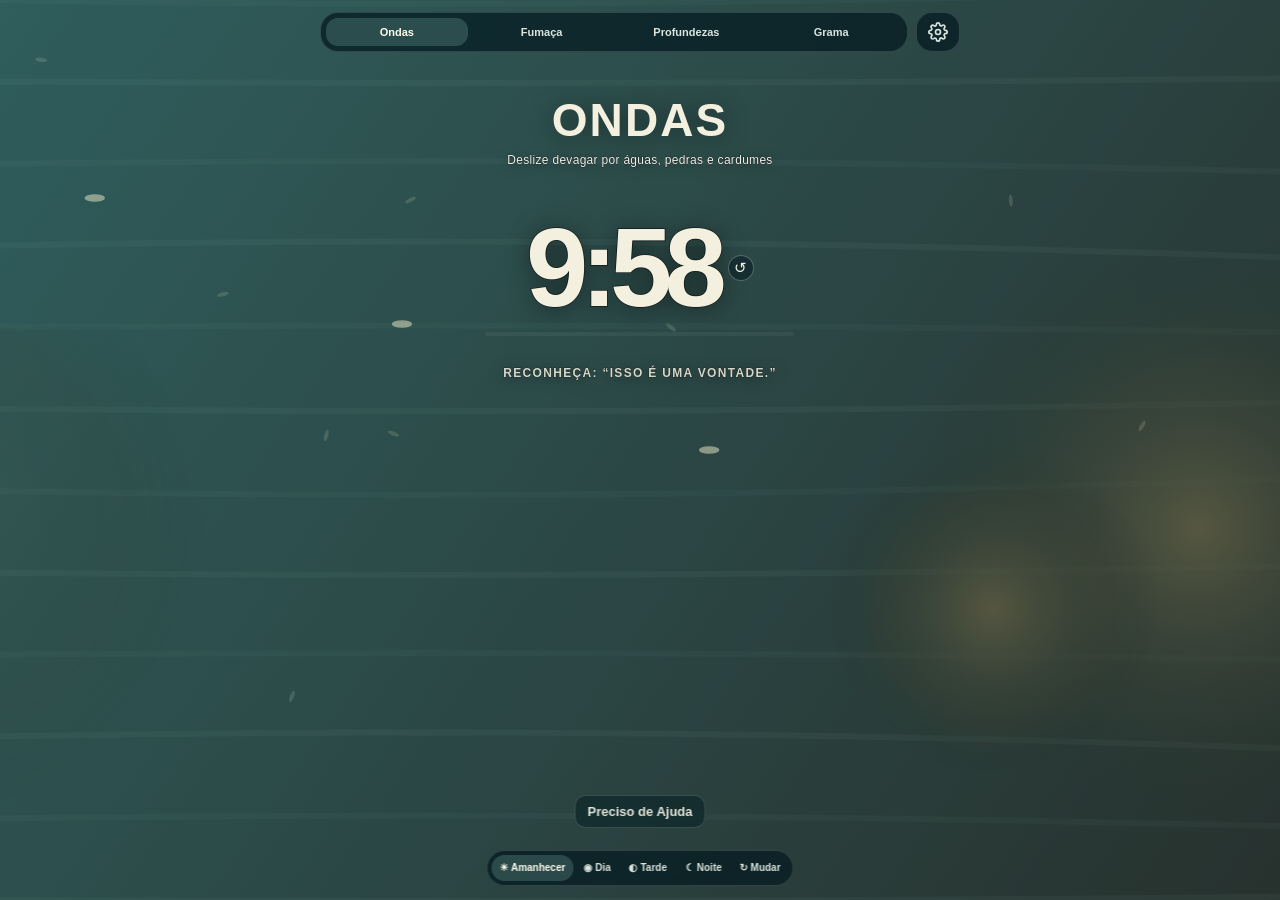
==== index.html @ b9755a16 "Refine shared session settings and documentation" ====
<!doctype html>
<html lang="pt-BR">
<head>
  <meta charset="utf-8" />
  <meta name="viewport" content="width=device-width, initial-scale=1, viewport-fit=cover, user-scalable=no" />
  <meta name="theme-color" content="#061923" />
  <link rel="icon" href="assets/wave-icon.svg" type="image/svg+xml" />
  <link rel="apple-touch-icon" href="assets/wave-icon.svg" />
  <link rel="manifest" href="site.webmanifest" />
  <title>Pausa Guiada</title>
  <style>
    :root {
      color-scheme: dark;
      --ink: #061923;
      --glass: rgba(9, 35, 45, .66);
      --line: rgba(226, 244, 235, .18);
      --ivory: #f4f0df;
      --mist: #bcd8d0;
      --seafoam: #91c9bb;
      --bottom-toolbar-offset: max(12px, env(safe-area-inset-bottom));
      --bottom-toolbar-height: 46px;
      --bottom-toolbar-padding: 5px;
      --bottom-toolbar-control-height: 34px;
    }

    * { box-sizing: border-box; }

    html, body { width: 100%; height: 100%; margin: 0; overflow: hidden; }

    body {
      background: #03151d;
      color: var(--ivory);
      font-family: Inter, ui-sans-serif, -apple-system, BlinkMacSystemFont, "Segoe UI", sans-serif;
      -webkit-font-smoothing: antialiased;
    }

    button { font: inherit; }

    .app {
      position: relative;
      width: 100%;
      height: 100dvh;
      min-height: 540px;
      isolation: isolate;
      background: #041820;
    }

    .view, .view canvas, .wash {
      position: absolute;
      inset: 0;
      width: 100%;
      height: 100%;
    }

    .view {
      opacity: 0;
      visibility: hidden;
      transition: opacity 650ms ease, visibility 650ms;
    }

    .view.is-active { opacity: 1; visibility: visible; }
    canvas { display: block; touch-action: none; }
    .gpu-fallback {
      position: absolute;
      z-index: 2;
      inset: 0;
      pointer-events: none;
      background: #06242a;
    }
    .gpu-fallback.sea {
      background: radial-gradient(ellipse at 58% 34%, rgba(58, 136, 133, .62), transparent 35%), repeating-linear-gradient(154deg, rgba(225, 209, 150, .16) 0 2px, rgba(7, 61, 70, .32) 4px 19px, rgba(4, 29, 40, .5) 22px 39px), linear-gradient(160deg, #073943, #061821 72%);
    }
    .gpu-fallback.drift {
      background: radial-gradient(ellipse at 65% 28%, rgba(88, 151, 136, .45), transparent 24%), radial-gradient(ellipse at 27% 68%, rgba(9, 74, 83, .78), transparent 40%), linear-gradient(155deg, #0c4850, #061a25 76%);
    }
    .gpu-fallback.waves {
      background: radial-gradient(ellipse at 50% 48%, rgba(24, 113, 116, .7), transparent 36%), repeating-radial-gradient(ellipse at 50% 47%, rgba(226, 211, 151, .15) 0 1px, transparent 4px 32px), linear-gradient(165deg, #063844, #061923 72%);
    }
    .gpu-fallback.ink {
      background: radial-gradient(ellipse at 48% 38%, rgba(43, 129, 112, .55), transparent 22%), radial-gradient(ellipse at 67% 58%, rgba(171, 119, 57, .36), transparent 30%), linear-gradient(165deg, #092b35, #04171e 76%);
    }
    /* A still-frame cross-dissolve keeps a new arrangement from feeling like
       it is moving underneath the person. */
    .randomize-blend {
      position: absolute;
      inset: 0;
      display: block;
      width: 100%;
      height: 100%;
      opacity: 0;
      pointer-events: none;
      transition: opacity 4s cubic-bezier(.22,.61,.36,1);
    }
    .randomize-blend.is-visible { opacity: 1; transition: none; }

    .wash {
      z-index: 1;
      pointer-events: none;
      background:
        linear-gradient(180deg, rgba(2, 12, 19, .42) 0%, transparent 25%, transparent 58%, rgba(1, 12, 18, .72) 100%),
        radial-gradient(circle at 50% 47%, transparent 18%, rgba(2, 12, 19, .18) 75%);
    }

    .top-header {
      position: fixed;
      z-index: 5;
      top: max(12px, env(safe-area-inset-top));
      left: 12px;
      right: 12px;
      display: flex;
      align-items: center;
      gap: 8px;
      max-width: 640px;
      margin: 0 auto;
      pointer-events: none;
    }
    .top-header > * {
      pointer-events: auto;
    }

    .topbar {
      flex: 1 1 0;
      min-width: 0;
      display: flex;
      gap: 4px;
      padding: 5px;
      border: 1px solid var(--line);
      border-radius: 18px;
      background: rgba(3, 21, 29, .48);
      box-shadow: 0 10px 40px rgba(0, 0, 0, .2);
      backdrop-filter: blur(18px) saturate(125%);
      -webkit-backdrop-filter: blur(18px) saturate(125%);
    }

    .settings-btn {
      align-self: stretch;
      width: 48px;
      min-width: 48px;
      display: flex;
      align-items: center;
      justify-content: center;
      border: 1px solid var(--line);
      border-radius: 16px;
      background: rgba(3, 21, 29, .48);
      box-shadow: 0 10px 40px rgba(0, 0, 0, .2);
      backdrop-filter: blur(18px) saturate(125%);
      -webkit-backdrop-filter: blur(18px) saturate(125%);
      color: rgba(240, 246, 237, .85);
      cursor: pointer;
      padding: 0;
      transition: background 200ms, color 200ms, transform 120ms;
    }
    .settings-btn:hover {
      background: rgba(128, 181, 171, .24);
      color: #fff;
    }
    .settings-btn:active {
      transform: scale(.95);
    }

    /* Settings Modal */
    .settings-modal {
      position: fixed;
      inset: 0;
      z-index: 100;
      display: flex;
      align-items: center;
      justify-content: center;
      opacity: 0;
      pointer-events: none;
      transition: opacity 220ms ease;
    }
    .settings-modal.is-open {
      opacity: 1;
      pointer-events: auto;
    }
    .settings-backdrop {
      position: absolute;
      inset: 0;
      background: rgba(1, 10, 16, .72);
      backdrop-filter: blur(16px);
      -webkit-backdrop-filter: blur(16px);
    }
    .settings-dialog {
      position: relative;
      z-index: 1;
      width: min(92vw, 420px);
      max-height: min(88vh, 620px);
      overflow-y: auto;
      background: rgba(4, 24, 33, .94);
      border: 1px solid rgba(226, 244, 235, .22);
      border-radius: 24px;
      padding: 22px 20px;
      box-shadow: 0 20px 60px rgba(0, 0, 0, .55);
      display: flex;
      flex-direction: column;
      gap: 16px;
      transform: translateY(12px) scale(.98);
      transition: transform 220ms cubic-bezier(.16, 1, .3, 1);
      -webkit-overflow-scrolling: touch;
    }
    .settings-modal.is-open .settings-dialog {
      transform: translateY(0) scale(1);
    }
    .settings-header {
      display: flex;
      align-items: center;
      justify-content: space-between;
      padding-bottom: 4px;
      border-bottom: 1px solid rgba(226, 244, 235, .12);
    }
    .settings-title {
      margin: 0;
      font-size: 17px;
      font-weight: 750;
      color: #fffbed;
      letter-spacing: .02em;
    }
    .settings-close {
      width: 32px;
      height: 32px;
      display: flex;
      align-items: center;
      justify-content: center;
      border: 1px solid rgba(226, 244, 235, .18);
      border-radius: 50%;
      background: rgba(255, 255, 255, .06);
      color: rgba(240, 246, 237, .8);
      font-size: 14px;
      cursor: pointer;
      transition: background 150ms, color 150ms;
    }
    .settings-close:hover {
      background: rgba(255, 255, 255, .14);
      color: #fff;
    }
    .settings-body {
      display: flex;
      flex-direction: column;
      gap: 16px;
    }
    .settings-section {
      display: flex;
      flex-direction: column;
      gap: 7px;
    }
    .settings-section-header {
      display: flex;
      align-items: center;
      justify-content: space-between;
    }
    .settings-section-title {
      font-size: 11px;
      font-weight: 750;
      text-transform: uppercase;
      letter-spacing: .08em;
      color: rgba(224, 240, 232, .75);
    }
    .settings-badge {
      font-size: 9px;
      font-weight: 700;
      text-transform: uppercase;
      letter-spacing: .06em;
      padding: 2px 7px;
      border-radius: 999px;
      background: rgba(143, 188, 174, .18);
      color: #9cd4c5;
    }
    .settings-desc {
      margin: 0;
      font-size: 11px;
      line-height: 1.42;
      color: rgba(244, 240, 223, .68);
    }
    .settings-segment {
      display: flex;
      gap: 4px;
      padding: 3px;
      border-radius: 14px;
      background: rgba(2, 14, 20, .6);
      border: 1px solid rgba(226, 244, 235, .14);
    }
    .settings-pill {
      flex: 1;
      min-width: 0;
      min-height: 36px;
      display: flex;
      align-items: center;
      justify-content: center;
      border: 0;
      border-radius: 11px;
      background: transparent;
      color: rgba(240, 246, 237, .7);
      font-size: 11px;
      font-weight: 700;
      letter-spacing: .03em;
      text-decoration: none;
      cursor: pointer;
      transition: background 160ms, color 160ms;
    }
    .settings-pill:hover {
      color: #fff;
      background: rgba(255, 255, 255, .05);
    }
    .settings-pill.is-active,
    .settings-pill[aria-current="page"],
    .settings-pill[aria-pressed="true"],
    .settings-pill[aria-selected="true"] {
      background: rgba(128, 181, 171, .28);
      color: #fffbed;
      box-shadow: inset 0 0 0 1px rgba(213, 237, 226, .18);
    }
    .settings-toggles {
      display: flex;
      flex-direction: column;
      gap: 8px;
    }
    .settings-toggle-row {
      display: flex;
      align-items: center;
      justify-content: space-between;
      padding: 9px 12px;
      border-radius: 14px;
      background: rgba(2, 14, 20, .5);
      border: 1px solid rgba(226, 244, 235, .12);
    }
    .settings-toggle-info {
      display: flex;
      flex-direction: column;
      gap: 2px;
    }
    .settings-toggle-name {
      font-size: 12px;
      font-weight: 700;
      color: #f4f0df;
    }
    .settings-toggle-sub {
      font-size: 10px;
      color: rgba(244, 240, 223, .55);
    }
    .settings-icon-btn {
      width: 38px;
      height: 38px;
      display: flex;
      align-items: center;
      justify-content: center;
      border-radius: 12px;
      border: 1px solid rgba(226, 244, 235, .18);
      background: rgba(128, 181, 171, .24);
      color: #fffbed;
      cursor: pointer;
      transition: background 160ms, color 160ms, transform 100ms;
    }
    .settings-icon-btn.is-muted {
      background: rgba(255, 255, 255, .06);
      border-color: rgba(255, 255, 255, .12);
      color: rgba(240, 246, 237, .4);
    }
    .settings-icon-btn:active {
      transform: scale(.95);
    }

    .mode-button {
      flex: 1 1 0;
      min-height: 38px;
      border: 0;
      border-radius: 13px;
      padding: 6px 8px;
      color: rgba(240, 246, 237, .7);
      background: transparent;
      font-size: clamp(8px, 2.35vw, 12px);
      font-weight: 650;
      line-height: 1.15;
      cursor: pointer;
      transition: background 250ms, color 250ms, transform 120ms;
    }

    .mode-button:active { transform: scale(.985); }
    .mode-button[aria-selected="true"] {
      color: #f8f5e8;
      background: rgba(128, 181, 171, .24);
      box-shadow: inset 0 0 0 1px rgba(213, 237, 226, .14);
    }
    .drift-waves { z-index: 2; pointer-events: auto; touch-action: none; }

    .content {
      position: fixed;
      z-index: 3;
      inset: max(96px, calc(env(safe-area-inset-top) + 72px)) 24px max(28px, env(safe-area-inset-bottom));
      display: flex;
      flex-direction: column;
      align-items: center;
      pointer-events: none;
      text-align: center;
    }

    .eyebrow {
      margin: 8px 0 4px;
      font-size: 11px;
      font-weight: 750;
      letter-spacing: .18em;
      text-transform: uppercase;
      color: rgba(229, 240, 232, .72);
    }

    h1 {
      margin: 0;
      font-family: "Avenir Next", "Helvetica Neue", Arial, sans-serif;
      font-size: clamp(29px, 8vw, 46px);
      font-weight: 750;
      line-height: 1.08;
      letter-spacing: .045em;
      text-transform: uppercase;
      text-shadow: 0 2px 24px rgba(0, 0, 0, .45);
    }

    .interaction-hint {
      height: 34px;
      margin: 6px 0 0;
      color: rgba(255, 255, 248, .94);
      font-size: 12px;
      line-height: 1.35;
      letter-spacing: .025em;
      -webkit-text-stroke: .6px rgba(0, 0, 0, .78);
      paint-order: stroke fill;
      text-shadow: 0 2px 12px rgba(0, 0, 0, .55);
      display: flex;
      align-items: flex-start;
      justify-content: center;
      text-align: center;
    }

    .spacer { flex: 1; min-height: 0; }
    /* Locked vertical height keeps the clock stack identical across modes and profiles. */
    .top-spacer { flex: none; height: 32px; margin: 0; }

    .timer-row {
      display: flex;
      align-items: center;
      justify-content: center;
      gap: 9px;
    }
    .timer {
      margin: 0;
      font-family: "Avenir Next", "Helvetica Neue", Arial, sans-serif;
      font-size: clamp(64px, 19vw, 112px);
      font-weight: 600;
      line-height: .9;
      letter-spacing: -.07em;
      font-variant-numeric: tabular-nums;
      -webkit-text-stroke: 1.5px rgba(0, 0, 0, .62);
      paint-order: stroke fill;
      text-shadow: 0 3px 24px rgba(0, 0, 0, .44);
    }
    .timer-reset {
      width: 26px;
      height: 26px;
      padding: 0;
      border: 1px solid rgba(230, 241, 229, .28);
      border-radius: 50%;
      color: rgba(244, 241, 226, .8);
      background: rgba(5, 28, 34, .28);
      font-size: 15px;
      line-height: 1;
      cursor: pointer;
      pointer-events: auto;
    }
    .timer-reset:active { transform: scale(.92); }
    .session-progress {
      width: clamp(210px, 48vw, 310px);
      height: 4px;
      margin: 14px 0 0;
      overflow: hidden;
      background: transparent;
      border-radius: 999px;
    }
    .session-progress-fill {
      width: 100%;
      height: 100%;
      border-radius: inherit;
      background: rgba(255, 255, 255, .05);
      box-shadow: 0 1px 5px rgba(0, 0, 0, .32);
      transition: width 300ms linear;
    }

    .guidance {
      height: 34px;
      max-width: 330px;
      margin: 20px 0 0;
      font-size: 12px;
      font-weight: 750;
      letter-spacing: .11em;
      line-height: 1.4;
      text-transform: uppercase;
      color: rgba(244, 241, 226, .86);
      transition: opacity 350ms;
      -webkit-text-stroke: .55px rgba(0, 0, 0, .7);
      paint-order: stroke fill;
      text-shadow: 0 2px 14px rgba(0, 0, 0, .6);
      display: flex;
      align-items: center;
      justify-content: center;
      text-align: center;
    }

    /* Positioned independently so showing an Anchor phase never moves the timer. */
    .phase-label {
      position: absolute;
      bottom: 124px;
      left: 50%;
      margin: 0;
      transform: translateX(-50%);
      color: rgba(226, 239, 224, .68);
      font-size: 10px;
      font-weight: 760;
      letter-spacing: .17em;
      text-transform: uppercase;
      text-shadow: 0 2px 12px rgba(0, 0, 0, .6);
    }
    .phase-label[hidden] { display: none; }

    .bottom-control {
      pointer-events: auto;
      display: flex;
      align-items: center;
      justify-content: center;
      gap: 10px;
      min-width: 0;
      margin-top: auto;
      padding-top: 24px;
    }
    .randomize, .support, .restart {
      min-width: 0;
      white-space: nowrap;
      font-size: clamp(11px, 3.1vw, 14px);
      line-height: 1;
      display: inline-flex;
      align-items: center;
      justify-content: center;
      gap: 6px;
    }
    .randomize {
      display: none;
      border: 1px solid rgba(220, 237, 227, .26);
      border-radius: 11px;
      padding: 9px 10px;
      color: var(--ivory);
      background: rgba(23, 64, 70, .55);
      backdrop-filter: blur(12px);
      cursor: pointer;
    }
    .support {
      border: 1px solid rgba(220, 237, 227, .18);
      border-radius: 11px;
      padding: 9px 10px;
      color: rgba(245, 244, 231, .9);
      background: rgba(9, 34, 38, .52);
      cursor: pointer;
    }
    .support-sheet[hidden] { display: none; }
    .support-sheet {
      position: fixed;
      z-index: 20;
      inset: 0;
      display: grid;
      place-items: end center;
      padding: 18px;
      background: rgba(0, 10, 14, .58);
      backdrop-filter: blur(7px);
      -webkit-backdrop-filter: blur(7px);
    }
    .support-card {
      width: min(100%, 440px);
      padding: 23px 21px 19px;
      border: 1px solid rgba(227, 242, 232, .2);
      border-radius: 23px;
      background: #0a252a;
      box-shadow: 0 18px 55px rgba(0,0,0,.48);
      color: #f2f0e4;
    }
    .support-card h2 { margin: 0 0 9px; font-family: Georgia, serif; font-size: 27px; font-weight: 500; }
    .support-card p, .support-card li { color: rgba(229, 239, 230, .82); font-size: 14px; line-height: 1.45; }
    .support-card ol { margin: 13px 0; padding-left: 22px; }
    .support-message { margin: 12px 0; padding: 11px 12px; border-radius: 12px; background: rgba(129, 181, 165, .13); color: #e9f3e9; font-size: 13px; line-height: 1.4; }
    .support-close { width: 100%; margin-top: 4px; padding: 12px; border: 0; border-radius: 12px; color: #092125; background: #bbdbca; font-weight: 750; cursor: pointer; }

    .restart {
      display: none;
      border: 1px solid rgba(220, 237, 227, .26);
      border-radius: 11px;
      padding: 9px 10px;
      color: var(--ivory);
      background: rgba(23, 64, 70, .55);
      backdrop-filter: blur(12px);
      cursor: pointer;
    }

    .app.is-complete .restart { display: inline-flex; }
    .app.is-complete .randomize { display: none; }
    .app.is-complete .interaction-hint { display: none; }

    .pond-hud {
      position: fixed;
      z-index: 5;
      left: 50%;
      bottom: var(--bottom-toolbar-offset);
      display: none;
      width: min(calc(100% - 24px), 430px);
      height: var(--bottom-toolbar-height);
      grid-template-columns: 1fr;
      gap: 4px;
      padding: var(--bottom-toolbar-padding);
      transform: translateX(-50%);
      border: 1px solid rgba(233, 245, 237, .14);
      border-radius: 16px;
      background: rgba(4, 24, 27, .68);
      box-shadow: 0 10px 35px rgba(0,0,0,.28);
      backdrop-filter: blur(16px) saturate(120%);
      -webkit-backdrop-filter: blur(16px) saturate(120%);
    }
    .pond-hud.is-visible { display: grid; }
    .pond-main-controls { display: grid; grid-template-columns: repeat(5, 1fr); gap: 4px; }
    /* Lift only the lower action controls in Depths; transforms do not change
       the shared flex layout, so the title and timer stay fixed. */
    .app.pond-active .bottom-control, .app.fluid-active .bottom-control, .app.grass-active .bottom-control, .app.sea-active .bottom-control, .app.drift-active .bottom-control, .app.wave-active .bottom-control { transform: translateY(-62px); }
    .pond-control, .mode-control {
      min-height: var(--bottom-toolbar-control-height);
      height: var(--bottom-toolbar-control-height);
      padding: 3px 3px;
      border: 0;
      border-radius: 11px;
      color: rgba(234,242,231,.68);
      background: transparent;
      font-size: 11px;
      font-weight: 700;
      white-space: nowrap;
      cursor: pointer;
    }
    .pond-control[aria-pressed="true"], .mode-control[aria-pressed="true"] { color: #fffbed; background: rgba(143,188,174,.24); }
    /* Time-of-day overlays tint the artwork only; UI text remains untouched. */
    .app.sea-active.time-dawn .wash, .app.drift-active.time-dawn .wash, .app.wave-active.time-dawn .wash { background: linear-gradient(180deg, rgba(255,190,105,.20), rgba(241,130,75,.06) 46%, rgba(8,20,30,.55)), radial-gradient(circle at 74% 22%, rgba(255,226,154,.17), transparent 44%); }
    .app.sea-active.time-day .wash, .app.drift-active.time-day .wash, .app.wave-active.time-day .wash { background: linear-gradient(180deg, rgba(112,207,219,.08), transparent 42%, rgba(1,12,18,.58)), radial-gradient(circle at 50% 45%, transparent 18%, rgba(2,12,19,.12) 75%); }
    .app.sea-active.time-dusk .wash, .app.drift-active.time-dusk .wash, .app.wave-active.time-dusk .wash { background: linear-gradient(180deg, rgba(174,81,65,.25), rgba(109,56,74,.12) 48%, rgba(9,10,25,.66)), radial-gradient(circle at 70% 26%, rgba(244,152,81,.15), transparent 40%); }
    .app.sea-active.time-night .wash, .app.drift-active.time-night .wash, .app.wave-active.time-night .wash { background: linear-gradient(180deg, rgba(11,27,74,.36), rgba(7,19,48,.16) 48%, rgba(1,7,21,.78)), radial-gradient(circle at 76% 20%, rgba(146,179,255,.13), transparent 42%); }
    .mode-hud { position: fixed; z-index: 5; left: 50%; bottom: var(--bottom-toolbar-offset); display: none; width: min(calc(100% - 24px), 160px); height: var(--bottom-toolbar-height); grid-template-columns: 1fr; gap: 4px; padding: var(--bottom-toolbar-padding); transform: translateX(-50%); border: 1px solid rgba(233,245,237,.14); border-radius: 16px; background: rgba(4, 24, 27, .68); box-shadow: 0 10px 35px rgba(0,0,0,.28); backdrop-filter: blur(16px) saturate(120%); -webkit-backdrop-filter: blur(16px) saturate(120%); }
    .mode-hud.is-visible { display: grid; }
    #fluidHud { width: min(calc(100% - 24px), 245px); grid-template-columns: repeat(2, 1fr); }
    #grassHud { width: min(calc(100% - 24px), 245px); grid-template-columns: repeat(2, 1fr); }
    .color-control { display: grid; place-items: center; padding: 3px; }
    .ink-color-dot { width: 21px; height: 21px; border: 1px solid rgba(255,255,255,.54); border-radius: 50%; background: conic-gradient(#7ac8b1,#d39b39,#7594d1,#b47aa8,#7ac8b1); box-shadow: 0 0 0 2px rgba(2,20,25,.42); }
    .palette-sheet { position: fixed; z-index: 30; inset: 0; display: grid; place-items: end center; padding: 12px; background: rgba(1,10,14,.68); backdrop-filter: blur(8px); }
    .palette-sheet[hidden] { display: none; }
    .palette-card { width: min(100%, 560px); max-height: min(78vh, 680px); overflow: auto; padding: 18px; border: 1px solid rgba(231,244,234,.2); border-radius: 22px; background: #102125; color: #f3f0e6; box-shadow: 0 18px 55px rgba(0,0,0,.5); }
    .palette-head { display:flex; align-items:center; justify-content:space-between; gap:12px; margin-bottom:14px; }
    .palette-head h2 { margin:0; font: 600 21px/1.15 system-ui,sans-serif; }
    .palette-close { border:0; padding:6px; color:#dbe7de; background:transparent; font-size:28px; line-height:1; cursor:pointer; }
    .palette-grid { display:grid; grid-template-columns:repeat(2,minmax(0,1fr)); gap:10px; }
    .palette-choice { padding:12px; border:1px solid rgba(231,244,234,.1); border-radius:16px; color:#f4f1e7; background:#0b171a; text-align:left; cursor:pointer; }
    .palette-choice[aria-pressed="true"] { border-color:#66d5ae; background:#102925; box-shadow:inset 0 0 0 1px #278b70; }
    .palette-swatches { display:flex; overflow:hidden; height:16px; margin-bottom:10px; border-radius:999px; }
    .palette-swatches span { flex:1; }
    .palette-choice strong { display:block; font-size:13px; line-height:1.2; }
    .palette-grid.is-color-grid { grid-template-columns: repeat(8, minmax(0, 1fr)); gap: 12px; padding: 4px 2px; }
    .color-choice { width: 26px; height: 26px; justify-self: center; padding: 0; border: 2px solid rgba(255,255,255,.18); border-radius: 50%; cursor: pointer; box-shadow: 0 0 0 2px rgba(2,16,19,.75); }
    .color-choice[aria-pressed="true"] { border-color: #fffbed; box-shadow: 0 0 0 2px #5bc8a4, 0 0 0 4px rgba(2,16,19,.75); }
    /* Depths controls sit above the persistent content layer rather than
       changing its bounds, keeping the title and timer in the same place. */

    .unsupported {
      position: absolute;
      inset: 0;
      display: grid;
      place-items: center;
      padding: 32px;
      color: #dbe8df;
      background: radial-gradient(circle, #164751, #061923 65%);
      text-align: center;
    }

    @media (min-width: 700px) {
      .app { max-width: 520px; margin: 0 auto; box-shadow: 0 0 80px #000; }
      body { background: #10282d; }
      .topbar { max-width: 496px; }
    }

    @media (prefers-reduced-motion: reduce) {
      .view { transition-duration: 0ms; }
    }
    /* An embedded scene supplies High Depths/Grass visuals to the portable renderer shells. */
    body.embed .top-header, body.embed .topbar, body.embed .renderer-switch, body.embed .language-toggle,
    body.embed .settings-modal,
    body.embed .content, body.embed .sea-hud,
    body.embed .fluid-hud,
    body.embed .support-sheet { display: none !important; }

  </style>
</head>
<body>
  <main class="app ocean-mode drift-active" id="app">
    <section class="view is-active" id="driftView" aria-hidden="false"><canvas id="driftCanvas"></canvas><canvas class="drift-waves" id="driftWaveCanvas"></canvas><img class="randomize-blend" id="driftBlend" alt="" aria-hidden="true" /></section>
    <section class="view" id="fluidView" aria-hidden="true"><canvas id="fluidCanvas"></canvas></section>
    <section class="view" id="waterView" aria-hidden="true"><canvas id="waterCanvas"></canvas></section>
    <section class="view" id="grassView" aria-hidden="true"><canvas id="grassCanvas"></canvas></section>
    <div class="wash" aria-hidden="true"></div>

    <header class="top-header">
      <nav class="topbar" data-i18n-aria-label="nav_label" aria-label="Choose a relief experience">
        <button class="mode-button" id="driftButton" data-i18n="nav_drift" data-i18n-aria-label="nav_drift_aria" aria-label="Ondas" aria-selected="true">Ondas</button>
        <button class="mode-button" id="fluidButton" data-i18n="nav_ink" data-i18n-aria-label="nav_ink_aria" aria-label="Option 2: Ink and Touch" aria-selected="false">Ink</button>
        <button class="mode-button" id="waterButton" data-i18n="nav_depths" data-i18n-aria-label="nav_depths_aria" aria-label="Option 3: Clear Depths" aria-selected="false">Depths</button>
        <button class="mode-button" id="grassButton" data-i18n="nav_grass" data-i18n-aria-label="nav_grass_aria" aria-label="Option 4: Touch Grass" aria-selected="false">Grass</button>
      </nav>
      <button class="settings-btn" id="settingsBtn" type="button" aria-label="Configurações" data-i18n-aria-label="settings_title" data-i18n-title="settings_title" title="Configurações">
        <svg viewBox="0 0 24 24" width="20" height="20" fill="none" stroke="currentColor" stroke-width="2" stroke-linecap="round" stroke-linejoin="round" aria-hidden="true"><circle cx="12" cy="12" r="3"></circle><path d="M19.4 15a1.65 1.65 0 0 0 .33 1.82l.06.06a2 2 0 0 1 0 2.83 2 2 0 0 1-2.83 0l-.06-.06a1.65 1.65 0 0 0-1.82-.33 1.65 1.65 0 0 0-1 1.51V21a2 2 0 0 1-2 2 2 2 0 0 1-2-2v-.09A1.65 1.65 0 0 0 9 19.4a1.65 1.65 0 0 0-1.82.33l-.06.06a2 2 0 0 1-2.83 0 2 2 0 0 1 0-2.83l.06-.06a1.65 1.65 0 0 0 .33-1.82 1.65 1.65 0 0 0-1.51-1H3a2 2 0 0 1-2-2 2 2 0 0 1 2-2h.09A1.65 1.65 0 0 0 4.6 9a1.65 1.65 0 0 0-.33-1.82l-.06-.06a2 2 0 0 1 0-2.83 2 2 0 0 1 2.83 0l.06.06a1.65 1.65 0 0 0 1.82.33H9a1.65 1.65 0 0 0 1-1.51V3a2 2 0 0 1 2-2 2 2 0 0 1 2 2v.09a1.65 1.65 0 0 0 1 1.51 1.65 1.65 0 0 0 1.82-.33l.06-.06a2 2 0 0 1 2.83 0 2 2 0 0 1 0 2.83l-.06.06a1.65 1.65 0 0 0-.33 1.82V9a1.65 1.65 0 0 0 1.51 1H21a2 2 0 0 1 2 2 2 2 0 0 1-2 2h-.09a1.65 1.65 0 0 0-1.51 1z"></path></svg>
      </button>
    </header>

    <aside class="settings-modal" id="settingsModal" aria-hidden="true" hidden>
      <div class="settings-backdrop" id="settingsBackdrop"></div>
      <div class="settings-dialog" role="dialog" aria-modal="true" aria-labelledby="settingsTitle">
        <div class="settings-header">
          <h2 class="settings-title" id="settingsTitle" data-i18n="settings_title">Settings</h2>
          <button class="settings-close" id="settingsClose" type="button" aria-label="Close" data-i18n-aria-label="settings_close">✕</button>
        </div>
        <div class="settings-body">
          <div class="settings-section">
            <label class="settings-section-title" data-i18n="settings_quality_title">Display Quality</label>
            <p class="settings-desc" data-i18n="settings_quality_desc">If your device isn't displaying correctly or is using too much battery, change the quality setting.</p>
            <div class="settings-segment quality-switch" id="settingsQualitySwitch">
              <a class="settings-pill is-active" href="index.html" data-profile="high" aria-current="page">High</a>
              <a class="settings-pill" href="mid.html" data-profile="mid">Mid</a>
              <a class="settings-pill" href="low.html" data-profile="low">Low</a>
            </div>
          </div>
          <div class="settings-section">
            <label class="settings-section-title" data-i18n="settings_timer_title">Session Duration</label>
            <div class="settings-segment timer-switch" id="settingsTimerSwitch">
              <button type="button" class="settings-pill" data-minutes="5">5 min</button>
              <button type="button" class="settings-pill is-active" data-minutes="10" aria-pressed="true">10 min</button>
              <button type="button" class="settings-pill" data-minutes="15">15 min</button>
              <button type="button" class="settings-pill" data-minutes="20">20 min</button>
            </div>
          </div>
          <div class="settings-section">
            <label class="settings-section-title" data-i18n="settings_lang_title">Language</label>
            <div class="settings-segment lang-switch" id="settingsLangSwitch">
              <button type="button" class="settings-pill" data-lang="pt">Português</button>
              <button type="button" class="settings-pill is-active" data-lang="en" aria-pressed="true">English</button>
            </div>
          </div>
          <div class="settings-section">
            <div class="settings-section-header">
              <label class="settings-section-title" data-i18n="settings_audio_title">Sound & Audio</label>
            </div>
            <div class="settings-toggles">
              <div class="settings-toggle-row">
                <div class="settings-toggle-info">
                  <span class="settings-toggle-name" data-i18n="settings_audio_bg">Ambient Audio</span>
                  <span class="settings-toggle-sub" data-i18n="settings_audio_bg_desc">Background atmosphere</span>
                </div>
                <button type="button" class="settings-icon-btn is-active" id="audioToggleBtn" aria-label="Toggle ambient audio" data-i18n-aria-label="settings_audio_bg_toggle" aria-pressed="true">
                  <svg class="icon-on" viewBox="0 0 24 24" width="18" height="18" fill="none" stroke="currentColor" stroke-width="2" stroke-linecap="round" stroke-linejoin="round" aria-hidden="true"><polygon points="11 5 6 9 2 9 2 15 6 15 11 19 11 5"></polygon><path d="M19.07 4.93a10 10 0 0 1 0 14.14M15.54 8.46a5 5 0 0 1 0 7.07"></path></svg>
                  <svg class="icon-off" viewBox="0 0 24 24" width="18" height="18" fill="none" stroke="currentColor" stroke-width="2" stroke-linecap="round" stroke-linejoin="round" aria-hidden="true" style="display:none"><polygon points="11 5 6 9 2 9 2 15 6 15 11 19 11 5"></polygon><line x1="23" y1="9" x2="17" y2="15"></line><line x1="17" y1="9" x2="23" y2="15"></line></svg>
                </button>
              </div>
              <div class="settings-toggle-row">
                <div class="settings-toggle-info">
                  <span class="settings-toggle-name" data-i18n="settings_audio_sfx">Sound Effects</span>
                  <span class="settings-toggle-sub" data-i18n="settings_audio_sfx_desc">Tap and swipe feedback</span>
                </div>
                <button type="button" class="settings-icon-btn is-active" id="sfxToggleBtn" aria-label="Toggle sound effects" data-i18n-aria-label="settings_audio_sfx_toggle" aria-pressed="true">
                  <svg class="icon-on" viewBox="0 0 24 24" width="18" height="18" fill="none" stroke="currentColor" stroke-width="2" stroke-linecap="round" stroke-linejoin="round" aria-hidden="true"><path d="M12 2v4m0 12v4M4.93 4.93l2.83 2.83m8.48 8.48l2.83 2.83M2 12h4m12 0h4M4.93 19.07l2.83-2.83m8.48-8.48l2.83-2.83"></path></svg>
                  <svg class="icon-off" viewBox="0 0 24 24" width="18" height="18" fill="none" stroke="currentColor" stroke-width="2" stroke-linecap="round" stroke-linejoin="round" aria-hidden="true" style="display:none"><circle cx="12" cy="12" r="9"></circle><line x1="4.93" y1="4.93" x2="19.07" y2="19.07"></line></svg>
                </button>
              </div>
            </div>
          </div>
        </div>
      </div>
    </aside>

    <div class="pond-hud" id="pondHud" data-i18n-aria-label="pond_controls" aria-label="Pond controls">
      <div class="pond-main-controls">
        <button class="pond-control" data-theme="koi" data-i18n="pond_midday" aria-pressed="true">◉ Koi</button>
        <button class="pond-control" data-theme="tide" data-i18n="pond_dusk" aria-pressed="false">✦ Tide</button>
        <button class="pond-control" data-theme="abyss" data-i18n="pond_moon" aria-pressed="false">◐ Abyss</button>
        <button class="pond-control" id="pondRain" data-i18n="pond_rain" aria-pressed="true">♢ Rain</button>
        <button class="pond-control" id="pondReset" data-i18n="shift_scene">↻ Shift</button>
      </div>
    </div>
    <div class="pond-hud is-visible" id="seaHud" aria-label="Sea and Drift controls">
      <div class="pond-main-controls">
        <button class="pond-control" data-time-tone="dawn" data-i18n="sea_dawn" aria-pressed="false">☀ Dawn</button>
        <button class="pond-control" data-time-tone="day" data-i18n="sea_day" aria-pressed="true">◉ Day</button>
        <button class="pond-control" data-time-tone="dusk" data-i18n="sea_dusk" aria-pressed="false">◐ Dusk</button>
        <button class="pond-control" data-time-tone="night" data-i18n="sea_night" aria-pressed="false">☾ Night</button>
        <button class="pond-control" id="seaShift" data-i18n="shift_scene">↻ Shift</button>
      </div>
    </div>
    <div class="mode-hud" id="fluidHud" aria-label="Theme controls">
      <button class="mode-control" id="fluidPalette">◉ Themes</button>
      <button class="mode-control color-control" id="fluidColor" type="button" aria-label="Touch ink color"><span class="ink-color-dot" id="fluidColorDot" aria-hidden="true"></span></button>
    </div>
    <div class="mode-hud" id="grassHud" aria-label="Theme controls">
      <button class="mode-control" id="grassPalette">◉ Themes</button>
      <button class="mode-control" id="grassShift" data-i18n="shift_scene">↻ Shift</button>
    </div>
    <section class="palette-sheet" id="paletteSheet" role="dialog" aria-modal="true" aria-labelledby="paletteTitle" hidden>
      <div class="palette-card"><div class="palette-head"><h2 id="paletteTitle">Color Themes</h2><button class="palette-close" id="paletteClose" type="button" aria-label="Close">×</button></div><div class="palette-grid" id="paletteGrid"></div></div>
    </section>

    <div class="content">
      <h1 id="modeTitle">Drift</h1>
      <p class="interaction-hint" id="hint">Tap water for a small wave · hold, then release for a larger wave</p>
      <div class="spacer top-spacer"></div>
      <p class="phase-label" id="phaseLabel">Phase 1</p>
      <div class="timer-row"><p class="timer" id="timer" aria-live="off">10:00</p><button class="timer-reset" id="timerReset" type="button" data-i18n-aria-label="reset_timer" data-i18n-title="reset_timer" aria-label="Reset shared 10-minute timer" title="Reset timer">↺</button></div>
      <div class="session-progress" aria-hidden="true"><div class="session-progress-fill" id="sessionProgress"></div></div>
      <p class="guidance" id="guidance">Let the next wave arrive and pass</p>
      <div class="spacer"></div>
      <div class="bottom-control"><button class="randomize" id="randomize" data-i18n="shift_scene">↻ Shift</button><button class="support" id="supportButton" data-i18n="support">I Need Support</button><button class="restart" id="restart" data-i18n="restart">Begin Another 10 Minutes</button></div>
    </div>
    <section class="support-sheet" id="supportSheet" role="dialog" aria-modal="true" aria-labelledby="supportTitle" hidden>
      <div class="support-card">
        <h2 id="supportTitle" data-i18n="support_title">You don’t have to do this alone.</h2>
        <p data-i18n="support_intro">Take the next small safe step—not every step at once.</p>
        <ol>
          <li data-i18n="support_step_1">Put space between you and the substance, behavior, or place if you can.</li>
          <li data-i18n="support_step_2">Contact a sponsor, recovery peer, trusted person, or clinician.</li>
          <li data-i18n="support_step_3">Move toward a safer setting: outside, a meeting, or somewhere people are.</li>
        </ol>
        <p class="support-message" data-i18n="support_message">Suggested message: “I’m having a strong urge. Can you stay with me for ten minutes?”</p>
        <p data-i18n="support_urgent">If you cannot stay safe, think you may overdose, or are at immediate risk of harm, contact local emergency services or an urgent crisis resource now.</p>
        <button class="support-close" id="supportClose" data-i18n="support_close">Return to the practice</button>
      </div>
    </section>
  </main>

  <script>
  'use strict';

  // All user-visible copy lives here. Add the same key to en and pt, then
  // use t('key') in JavaScript or data-i18n attributes in the markup.
  const translations={
    en:{
      app_title:'Pausa Guiada',access_eyebrow:'Guided Relief',access_title:'A quiet pause',access_intro:'Enter the shared access word to begin.',access_placeholder:'Access word',access_continue:'Continue',access_error:'That access word does not match. Please try again.',nav_label:'Choose a relief experience',nav_flow:'Drift',nav_flow_aria:'Option 1: Quiet Flow',nav_drift:'Drift',nav_drift_aria:'Ocean waves and drifting discoveries',nav_ink:'Ink',nav_ink_aria:'Option 2: Ink and Touch',nav_depths:'Depths',nav_depths_aria:'Option 3: Clear Depths',nav_grass:'Grass',nav_grass_aria:'Option 4: Touch Grass',nav_anchor:'Waves',nav_anchor_aria:'Option 1b: Ten-Minute Ocean Journey',language_switch:'Switch to Portuguese',pond_controls:'Pond controls',palette_controls:'Color controls',palette_dawn:'☀ Dawn',palette_dusk:'◐ Dusk',pond_midday:'☀ Midday',pond_dusk:'◐ Dusk',pond_moon:'☾ Moon',pond_rain:'♢ Rain',shift_scene:'↻ Shift',sea_dawn:'☀ Dawn',sea_day:'◉ Day',sea_dusk:'◐ Dusk',sea_night:'☾ Night',eyebrow:'Guided Relief',reset_timer:'Reset shared 10-minute timer',support:'I Need Support',restart:'Begin Another 10 Minutes',support_title:'You don’t have to do this alone.',support_intro:'Take the next small safe step—not every step at once.',support_step_1:'Put space between you and the substance, behavior, or place if you can.',support_step_2:'Contact a sponsor, recovery peer, trusted person, or clinician.',support_step_3:'Move toward a safer setting: outside, a meeting, or somewhere people are.',support_message:'Suggested message: “I’m having a strong urge. Can you stay with me for ten minutes?”',support_urgent:'If you cannot stay safe, think you may overdose, or are at immediate risk of harm, contact local emergency services or an urgent crisis resource now.',support_close:'Return to the practice',phase:'Phase',complete:'You made space between the feeling and the next step',webgl_quiet:'WebGL is needed for Quiet Flow.',webgl_drift:'WebGL is needed for Drift.',webgl_ocean:'WebGL is needed for the Ocean Journey.',webgl_fluid:'WebGL 2 is needed for the interactive fluid solver.',title_quiet:'Drift',guidance_quiet:'Let each wave arrive and pass',hint_quiet:'Watch the water break gently around the rocks',title_drift:'Drift',guidance_drift:'Let the next wave arrive and pass',hint_drift:'Tap water for a small wave · hold, then release for a larger wave',title_ocean:'Waves',guidance_ocean:'Let this wave arrive',hint_ocean:'Tap for a small ripple · hold, then release for a larger wave',title_fluid:'Ink',guidance_fluid:'Give the feeling somewhere gentle to go',hint_fluid:'Touch and slowly drag to stir the ink',title_water:'Depths',guidance_water:'Name it: “This is an urge.”',hint_water:'Swipe gently to clear a window into the pond',title_grass:'Grass',guidance_grass:'Feel the field give way and rise again',hint_grass:'Brush your finger through the grass',prompt_1:'Name it: “This is an urge.”',prompt_2:'Where do you feel it in your body?',prompt_3:'How is this urge showing up in your body: tightness, warmth, restlessness, or numbness?',prompt_4:'You do not have to make it disappear.',prompt_5:'Notice one small change in the sensation.',prompt_6:'Feel both feet where they are.',prompt_7:'Take one slow, unforced breath.',prompt_8:'Choose the next safe action—not the perfect one.',
      settings_title:'Settings',settings_close:'Close',settings_quality_title:'Display Quality',settings_quality_desc:"If your device isn't displaying correctly or is using too much battery, change the quality setting.",settings_timer_title:'Session Duration',settings_coming_soon:'Soon',settings_lang_title:'Language',settings_audio_title:'Sound & Audio',settings_audio_bg:'Ambient Audio',settings_audio_bg_desc:'Background atmosphere',settings_audio_sfx:'Sound Effects',settings_audio_sfx_desc:'Tap and swipe feedback',settings_audio_bg_toggle:'Toggle ambient audio',settings_audio_sfx_toggle:'Toggle sound effects',settings_btn:'Settings'
    },
    pt:{
      app_title:'Pausa Guiada',access_eyebrow:'Pausa Guiada',access_title:'Uma pausa tranquila',access_intro:'Digite a palavra de acesso compartilhada para começar.',access_placeholder:'Palavra de acesso',access_continue:'Continuar',access_error:'Essa palavra de acesso não confere. Tente de novo.',nav_label:'Escolha uma pausa guiada',nav_flow:'Ondas',nav_flow_aria:'Opção 1: Ondas Calmas',nav_drift:'Ondas',nav_drift_aria:'Opção 5: Sobrevoo do Mar',nav_ink:'Tinta',nav_ink_aria:'Opção 2: Tinta e Toque',nav_depths:'Profundezas',nav_depths_aria:'Opção 3: Águas Profundas',nav_grass:'Grama',nav_grass_aria:'Opção 4: Sentir a Grama',nav_anchor:'Ondas',nav_anchor_aria:'Opção 1b: Jornada pelo Mar',language_switch:'Mudar para inglês',
      pond_controls:'Controles do lago',palette_controls:'Controles de cor',palette_dawn:'☀ Amanhecer',palette_dusk:'◐ Entardecer',pond_midday:'☀ Dia',pond_dusk:'◐ Tarde',pond_moon:'☾ Noite',pond_rain:'♢ Chuva',shift_scene:'↻ Mudar',sea_dawn:'☀ Amanhecer',sea_day:'◉ Dia',sea_dusk:'◐ Tarde',sea_night:'☾ Noite',eyebrow:'Pausa Guiada',reset_timer:'Reiniciar o Cronômetro de 10 Minutos',support:'Preciso de Ajuda',restart:'Recomeçar 10 Minutos',
      support_title:'Você não precisa passar por isso só.',support_intro:'Escolha só o próximo passo seguro — não precisa resolver tudo agora.',support_step_1:'Se puder, afaste-se da substância, do comportamento ou do lugar.',support_step_2:'Converse com um padrinho, alguém da recuperação, uma pessoa de confiança ou um profissional de saúde.',support_step_3:'Vá para um lugar mais seguro: ao ar livre, uma reunião ou perto de outras pessoas.',support_message:'Mensagem sugerida: “Estou com uma vontade muito forte. Pode ficar comigo por dez minutos?”',support_urgent:'Se você acha que não vai conseguir se manter em segurança, teme uma overdose ou corre risco imediato, ligue agora para a emergência ou para um serviço de crise da sua região.',support_close:'Voltar para a pausa',
      phase:'Fase',complete:'Você criou um espaço entre a vontade e o próximo passo.',webgl_quiet:'WebGL é necessário para as Ondas calmas.',webgl_drift:'WebGL é necessário para as Ondas.',webgl_ocean:'WebGL é necessário para a Jornada pelo mar.',webgl_fluid:'WebGL 2 é necessário para a tinta interativa.',
      title_quiet:'Ondas',guidance_quiet:'Deixe a onda vir e passar.',hint_quiet:'Observe a água quebrando devagar nas pedras.',title_drift:'Ondas',guidance_drift:'Deixe a próxima descoberta chegar no seu ritmo.',hint_drift:'Passe devagar sobre a água, as ilhas e os cardumes.',title_ocean:'Ondas',guidance_ocean:'Deixe essa onda vir.',hint_ocean:'Toque para uma ondinha · segure e solte para uma onda maior.',title_fluid:'Tinta',guidance_fluid:'Dê a essa sensação um lugar para se mover.',hint_fluid:'Toque e arraste devagar para mexer a tinta.',title_water:'Profundezas',guidance_water:'Reconheça: “Isso é uma vontade.”',hint_water:'Deslize o dedo devagar para abrir uma janela no lago.',title_grass:'Grama',guidance_grass:'Sinta a grama ceder e voltar devagar.',hint_grass:'Passe o dedo pela grama.',
      prompt_1:'Reconheça: “Isso é uma vontade.”',prompt_2:'Em que lugar do corpo você sente essa vontade?',prompt_3:'Como essa vontade aparece no seu corpo: tensão, calor, inquietação ou dormência?',prompt_4:'Você não precisa fazer essa vontade ir embora.',prompt_5:'Perceba qualquer pequena mudança nessa sensação.',prompt_6:'Sinta os dois pés apoiados onde estão.',prompt_7:'Faça uma respiração lenta, sem forçar.',prompt_8:'Escolha o próximo passo seguro — não o passo perfeito.',
      settings_title:'Configurações',settings_close:'Fechar',settings_quality_title:'Qualidade Gráfica',settings_quality_desc:'Se o seu dispositivo não estiver exibindo corretamente ou consumir muita bateria, altere a qualidade gráfica.',settings_timer_title:'Duração da Sessão',settings_coming_soon:'Em breve',settings_lang_title:'Idioma',settings_audio_title:'Sons e Áudio',settings_audio_bg:'Áudio Ambiente',settings_audio_bg_desc:'Som ambiente e atmosfera',settings_audio_sfx:'Efeitos ao Tocar',settings_audio_sfx_desc:'Feedback sonoro ao tocar e deslizar',settings_audio_bg_toggle:'Alternar áudio ambiente',settings_audio_sfx_toggle:'Alternar efeitos sonoros',settings_btn:'Configurações'
    }
  };
  let language='en';
  const t=key=>translations[language][key]||translations.en[key]||key;

  // Choose a conservative default only for a fresh visit to the main entry
  // point. An explicit quality in the URL always wins, so Settings remains a
  // reliable manual override and embedded High scenes are never redirected.
  (()=>{
    const query=new URLSearchParams(location.search);
    if(query.has('embed')||query.has('quality'))return;
    const page=location.pathname.split('/').pop();
    if(page&&page!=='index.html')return;
    let webgl=true;
    try{const canvas=document.createElement('canvas');webgl=!!(canvas.getContext('webgl')||canvas.getContext('experimental-webgl'));}catch{webgl=false;}
    const memory=Number(navigator.deviceMemory)||0;
    const cores=Number(navigator.hardwareConcurrency)||0;
    const android=/Android/i.test(navigator.userAgent);
    const reduced=window.matchMedia?.('(prefers-reduced-motion: reduce)').matches;
    let quality='high';
    if(!webgl||(memory&&memory<=2)||(cores&&cores<=4))quality='low';
    else if(reduced||(memory&&memory<=4)||(cores&&cores<=6)||(android&&!memory))quality='mid';
    if(quality==='high')return;
    const next=new URL(location.href);
    next.pathname=next.pathname.replace(/[^/]*$/,`${quality}.html`);
    next.searchParams.set('quality',quality);
    location.replace(next.href);
  })();

  class CalmAudio {
    constructor() {
      this.ctx = null;
      this.master = null;
      this.filter = null;
      this.noiseBuffer = null;
      this.lastDragTime = 0;
      this.grassNotes = [330, 392, 440, 493.88, 587.33, 659.25];
      this.grassIdx = 0;
      this.activeVoices = 0;
      this.maxVoices = 4;
      this.muted = false;
      const sfxParam = new URLSearchParams(location.search).get('sfxMuted');
      if (sfxParam !== null) {
        this.muted = sfxParam === 'true';
      } else {
        try {
          this.muted = localStorage.getItem('pausa-sfx-muted') === 'true';
        } catch {}
      }
    }

    init() {
      if (this.ctx) {
        if (this.ctx.state === 'suspended') this.ctx.resume();
        return;
      }
      const AudioCtx = window.AudioContext || window.webkitAudioContext;
      if (!AudioCtx) return;
      this.ctx = new AudioCtx();
      this.master = this.ctx.createGain();
      this.master.gain.value = 0.0168; // Reduced 65% from 0.048 (calm, subtle, non-intrusive)

      this.filter = this.ctx.createBiquadFilter();
      this.filter.type = 'lowpass';
      this.filter.frequency.value = 2200;
      this.filter.Q.value = 0.7;

      this.master.connect(this.filter);
      this.filter.connect(this.ctx.destination);

      const sampleRate = this.ctx.sampleRate;
      const bufferSize = Math.floor(sampleRate * 0.45);
      this.noiseBuffer = this.ctx.createBuffer(1, bufferSize, sampleRate);
      const data = this.noiseBuffer.getChannelData(0);
      let b0 = 0, b1 = 0, b2 = 0;
      for (let i = 0; i < bufferSize; i++) {
        const white = Math.random() * 2 - 1;
        b0 = 0.99765 * b0 + white * 0.0990460;
        b1 = 0.96300 * b1 + white * 0.2965164;
        b2 = 0.57000 * b2 + white * 1.0526913;
        data[i] = (b0 + b1 + b2) * 0.36;
      }
    }

    playDrift(isDrag = false, isBig = false) {
      if (!this.ctx || this.muted || this.activeVoices >= this.maxVoices) return;
      const now = this.ctx.currentTime;
      const osc = this.ctx.createOscillator();
      const gain = this.ctx.createGain();

      const baseFreq = isBig ? (145 + Math.random() * 25) : (isDrag ? (310 + Math.random() * 50) : (410 + Math.random() * 60));
      const dur = isBig ? 0.26 : (isDrag ? 0.08 : 0.11);
      const vol = isBig ? 0.65 : (isDrag ? 0.3 : 0.5);

      osc.type = 'sine';
      osc.frequency.setValueAtTime(baseFreq, now);
      osc.frequency.exponentialRampToValueAtTime(baseFreq * (isBig ? 0.55 : 0.68), now + dur);

      gain.gain.setValueAtTime(0.0001, now);
      gain.gain.linearRampToValueAtTime(vol, now + (isBig ? 0.03 : 0.007));
      gain.gain.exponentialRampToValueAtTime(0.0001, now + dur);

      osc.connect(gain);
      gain.connect(this.master);

      this.activeVoices++;
      osc.start(now);
      osc.stop(now + dur + 0.01);
      osc.onended = () => { this.activeVoices = Math.max(0, this.activeVoices - 1); };
    }

    playInk(isDrag = false) {
      if (!this.ctx || this.muted || !this.noiseBuffer || this.activeVoices >= this.maxVoices) return;
      const now = this.ctx.currentTime;
      const source = this.ctx.createBufferSource();
      source.buffer = this.noiseBuffer;

      const filter = this.ctx.createBiquadFilter();
      filter.type = 'lowpass';
      const baseFreq = isDrag ? (420 + Math.random() * 60) : (520 + Math.random() * 80);
      filter.frequency.setValueAtTime(baseFreq, now);
      filter.frequency.exponentialRampToValueAtTime(baseFreq * 0.55, now + (isDrag ? 0.14 : 0.22));
      filter.Q.value = 0.9;

      const gain = this.ctx.createGain();
      const dur = isDrag ? 0.14 : 0.22;
      const vol = isDrag ? 0.48 : 0.72;

      gain.gain.setValueAtTime(0.0001, now);
      gain.gain.linearRampToValueAtTime(vol, now + 0.018);
      gain.gain.exponentialRampToValueAtTime(0.0001, now + dur);

      source.connect(filter);
      filter.connect(gain);
      gain.connect(this.master);

      this.activeVoices++;
      source.start(now);
      source.stop(now + dur + 0.01);
      source.onended = () => { this.activeVoices = Math.max(0, this.activeVoices - 1); };
    }

    playDepths(isDrag = false) {
      if (!this.ctx || this.muted || this.activeVoices >= this.maxVoices) return;
      const now = this.ctx.currentTime;
      const osc = this.ctx.createOscillator();
      const gain = this.ctx.createGain();
      const filter = this.ctx.createBiquadFilter();

      filter.type = 'lowpass';
      filter.frequency.setValueAtTime(isDrag ? 340 : 420, now);
      filter.Q.value = 2.2;

      const baseFreq = isDrag ? (185 + Math.random() * 25) : (250 + Math.random() * 35);
      const dur = isDrag ? 0.10 : 0.15;
      const vol = isDrag ? 0.35 : 0.55;

      osc.type = 'triangle';
      osc.frequency.setValueAtTime(baseFreq, now);
      osc.frequency.exponentialRampToValueAtTime(baseFreq * 0.70, now + dur);

      gain.gain.setValueAtTime(0.0001, now);
      gain.gain.linearRampToValueAtTime(vol, now + 0.01);
      gain.gain.exponentialRampToValueAtTime(0.0001, now + dur);

      osc.connect(filter);
      filter.connect(gain);
      gain.connect(this.master);

      this.activeVoices++;
      osc.start(now);
      osc.stop(now + dur + 0.01);
      osc.onended = () => { this.activeVoices = Math.max(0, this.activeVoices - 1); };
    }

    playGrass(isDrag = false) {
      if (!this.ctx || this.muted || this.activeVoices >= this.maxVoices) return;
      const now = this.ctx.currentTime;
      const osc = this.ctx.createOscillator();
      const gain = this.ctx.createGain();

      const note = this.grassNotes[this.grassIdx % this.grassNotes.length];
      this.grassIdx = (this.grassIdx + 1 + (Math.random() < 0.4 ? 1 : 0)) % this.grassNotes.length;

      const dur = isDrag ? 0.09 : 0.14;
      const vol = isDrag ? 0.3 : 0.5;

      osc.type = 'sine';
      osc.frequency.setValueAtTime(note, now);
      osc.frequency.exponentialRampToValueAtTime(note * 0.97, now + dur);

      gain.gain.setValueAtTime(0.0001, now);
      gain.gain.linearRampToValueAtTime(vol, now + 0.005);
      gain.gain.exponentialRampToValueAtTime(0.0001, now + dur);

      osc.connect(gain);
      gain.connect(this.master);

      this.activeVoices++;
      osc.start(now);
      osc.stop(now + dur + 0.01);
      osc.onended = () => { this.activeVoices = Math.max(0, this.activeVoices - 1); };
    }

    tap(mode) {
      this.init();
      if (mode === 'drift' || mode === 'sea' || mode === 'waves') this.playDrift(false);
      else if (mode === 'fluid' || mode === 'ink') this.playInk(false);
      else if (mode === 'water' || mode === 'depths') this.playDepths(false);
      else if (mode === 'grass') this.playGrass(false);
    }

    drag(mode) {
      const now = performance.now();
      if (now - this.lastDragTime < 115) return;
      this.lastDragTime = now;
      this.init();
      if (mode === 'drift' || mode === 'sea' || mode === 'waves') this.playDrift(true);
      else if (mode === 'fluid' || mode === 'ink') this.playInk(true);
      else if (mode === 'water' || mode === 'depths') this.playDepths(true);
      else if (mode === 'grass') this.playGrass(true);
    }

    bigWave() {
      this.init();
      this.playDrift(false, true);
    }
  }

  window.soundSynth = new CalmAudio();

  const CANONICAL_MODES = {
    drift: 'drift',
    sea: 'drift',
    waves: 'drift',
    ink: 'ink',
    fluid: 'ink',
    smoke: 'ink',
    depths: 'depths',
    water: 'depths',
    grass: 'grass'
  };

  const AMBIENT_PLAYLISTS = {
    drift: [
      'assets/Drift - Aerial Waterscape (Optimized MP3).mp3',
      'assets/Drift - Overhead Ocean & Islands (Optimized MP3).mp3'
    ],
    ink: [
      'assets/Ink - Fluid Swirls & Water (Optimized MP3).mp3',
      'assets/Ink - Slow Water Motion (Optimized MP3).mp3',
      'assets/Smoke - Ethereal Mist & Wind (Optimized MP3).mp3',
      'assets/Smoke - Gentle Misty Atmosphere (Optimized MP3).mp3'
    ],
    depths: [
      'assets/Depths - Murky Underwater Drone (Optimized MP3).mp3',
      'assets/Depths - Quiet Sub-aquatic Currents (Optimized MP3).mp3'
    ],
    grass: [
      'assets/Grass - Gentle Meadow Breeze (Optimized MP3).mp3',
      'assets/Grass - Swaying Meadow Wind (Optimized MP3).mp3'
    ]
  };

  class AmbientSoundtrack {
    constructor(options = {}) {
      this.targetVolume = options.volume ?? 0.08;
      this.fadeDuration = options.fadeDuration ?? 1900;
      this.playlists = options.playlists || AMBIENT_PLAYLISTS;
      this.currentMode = null;
      this.currentCanonicalMode = null;
      this.currentTrackIndex = 0;
      this.activeDeck = 0;
      this.isMuted = false;
      try {
        this.isMuted = localStorage.getItem('pausa-ambient-muted') === 'true';
      } catch {}
      this.initialized = false;
      this.fadeAnim = null;

      this.decks = [new Audio(), new Audio()];
      this.decks.forEach((deck, idx) => {
        deck.preload = 'auto';
        deck.volume = 0;
        deck.addEventListener('ended', () => this.onTrackEnded(idx));
        deck.addEventListener('error', () => {});
      });
    }

    initGesture() {
      if (this.initialized) return;
      this.initialized = true;
      if (!this.isMuted && this.currentCanonicalMode) {
        const active = this.decks[this.activeDeck];
        if (active && active.src) {
          if (active.paused) {
            active.volume = this.targetVolume;
            const p = active.play();
            if (p) p.catch(() => {});
          }
        } else {
          this.playMode(this.currentCanonicalMode, true);
        }
      }
    }

    playMode(mode, forceRestart = false) {
      const normMode = (mode || '').toLowerCase();
      const canonical = CANONICAL_MODES[normMode] || normMode;
      const list = this.playlists[canonical] || this.playlists[normMode];
      if (!list || list.length === 0) return;

      if (!forceRestart && this.currentCanonicalMode === canonical) {
        return;
      }

      const previousCanonical = this.currentCanonicalMode;
      this.currentMode = normMode;
      this.currentCanonicalMode = canonical;
      this.currentTrackIndex = Math.floor(Math.random() * list.length);
      const nextSrc = list[this.currentTrackIndex];

      const outgoingIdx = this.activeDeck;
      const incomingIdx = 1 - outgoingIdx;
      const outgoing = this.decks[outgoingIdx];
      const incoming = this.decks[incomingIdx];

      this.activeDeck = incomingIdx;
      incoming.src = encodeURI(nextSrc);
      incoming.currentTime = 0;
      incoming.volume = 0;

      if (!this.isMuted) {
        const p = incoming.play();
        if (p) p.catch(() => {});
      }

      this.crossfade(outgoing, incoming, previousCanonical ? this.fadeDuration : 900);
    }

    onTrackEnded(deckIdx) {
      if (deckIdx !== this.activeDeck) return;
      const canonical = this.currentCanonicalMode || 'drift';
      const list = this.playlists[canonical];
      if (!list || list.length === 0) return;
      this.currentTrackIndex = (this.currentTrackIndex + 1) % list.length;
      const nextSrc = list[this.currentTrackIndex];

      const outgoingIdx = this.activeDeck;
      const incomingIdx = 1 - outgoingIdx;
      const outgoing = this.decks[outgoingIdx];
      const incoming = this.decks[incomingIdx];

      this.activeDeck = incomingIdx;
      incoming.src = encodeURI(nextSrc);
      incoming.currentTime = 0;
      incoming.volume = 0;

      if (!this.isMuted) {
        const p = incoming.play();
        if (p) p.catch(() => {});
      }

      this.crossfade(outgoing, incoming, 1400);
    }

    crossfade(outgoing, incoming, duration) {
      if (this.fadeAnim) {
        cancelAnimationFrame(this.fadeAnim);
        this.fadeAnim = null;
      }

      const start = performance.now();
      const fromVol = outgoing ? (isNaN(outgoing.volume) ? 0 : outgoing.volume) : 0;
      const target = this.isMuted ? 0 : this.targetVolume;

      const step = (now) => {
        const elapsed = now - start;
        const progress = Math.min(1, elapsed / Math.max(100, duration));

        if (outgoing) {
          outgoing.volume = Math.max(0, Math.min(1, fromVol * (1 - progress)));
        }
        if (incoming) {
          incoming.volume = Math.max(0, Math.min(this.targetVolume, target * progress));
        }

        if (progress < 1) {
          this.fadeAnim = requestAnimationFrame(step);
        } else {
          if (outgoing) {
            try { outgoing.pause(); } catch {}
            outgoing.volume = 0;
          }
          if (incoming) {
            incoming.volume = target;
          }
          this.fadeAnim = null;
        }
      };

      this.fadeAnim = requestAnimationFrame(step);
    }

    setMuted(muted) {
      this.isMuted = !!muted;
      try {
        localStorage.setItem('pausa-ambient-muted', this.isMuted ? 'true' : 'false');
      } catch {}

      const active = this.decks[this.activeDeck];
      const inactive = this.decks[1 - this.activeDeck];
      if (this.fadeAnim) {
        cancelAnimationFrame(this.fadeAnim);
        this.fadeAnim = null;
      }
      if (inactive) {
        try { inactive.pause(); } catch {}
        inactive.volume = 0;
      }
      if (!active) return;

      const start = performance.now();
      const fromVol = isNaN(active.volume) ? 0 : active.volume;
      const toVol = this.isMuted ? 0 : this.targetVolume;
      const duration = this.isMuted ? 500 : 800;

      if (!this.isMuted && active.paused && active.src) {
        const p = active.play();
        if (p) p.catch(() => {});
      }

      const step = (now) => {
        const elapsed = now - start;
        const progress = Math.min(1, elapsed / duration);
        active.volume = Math.max(0, Math.min(1, fromVol + (toVol - fromVol) * progress));

        if (progress < 1) {
          this.fadeAnim = requestAnimationFrame(step);
        } else {
          active.volume = toVol;
          if (this.isMuted) {
            try { active.pause(); } catch {}
          }
          this.fadeAnim = null;
        }
      };

      this.fadeAnim = requestAnimationFrame(step);
    }

    toggleMute() {
      this.setMuted(!this.isMuted);
      return this.isMuted;
    }
  }

  const isEmbedded = new URLSearchParams(location.search).get('embed') === '1' || window.top !== window;
  if (!isEmbedded) {
    window.ambientSoundtrack = new AmbientSoundtrack({
      volume: 0.08,
      fadeDuration: 1900,
      playlists: AMBIENT_PLAYLISTS
    });
  }

  /* Shared, intentionally tiny WebGL helpers. Each visual remains a separate class below. */
  const GL = {
    shader(gl, type, source) {
      const compile=code=>{const shader=gl.createShader(type);gl.shaderSource(shader,code);gl.compileShader(shader);return shader;};
      let shader=compile(source);
      // Some Android drivers expose WebGL but cannot compile highp fragment
      // shaders. Retry at mediump instead of letting all WebGL views fail.
      if(!gl.getShaderParameter(shader,gl.COMPILE_STATUS)&&type===gl.FRAGMENT_SHADER&&source.includes('precision highp float;')){
        gl.deleteShader(shader);shader=compile(source.replace('precision highp float;','precision mediump float;'));
      }
      if(!gl.getShaderParameter(shader,gl.COMPILE_STATUS))throw new Error(gl.getShaderInfoLog(shader));
      return shader;
    },
    program(gl, vertex, fragment) {
      const program = gl.createProgram();
      gl.attachShader(program, GL.shader(gl, gl.VERTEX_SHADER, vertex));
      gl.attachShader(program, GL.shader(gl, gl.FRAGMENT_SHADER, fragment));
      gl.linkProgram(program);
      if (!gl.getProgramParameter(program, gl.LINK_STATUS)) throw new Error(gl.getProgramInfoLog(program));
      return program;
    },
    fit(canvas, maxDpr = 2) {
      const dpr = Math.min(window.devicePixelRatio || 1, maxDpr) * Visual.quality;
      const w = Math.max(2, Math.round(canvas.clientWidth * dpr));
      const h = Math.max(2, Math.round(canvas.clientHeight * dpr));
      if (canvas.width === w && canvas.height === h) return false;
      canvas.width = w; canvas.height = h;
      return true;
    },
    fallback(canvas, kind){
      if(canvas.parentElement.querySelector('.gpu-fallback'))return;
      const fallback=document.createElement('div');fallback.className=`gpu-fallback ${kind}`;fallback.setAttribute('aria-hidden','true');canvas.parentElement.appendChild(fallback);
    },
    watchContext(canvas,kind){canvas.addEventListener('webglcontextlost',event=>{event.preventDefault();GL.fallback(canvas,kind);},{once:true});},
    verifyFrame(owner,kind){
      if(owner.frameChecks===undefined)owner.frameChecks=0;if(owner.frameChecks++>4)return false;
      const gl=owner.gl,pixel=new Uint8Array(4);gl.readPixels(Math.max(0,(owner.canvas.width/2)|0),Math.max(0,(owner.canvas.height/2)|0),1,1,gl.RGBA,gl.UNSIGNED_BYTE,pixel);
      const broken=gl.getError()!==gl.NO_ERROR||(pixel[0]>246&&pixel[1]>246&&pixel[2]>246);
      owner.badFrames=broken?(owner.badFrames||0)+1:0;
      if(owner.badFrames>=2){GL.fallback(owner.canvas,kind);owner.running=false;return true;}return false;
    }
  };
  const _fpsParm=parseInt(new URLSearchParams(location.search).get('fps'),10);
  const Visual={
    interval:1000/(_fpsParm>0&&_fpsParm<=120?_fpsParm:30),quality:1,recovery:0,
    shouldRender(owner,now){
      if(document.hidden)return false;
      const elapsed=now-(owner.renderAt||0);if(elapsed<this.interval)return false;
      owner.renderAt=now;
      if(elapsed>58){this.quality=Math.max(.65,this.quality-.08);this.recovery=0;}
      else if(this.quality<1&&++this.recovery>180){this.quality=Math.min(1,this.quality+.05);this.recovery=0;}
      return true;
    }
  };

  /* ================================================================
     OPTION 5 — AERIAL DRIFT
     A self-contained WebGL travel view. The camera moves slowly over an
     abstract sea; discoveries are introduced on a 26-second rhythm with
     long, soft arrivals rather than sudden rewards or prompts.
     ================================================================ */
  class Option5_AerialDriftView {
    constructor(canvas){
      this.canvas=canvas;this.gl=canvas.getContext('webgl',{alpha:false,antialias:false});this.running=false;this.raf=0;this.startedAt=performance.now();
      if(!this.gl)return this.fail();GL.watchContext(canvas,'drift');const gl=this.gl;
      const vertex=`attribute vec2 aPosition;void main(){gl_Position=vec4(aPosition,0.,1.);}`;
      const fragment=`
        precision highp float;
        uniform vec2 uResolution;uniform float uTime,uSeed;
        vec3 mod289(vec3 x){return x-floor(x*(1./289.))*289.;}vec2 mod289(vec2 x){return x-floor(x*(1./289.))*289.;}vec3 permute(vec3 x){return mod289(((x*34.)+1.)*x);}
        float snoise(vec2 v){const vec4 C=vec4(.2113248654,.3660254038,-.5773502692,.0243902439);vec2 i=floor(v+dot(v,C.yy)),x0=v-i+dot(i,C.xx);vec2 i1=x0.x>x0.y?vec2(1.,0.):vec2(0.,1.);vec4 x12=x0.xyxy+C.xxzz;x12.xy-=i1;i=mod289(i);vec3 p=permute(permute(i.y+vec3(0.,i1.y,1.))+i.x+vec3(0.,i1.x,1.));vec3 m=max(.5-vec3(dot(x0,x0),dot(x12.xy,x12.xy),dot(x12.zw,x12.zw)),0.);m=m*m;m=m*m;vec3 x=2.*fract(p*C.www)-1.,h=abs(x)-.5,ox=floor(x+.5),a0=x-ox;m*=1.792842914-.853734721*(a0*a0+h*h);vec3 g;g.x=a0.x*x0.x+h.x*x0.y;g.yz=a0.yz*x12.xz+h.yz*x12.yw;return 130.*dot(m,g);}
        float fbm(vec2 p){float f=0.,a=.52;mat2 m=mat2(.82,.57,-.57,.82);for(int i=0;i<6;i++){f+=a*snoise(p);p=m*p*2.03+2.17;a*=.49;}return f;}
        float ellipseSdf(vec2 p,vec2 c,vec2 r){return (length((p-c)/r)-1.)*min(r.x,r.y);}
        float rocks(vec2 p){float d=ellipseSdf(p,vec2(-.18,.14),vec2(.13,.18));d=min(d,ellipseSdf(p,vec2(.17,-.17),vec2(.11,.15)));d=min(d,ellipseSdf(p,vec2(.08,.39),vec2(.08,.105)));d=min(d,ellipseSdf(p,vec2(-.28,-.38),vec2(.07,.11)));return d+snoise(p*13.)*.012+fbm(p*5.7)*.008;}
        float oceanField(vec2 p,float t){vec2 warp=vec2(fbm(p*2.15+vec2(0.,-t*.028)),fbm(p*2.15+vec2(4.2,1.7)+t*.022));float d=rocks(p),wake=exp(-max(d,0.)*8.5),split=sin(atan(p.y-.02,p.x+.02)*2.5)*wake*.22;vec2 q=p+warp*.095;float bands=sin((q.y*8.1+q.x*1.25-t*.25+split)*3.14159),small=snoise(vec2(q.x*20.+warp.y*2.,q.y*5.5-t*.11));return bands*.34+small*.18+fbm(q*4.1-vec2(0.,t*.045))*.32;}
        float fishMark(vec2 p,vec2 c,float a){vec2 q=p-c;q=mat2(cos(a),-sin(a),sin(a),cos(a))*q;return exp(-dot(q/vec2(.018,.005),q/vec2(.018,.005))*4.);}
        void main(){
          vec2 uv=gl_FragCoord.xy/uResolution.xy;float t=uTime;vec2 camera=vec2(sin(t*.011)*.15+sin(t*.003)*.11,cos(t*.008)*.13+t*.0048)+vec2(sin(uSeed*1.7)*.38,cos(uSeed*1.23)*.38);vec2 p=(gl_FragCoord.xy-.5*uResolution.xy)/uResolution.y+camera;
          float f=oceanField(p,t),d=rocks(p),rockMask=smoothstep(.012,-.009,d);float stage=floor(t/26.),within=mod(t,26.),arrival=smoothstep(0.,5.5,within)*(1.-smoothstep(22.,26.,within)),kind=mod(stage,3.);vec2 feature=vec2(sin(stage*2.17)*.26,cos(stage*1.43)*.38)+camera;
          float featuredRock=0.;if(kind<.5){float fd=ellipseSdf(p,feature,vec2(.105,.15))+snoise(p*14.)*.009;featuredRock=smoothstep(.015,-.011,fd)*arrival;rockMask=max(rockMask,featuredRock);}
          float edgeFoam=exp(-abs(d)*34.)*(.58+.42*snoise(p*29.-vec2(0.,t*.14))),breaker=smoothstep(.43,.72,f+.22*snoise(p*vec2(26.,7.))),featureFoam=featuredRock*exp(-abs(length(p-feature)-.11)*42.);float foam=clamp(breaker*.72+edgeFoam*.9+featureFoam*.72,0.,1.);
          vec2 e=vec2(1.7/uResolution.y,0.);vec2 grad=vec2(oceanField(p+e.xy,t)-oceanField(p-e.xy,t),oceanField(p+e.yx,t)-oceanField(p-e.yx,t));vec3 navy=vec3(.008,.065,.095),deepTeal=vec3(.018,.20,.23),sea=vec3(.08,.39,.39);vec3 base=mix(navy,deepTeal,smoothstep(-.5,.15,f));base=mix(base,sea,smoothstep(.15,.62,f));vec3 ivory=vec3(.91,.89,.76),goldFoam=vec3(.72,.55,.29);base=mix(base,mix(goldFoam,ivory,smoothstep(.35,.85,foam)),foam);float rockGrain=fbm(p*18.)*.5+.5;vec3 rockColor=mix(vec3(.055,.075,.072),vec3(.19,.18,.14),rockGrain);rockColor+=smoothstep(.04,-.035,d)*vec3(.05,.045,.025);base=mix(base,rockColor,rockMask);
          if(kind>1.5){float shallow=exp(-dot((p-feature)/vec2(.30,.17),(p-feature)/vec2(.30,.17))*2.4)*arrival;base=mix(base,vec3(.17,.47,.43),shallow*.28);foam+=pow(max(0.,sin((p.x-p.y)*37.-t*.3)),25.)*shallow*.28;}
          if(kind>0.5&&kind<1.5){float school=0.;for(int i=0;i<14;i++){float fi=float(i);vec2 c=feature+vec2(sin(fi*2.31+stage)*.15,cos(fi*1.67+stage)*.075)+vec2(t*.002,0.);school+=fishMark(p,c,.2+sin(fi)*.22);}base=mix(base,vec3(.025,.045,.045),clamp(school,0.,1.)*arrival*.78);}
          vec3 light=normalize(vec3(-.7,.55,1.2)),normal=normalize(vec3(-grad*8.,1.));float diffuse=.55+.58*max(dot(normal,light),0.),spec=pow(max(dot(reflect(-light,normal),vec3(0.,0.,1.)),0.),18.),grain=snoise(gl_FragCoord.xy*.34)*.025,wetRock=rockMask*pow(max(dot(normalize(vec3(-grad*2.,1.)),light),0.),8.);vec3 color=base*mix(diffuse,.82,step(.5,rockMask))+spec*vec3(.82,.78,.57)*.3+wetRock*vec3(.18,.19,.14)+grain;float vignette=1.-smoothstep(.2,.88,length((uv-.5)*vec2(.75,1.)));color*=.78+.22*vignette;gl_FragColor=vec4(pow(color,vec3(.92)),1.);
        }`;
      this.program=GL.program(gl,vertex,fragment);this.position=gl.getAttribLocation(this.program,'aPosition');this.resolution=gl.getUniformLocation(this.program,'uResolution');this.time=gl.getUniformLocation(this.program,'uTime');this.seed=gl.getUniformLocation(this.program,'uSeed');this.variant=Math.random()*100.;this.quad=gl.createBuffer();gl.bindBuffer(gl.ARRAY_BUFFER,this.quad);gl.bufferData(gl.ARRAY_BUFFER,new Float32Array([-1,-1,3,-1,-1,3]),gl.STATIC_DRAW);
    }
    fail(){this.canvas.insertAdjacentHTML('afterend',`<div class="unsupported">${t('webgl_drift')}</div>`);}
    randomize(){if(this.randomizing)return;const blend=document.getElementById('driftBlend'),next=Math.random()*100.;let snapshot;try{snapshot=this.canvas.toDataURL('image/png');}catch(_){this.variant=next;return;}this.randomizing=true;blend.onload=()=>{this.variant=next;blend.classList.add('is-visible');requestAnimationFrame(()=>requestAnimationFrame(()=>blend.classList.remove('is-visible')));this.randomizeEnd=setTimeout(()=>{blend.removeAttribute('src');this.randomizing=false;},4100);};blend.onerror=()=>{this.variant=next;this.randomizing=false;};blend.src=snapshot;}
    start(){if(!this.gl||this.running)return;this.running=true;this.startedAt=performance.now();this.frame();}
    stop(){this.running=false;cancelAnimationFrame(this.raf);}
    frame=(now=performance.now())=>{if(!this.running)return;if(!Visual.shouldRender(this,now)){this.raf=requestAnimationFrame(this.frame);return;}GL.fit(this.canvas);const gl=this.gl;gl.viewport(0,0,this.canvas.width,this.canvas.height);gl.disable(gl.SCISSOR_TEST);gl.disable(gl.BLEND);gl.clearColor(0,0,0,1);gl.clear(gl.COLOR_BUFFER_BIT);gl.useProgram(this.program);gl.bindBuffer(gl.ARRAY_BUFFER,this.quad);gl.enableVertexAttribArray(this.position);gl.vertexAttribPointer(this.position,2,gl.FLOAT,false,0,0);gl.uniform2f(this.resolution,this.canvas.width,this.canvas.height);gl.uniform1f(this.time,(now-this.startedAt)*.001);gl.uniform1f(this.seed,this.variant);gl.drawArrays(gl.TRIANGLES,0,3);if(GL.verifyFrame(this,'drift'))return;this.raf=requestAnimationFrame(this.frame);}
  }



  /* ================================================================
     OPTION 2 — INK & TOUCH
     A standalone GPU Stable Fluids / Navier–Stokes solver. Velocity,
     pressure and dye live in separate ping-pong framebuffers. Touch
     injects both momentum and color; an autonomous force turns the bowl.
     ================================================================ */
  class Option2_FluidSolverView {
    constructor(canvas) {
      this.canvas=canvas;
      this.gl=canvas.getContext('webgl2',{alpha:false,antialias:false});
      this.running=false; this.raf=0; this.last=performance.now(); this.pointer=null; this.seeded=false;
      this.autoClock=0; this.autoIndex=0;this.paletteGroup='night';this.paletteIndex=0;this.touchColor=null;
      this.palettes=[
        {group:'night',bg0:[.012,.055,.075],bg1:[.015,.11,.13],highlight:[.13,.11,.065],colors:[[.08,.62,.48],[.15,.48,.39],[.72,.39,.13],[.34,.72,.62]]},
        {group:'night',bg0:[.028,.035,.095],bg1:[.08,.08,.19],highlight:[.16,.11,.24],colors:[[.3,.38,.78],[.47,.31,.72],[.75,.48,.37],[.38,.69,.7]]},
        {group:'night',bg0:[.012,.07,.07],bg1:[.03,.15,.12],highlight:[.17,.12,.05],colors:[[.07,.5,.42],[.25,.75,.58],[.68,.53,.2],[.22,.46,.6]]},
        {group:'night',bg0:[.055,.025,.07],bg1:[.16,.06,.13],highlight:[.22,.11,.15],colors:[[.52,.22,.55],[.76,.38,.52],[.4,.57,.72],[.76,.63,.3]]},
        {group:'night',bg0:[.01,.045,.06],bg1:[.02,.12,.16],highlight:[.05,.17,.18],colors:[[.08,.42,.57],[.2,.7,.68],[.52,.73,.38],[.78,.49,.22]]},
        {group:'day',bg0:[.55,.78,.77],bg1:[.22,.53,.56],highlight:[.8,.59,.25],colors:[[.08,.49,.42],[.3,.72,.59],[.8,.45,.2],[.82,.75,.39]]},
        {group:'day',bg0:[.72,.79,.69],bg1:[.31,.55,.45],highlight:[.82,.72,.35],colors:[[.12,.42,.31],[.35,.66,.42],[.75,.39,.23],[.86,.77,.45]]},
        {group:'day',bg0:[.73,.73,.84],bg1:[.35,.48,.67],highlight:[.7,.5,.34],colors:[[.18,.39,.66],[.34,.63,.75],[.68,.36,.55],[.85,.67,.31]]},
        {group:'day',bg0:[.84,.76,.62],bg1:[.34,.58,.55],highlight:[.88,.48,.21],colors:[[.05,.43,.39],[.28,.69,.58],[.73,.32,.18],[.88,.64,.26]]},
        {group:'day',bg0:[.66,.82,.83],bg1:[.25,.47,.63],highlight:[.8,.55,.24],colors:[[.09,.42,.57],[.27,.68,.7],[.65,.41,.18],[.78,.72,.38]]}
      ];this.palette=this.palettes[0];
      if(!this.gl) return this.fail();
      GL.watchContext(canvas,'ink');
      const gl=this.gl;
      if(!gl.getExtension('EXT_color_buffer_float')) return this.fail();
      this.baseVertex=`#version 300 es
        precision highp float;
        in vec2 aPosition; out vec2 vUv;
        void main(){vUv=aPosition*.5+.5;gl_Position=vec4(aPosition,0.,1.);}`;
      this.programs={
        advect:this.make(`#version 300 es
          precision highp float; in vec2 vUv; out vec4 outColor;
          uniform sampler2D uVelocity,uSource; uniform vec2 uTexel; uniform float uDt,uDecay;
          void main(){vec2 p=vUv-uDt*texture(uVelocity,vUv).xy*uTexel;outColor=texture(uSource,p)*uDecay;}`),
        splat:this.make(`#version 300 es
          precision highp float; in vec2 vUv; out vec4 outColor;
          uniform sampler2D uTarget; uniform vec2 uPoint; uniform vec3 uValue; uniform float uRadius,uAspect;
          void main(){vec2 p=vUv-uPoint;p.x*=uAspect;float s=exp(-dot(p,p)/uRadius);outColor=texture(uTarget,vUv)+vec4(uValue*s,s);}`),
        divergence:this.make(`#version 300 es
          precision highp float; in vec2 vUv; out vec4 outColor; uniform sampler2D uVelocity; uniform vec2 uTexel;
          void main(){float L=texture(uVelocity,vUv-vec2(uTexel.x,0)).x;float R=texture(uVelocity,vUv+vec2(uTexel.x,0)).x;float B=texture(uVelocity,vUv-vec2(0,uTexel.y)).y;float T=texture(uVelocity,vUv+vec2(0,uTexel.y)).y;outColor=vec4(.5*(R-L+T-B),0,0,1);}`),
        pressure:this.make(`#version 300 es
          precision highp float; in vec2 vUv; out vec4 outColor; uniform sampler2D uPressure,uDivergence; uniform vec2 uTexel;
          void main(){float L=texture(uPressure,vUv-vec2(uTexel.x,0)).x;float R=texture(uPressure,vUv+vec2(uTexel.x,0)).x;float B=texture(uPressure,vUv-vec2(0,uTexel.y)).x;float T=texture(uPressure,vUv+vec2(0,uTexel.y)).x;float d=texture(uDivergence,vUv).x;outColor=vec4((L+R+B+T-d)*.25,0,0,1);}`),
        gradient:this.make(`#version 300 es
          precision highp float; in vec2 vUv; out vec4 outColor; uniform sampler2D uPressure,uVelocity; uniform vec2 uTexel;
          void main(){float L=texture(uPressure,vUv-vec2(uTexel.x,0)).x;float R=texture(uPressure,vUv+vec2(uTexel.x,0)).x;float B=texture(uPressure,vUv-vec2(0,uTexel.y)).x;float T=texture(uPressure,vUv+vec2(0,uTexel.y)).x;vec2 v=texture(uVelocity,vUv).xy-.5*vec2(R-L,T-B);outColor=vec4(v,0,1);}`),
        swirl:this.make(`#version 300 es
          precision highp float; in vec2 vUv; out vec4 outColor; uniform sampler2D uVelocity; uniform float uDt,uAspect;
          void main(){vec2 p=vUv-.5;p.x*=uAspect;float r=length(p)+.001;vec2 tangent=vec2(-p.y,p.x)/r;tangent.x/=uAspect;float ring=exp(-r*r*5.)*(.35+smoothstep(.46,.08,r));vec2 v=texture(uVelocity,vUv).xy+tangent*ring*uDt*.095;outColor=vec4(v,0,1);}`),
        display:this.make(`#version 300 es
          precision highp float; in vec2 vUv; out vec4 outColor; uniform sampler2D uDye; uniform vec2 uTexel; uniform vec3 uBg0,uBg1,uHighlight;
          void main(){vec3 c=texture(uDye,vUv).rgb;float a=max(c.r,max(c.g,c.b));float dx=texture(uDye,vUv+vec2(uTexel.x,0)).r-texture(uDye,vUv-vec2(uTexel.x,0)).r;float dy=texture(uDye,vUv+vec2(0,uTexel.y)).r-texture(uDye,vUv-vec2(0,uTexel.y)).r;vec3 bg=mix(uBg0,uBg1,vUv.y);c=1.-exp(-c*1.35);c+=uHighlight*max(dx-dy,0.)*2.;float vignette=1.-smoothstep(.25,.78,length((vUv-.5)*vec2(.72,1.)));outColor=vec4(mix(bg,c,clamp(a*1.25,0.,.93))*(.78+.22*vignette),1);}`)
      };
      this.quad=gl.createBuffer(); gl.bindBuffer(gl.ARRAY_BUFFER,this.quad); gl.bufferData(gl.ARRAY_BUFFER,new Float32Array([-1,-1,3,-1,-1,3]),gl.STATIC_DRAW);
      this.bindPointerEvents();
    }
    fail(){ this.canvas.insertAdjacentHTML('afterend',`<div class="unsupported">${t('webgl_fluid')}</div>`); }
    make(fragment){
      const gl=this.gl,p=GL.program(gl,this.baseVertex,fragment),uniforms={};
      const count=gl.getProgramParameter(p,gl.ACTIVE_UNIFORMS);
      for(let i=0;i<count;i++){const n=gl.getActiveUniform(p,i).name;uniforms[n]=gl.getUniformLocation(p,n);}
      return {p,uniforms,position:gl.getAttribLocation(p,'aPosition')};
    }
    texture(w,h){
      const gl=this.gl,t=gl.createTexture(); gl.bindTexture(gl.TEXTURE_2D,t);
      gl.texParameteri(gl.TEXTURE_2D,gl.TEXTURE_MIN_FILTER,gl.LINEAR);gl.texParameteri(gl.TEXTURE_2D,gl.TEXTURE_MAG_FILTER,gl.LINEAR);
      gl.texParameteri(gl.TEXTURE_2D,gl.TEXTURE_WRAP_S,gl.CLAMP_TO_EDGE);gl.texParameteri(gl.TEXTURE_2D,gl.TEXTURE_WRAP_T,gl.CLAMP_TO_EDGE);
      gl.texImage2D(gl.TEXTURE_2D,0,gl.RGBA16F,w,h,0,gl.RGBA,gl.HALF_FLOAT,null);
      const f=gl.createFramebuffer();gl.bindFramebuffer(gl.FRAMEBUFFER,f);gl.framebufferTexture2D(gl.FRAMEBUFFER,gl.COLOR_ATTACHMENT0,gl.TEXTURE_2D,t,0);
      return {t,f,w,h};
    }
    pair(w,h){let a=this.texture(w,h),b=this.texture(w,h);return {get read(){return a},get write(){return b},swap(){const x=a;a=b;b=x;}};}
    allocate(){
      GL.fit(this.canvas,1.5);
      const long=Math.max(this.canvas.width,this.canvas.height), scale=Math.min(1,360/long);
      const w=Math.max(96,Math.round(this.canvas.width*scale)),h=Math.max(96,Math.round(this.canvas.height*scale));
      if(this.w===w&&this.h===h)return;
      this.w=w;this.h=h;this.texel=[1/w,1/h];this.velocity=this.pair(w,h);this.dye=this.pair(w,h);this.pressure=this.pair(w,h);this.divergence=this.texture(w,h);this.seeded=false;
    }
    use(program,target,textures={},uniforms={}){
      const gl=this.gl;gl.bindFramebuffer(gl.FRAMEBUFFER,target?target.f:null);gl.viewport(0,0,target?target.w:this.canvas.width,target?target.h:this.canvas.height);
      gl.useProgram(program.p);gl.bindBuffer(gl.ARRAY_BUFFER,this.quad);gl.enableVertexAttribArray(program.position);gl.vertexAttribPointer(program.position,2,gl.FLOAT,false,0,0);
      let unit=0;for(const [name,tex] of Object.entries(textures)){gl.activeTexture(gl.TEXTURE0+unit);gl.bindTexture(gl.TEXTURE_2D,tex.t);gl.uniform1i(program.uniforms[name],unit++);}
      for(const [name,val] of Object.entries(uniforms)){const loc=program.uniforms[name];if(loc==null)continue;if(Array.isArray(val)&&val.length===3)gl.uniform3f(loc,val[0],val[1],val[2]);else if(Array.isArray(val))gl.uniform2f(loc,val[0],val[1]);else gl.uniform1f(loc,val);}
      gl.drawArrays(gl.TRIANGLES,0,3);
    }
    splat(x,y,dx,dy,color,radius=.0028){
      const aspect=this.w/this.h;
      this.use(this.programs.splat,this.velocity.write,{uTarget:this.velocity.read},{uPoint:[x,y],uValue:[dx,dy],uRadius:radius,uAspect:aspect});this.velocity.swap();
      const p=this.programs.splat,gl=this.gl;gl.bindFramebuffer(gl.FRAMEBUFFER,this.dye.write.f);gl.viewport(0,0,this.w,this.h);gl.useProgram(p.p);gl.bindBuffer(gl.ARRAY_BUFFER,this.quad);gl.enableVertexAttribArray(p.position);gl.vertexAttribPointer(p.position,2,gl.FLOAT,false,0,0);
      gl.activeTexture(gl.TEXTURE0);gl.bindTexture(gl.TEXTURE_2D,this.dye.read.t);gl.uniform1i(p.uniforms.uTarget,0);gl.uniform2f(p.uniforms.uPoint,x,y);gl.uniform3f(p.uniforms.uValue,color[0],color[1],color[2]);gl.uniform1f(p.uniforms.uRadius,radius*1.8);gl.uniform1f(p.uniforms.uAspect,aspect);gl.drawArrays(gl.TRIANGLES,0,3);this.dye.swap();
    }
    seed(){
      const colors=this.palette.colors;
      for(let i=0;i<8;i++){const a=i*2.399,r=.045+(i%4)*.025,x=.5+Math.cos(a)*r,y=.49+Math.sin(a)*r;const c=colors[i%colors.length];this.splat(x,y,-Math.sin(a)*1.25,Math.cos(a)*1.25,c,.00065+(i%3)*.00018);}
      this.seeded=true;
    }
    bindPointerEvents(){
      const point=e=>{const r=this.canvas.getBoundingClientRect();return [(e.clientX-r.left)/r.width,1-(e.clientY-r.top)/r.height];};
      this.canvas.addEventListener('pointerdown',e=>{this.canvas.setPointerCapture(e.pointerId);const p=point(e);this.pointer={id:e.pointerId,x:p[0],y:p[1]};window.soundSynth?.tap('fluid');});
      this.canvas.addEventListener('pointermove',e=>{if(!this.pointer||e.pointerId!==this.pointer.id)return;const p=point(e),dx=(p[0]-this.pointer.x)*30,dy=(p[1]-this.pointer.y)*30;const speed=Math.hypot(dx,dy);if(speed>.02){window.soundSynth?.drag('fluid');const c=this.touchColor||this.palette.colors[Math.floor(performance.now()*.000055*this.palette.colors.length)%this.palette.colors.length];this.splat(p[0],p[1],dx,dy,c,.0009);this.pointer.x=p[0];this.pointer.y=p[1];}});
      const up=e=>{if(this.pointer&&e.pointerId===this.pointer.id)this.pointer=null;};this.canvas.addEventListener('pointerup',up);this.canvas.addEventListener('pointercancel',up);
    }
    start(){if(!this.gl||this.running)return;this.running=true;this.last=performance.now();this.frame();}
    setPaletteGroup(group){this.paletteGroup=group;const options=this.palettes.filter(p=>p.group===group);this.palette=options[Math.floor(Math.random()*options.length)];this.seeded=false;}
    shiftPalette(){const options=this.palettes.filter(p=>p.group===this.paletteGroup);this.palette=options[(options.indexOf(this.palette)+1+options.length)%options.length];this.seeded=false;}
    setTouchColor(color){this.touchColor=color;}
    stop(){this.running=false;cancelAnimationFrame(this.raf);}
    frame=(now=performance.now())=>{
      if(!this.running)return;if(!Visual.shouldRender(this,now)){this.raf=requestAnimationFrame(this.frame);return;}this.allocate();if(!this.seeded)this.seed();
      const dt=Math.min(.05,(now-this.last)/1000);this.last=now;const P=this.programs,aspect=this.w/this.h;
      this.autoClock+=dt;
      if(this.autoClock>.72){
        this.autoClock=0; const a=this.autoIndex++*2.17+now*.00008, r=.055+(this.autoIndex%4)*.018;
        const c=this.palette.colors[this.autoIndex%this.palette.colors.length];
        this.splat(.5+Math.cos(a)*r,.49+Math.sin(a)*r,-Math.sin(a)*.55,Math.cos(a)*.55,c,.00042);
      }
      this.use(P.advect,this.velocity.write,{uVelocity:this.velocity.read,uSource:this.velocity.read},{uTexel:this.texel,uDt:dt*55,uDecay:.994});this.velocity.swap();
      this.use(P.swirl,this.velocity.write,{uVelocity:this.velocity.read},{uDt:dt,uAspect:aspect});this.velocity.swap();
      this.use(P.divergence,this.divergence,{uVelocity:this.velocity.read},{uTexel:this.texel});
      for(let i=0;i<10;i++){this.use(P.pressure,this.pressure.write,{uPressure:this.pressure.read,uDivergence:this.divergence},{uTexel:this.texel});this.pressure.swap();}
      this.use(P.gradient,this.velocity.write,{uPressure:this.pressure.read,uVelocity:this.velocity.read},{uTexel:this.texel});this.velocity.swap();
      this.use(P.advect,this.dye.write,{uVelocity:this.velocity.read,uSource:this.dye.read},{uTexel:this.texel,uDt:dt*55,uDecay:.9982});this.dye.swap();
      this.use(P.display,null,{uDye:this.dye.read},{uTexel:this.texel,uBg0:this.palette.bg0,uBg1:this.palette.bg1,uHighlight:this.palette.highlight});
      if(GL.verifyFrame(this,'ink'))return;
      this.raf=requestAnimationFrame(this.frame);
    }
  }

  /* ================================================================
     OPTION 3 — CLEAR DEPTHS
     A standalone Canvas 2D pond engine: wave-equation height field,
     refractive caustics, skeletal koi, botanicals and tactile feeding.
     ================================================================ */
  class Option3_ClearDepthsView {
    constructor(canvas){
      this.canvas=canvas;this.ctx=canvas.getContext('2d');this.running=false;this.raf=0;this.last=performance.now();this.time=0;
      this.pointers=new Map();this.focus={x:.5,y:.5,speed:0,active:false};this.rain=true;this.rainClock=1.2;this.theme='koi';this.food=[];
      this.revealMask=document.createElement('canvas');this.revealCtx=this.revealMask.getContext('2d');this.revealStamps=[];this.exposureClock=0;
      this.veil=document.createElement('canvas');this.veilCtx=this.veil.getContext('2d');
      this.themes={
        koi:{top:'#7eaa9a',bottom:'#365f59',sand:'#9b9870',caustic:'rgba(255,230,151,.25)',sheen:'rgba(236,255,241,.16)'},
        tide:{top:'#5b9aa0',bottom:'#174c60',sand:'#496969',caustic:'rgba(137,235,230,.28)',sheen:'rgba(190,245,239,.16)'},
        abyss:{top:'#102d42',bottom:'#020913',sand:'#172c38',caustic:'rgba(84,150,182,.16)',sheen:'rgba(111,174,210,.10)'}
      };
      this.buildScene();this.bind();
    }
    buildScene(){
      const spec=this.theme==='koi'?{stones:58,moss:15,pads:7,fish:12,decor:0,coral:0,grass:0,urchins:0,creatures:0}:this.theme==='tide'?{stones:28,moss:7,pads:0,fish:9,decor:11,coral:8,grass:26,urchins:7,creatures:7}:{stones:38,moss:4,pads:0,fish:6,decor:13,coral:0,grass:17,urchins:0,creatures:8};
      this.stones=Array.from({length:spec.stones+Math.floor(Math.random()*9)},()=>({x:Math.random(),y:Math.random(),rx:.012+Math.random()*.045,ry:.007+Math.random()*.022,rot:Math.random()*Math.PI,tone:Math.random()}));
      this.moss=Array.from({length:spec.moss},()=>({x:Math.random(),y:Math.random(),r:.035+Math.random()*.09,tone:Math.random()}));
      this.decor=Array.from({length:spec.decor},(_,i)=>({x:.06+Math.random()*.88,y:.16+Math.random()*.7,r:.012+Math.random()*.025,kind:i%3,rot:Math.random()*6.28}));
      this.pads=Array.from({length:spec.pads},(_,i)=>({homeX:.1+Math.random()*.8,homeY:.18+Math.random()*.7,x:0,y:0,r:.032+Math.random()*.027,rot:Math.random()*6.28,flower:i%3===1,tone:Math.random()}));
      this.pads.forEach(p=>{p.x=p.homeX;p.y=p.homeY;});
      this.pollen=Array.from({length:22+Math.floor(Math.random()*15)},()=>({x:Math.random(),y:Math.random(),phase:Math.random()*6.28,size:.5+Math.random()*1.3}));
      this.fish=Array.from({length:spec.fish},(_,i)=>this.makeFish(this.theme==='abyss'?2:i));
      this.coral=Array.from({length:spec.coral},()=>({x:.08+Math.random()*.84,y:.2+Math.random()*.64,r:.018+Math.random()*.032,tone:Math.random(),branch:4+Math.floor(Math.random()*3)}));
      this.seagrass=Array.from({length:spec.grass},()=>({x:.04+Math.random()*.92,y:.2+Math.random()*.69,h:.025+Math.random()*.075,lean:-.7+Math.random()*1.4,tone:Math.random(),phase:Math.random()*6.28,blades:3+Math.floor(Math.random()*4)}));
      this.urchins=Array.from({length:spec.urchins},()=>({x:.08+Math.random()*.84,y:.2+Math.random()*.65,r:.009+Math.random()*.014,tone:Math.random()}));
      this.creatures=Array.from({length:spec.creatures},(_,i)=>this.makeCreature(i));
    }
    makeFish(i){
      const segments=10,x=.12+Math.random()*.76,y=.17+Math.random()*.7,angle=Math.random()*6.28,spine=new Float32Array(segments*2);
      for(let s=0;s<segments;s++){spine[s*2]=x-Math.cos(angle)*s*.011;spine[s*2+1]=y-Math.sin(angle)*s*.011;}
      return {x,y,angle,target:angle,speed:.021+Math.random()*.012,baseSpeed:.019+Math.random()*.01,size:.7+Math.random()*.52,depth:.35+Math.random()*.5,species:i%3,phase:Math.random()*6.28,decision:1+Math.random()*4,exposedFor:0,hideTarget:null,hideFor:0,segments,spine,leftX:new Float32Array(segments),leftY:new Float32Array(segments),rightX:new Float32Array(segments),rightY:new Float32Array(segments)};
    }
    makeCreature(i){
      const tide=this.theme==='tide',kind=tide?(i%4===0?'lobster':'shrimp'):(i%3===0?'glow':'squid');
      return {kind,x:.1+Math.random()*.8,y:.18+Math.random()*.68,angle:Math.random()*6.28,speed:.0035+Math.random()*.003,phase:Math.random()*6.28,size:.65+Math.random()*.55,turn:2+Math.random()*5};
    }
    resize(){
      if(!GL.fit(this.canvas,1.5))return;this.simW=112;this.simH=Math.min(224,Math.max(112,Math.round(this.simW*this.canvas.height/this.canvas.width)));
      this.current=new Float32Array(this.simW*this.simH);this.previous=new Float32Array(this.current.length);
      // Adaptive resolution can resize a canvas while the app is running.
      // Reveal marks use normalized coordinates, so retain them rather than
      // making every cleared area disappear at once.
      this.revealMask.width=this.veil.width=this.canvas.width;this.revealMask.height=this.veil.height=this.canvas.height;
    }
    bind(){
      const point=e=>{const r=this.canvas.getBoundingClientRect();return {x:(e.clientX-r.left)/r.width,y:(e.clientY-r.top)/r.height,px:e.clientX,py:e.clientY};};
      this.canvas.addEventListener('pointerdown',e=>{this.canvas.setPointerCapture(e.pointerId);const p=point(e);p.moved=0;this.pointers.set(e.pointerId,p);this.focus={x:p.x,y:p.y,speed:0,active:true};this.inject(p.x,p.y,20,6);this.reveal(p,p);window.soundSynth?.tap('water');});
      this.canvas.addEventListener('pointermove',e=>{const old=this.pointers.get(e.pointerId);if(!old)return;const p=point(e),dx=p.x-old.x,dy=p.y-old.y,dist=Math.hypot(dx,dy);p.moved=old.moved+dist;this.pointers.set(e.pointerId,p);this.focus={x:p.x,y:p.y,speed:dist/.016,active:true};if(dist>.008)window.soundSynth?.drag('water');const steps=Math.max(1,Math.ceil(dist*this.simW/2));for(let i=1;i<=steps;i++)this.inject(old.x+dx*i/steps,old.y+dy*i/steps,Math.min(13,4+dist*120),4);this.reveal(old,p);});
      const up=e=>{this.pointers.delete(e.pointerId);this.focus.active=this.pointers.size>0;};this.canvas.addEventListener('pointerup',up);this.canvas.addEventListener('pointercancel',up);
    }
    inject(nx,ny,amplitude=14,radius=5){
      if(!this.current)return;const cx=Math.floor(nx*this.simW),cy=Math.floor(ny*this.simH),r=Math.ceil(radius);
      for(let y=-r;y<=r;y++)for(let x=-r;x<=r;x++){const gx=cx+x,gy=cy+y;if(gx<1||gy<1||gx>=this.simW-1||gy>=this.simH-1)continue;const d2=(x*x+y*y)/(radius*radius);if(d2<1)this.current[gy*this.simW+gx]+=amplitude*Math.exp(-d2*3.2);}
    }
    reveal(a,b){
      if(!this.revealMask.width)return;const c=this.revealCtx,w=this.revealMask.width,h=this.revealMask.height,r=Math.max(47,w*.095),ax=a.x*w,ay=a.y*h,bx=b.x*w,by=b.y*h,dist=Math.hypot(bx-ax,by-ay),steps=Math.max(1,Math.ceil(dist/(r*.4)));
      for(let i=0;i<=steps;i++){const t=i/steps;this.revealStamps.push({x:a.x+(b.x-a.x)*t,y:a.y+(b.y-a.y)*t,r:r/w,age:0});}
      // Do not evict older marks: every uncovered area remains visible for
      // its full, intentional fade duration, even after broad exploration.
    }
    fadeReveal(dt){
      const c=this.revealCtx,w=this.revealMask.width,h=this.revealMask.height;
      this.revealStamps=this.revealStamps.filter(s=>(s.age+=dt)<20);
      c.clearRect(0,0,w,h);c.save();c.globalCompositeOperation='source-over';
      for(const s of this.revealStamps){
        // 0–5s: clear water settles to a translucent, still-readable window.
        // 5–20s: that partial window closes back into the default murk.
        const opacity=this.revealOpacity(s);
        const x=s.x*w,y=s.y*h,r=s.r*w,g=c.createRadialGradient(x,y,0,x,y,r);
        g.addColorStop(0,'rgba(255,255,255,.98)');g.addColorStop(.42,'rgba(255,255,255,.88)');g.addColorStop(.72,'rgba(255,255,255,.32)');g.addColorStop(1,'rgba(255,255,255,0)');
        c.globalAlpha=opacity;c.fillStyle=g;c.fillRect(x-r,y-r,r*2,r*2);
      }
      c.restore();
    }
    revealOpacity(s){return s.age<5?1-(s.age/5)*.58:.42*(1-(s.age-5)/15);}
    revealAt(nx,ny){
      const aspect=this.canvas.height/Math.max(1,this.canvas.width);let reveal=0;
      for(const s of this.revealStamps){const dx=nx-s.x,dy=(ny-s.y)*aspect,d=Math.hypot(dx,dy)/Math.max(.001,s.r);if(d<1)reveal=Math.max(reveal,this.revealOpacity(s)*(1-d));}
      return reveal;
    }
    findCoveredArea(f){
      let best=null,bestScore=-Infinity;
      for(let row=0;row<6;row++)for(let col=0;col<6;col++){
        const x=.09+col*.164,y=.16+row*.132,cover=1-this.revealAt(x,y);if(cover<.76)continue;
        const nearby=(1-this.revealAt(x-.035,y))+(1-this.revealAt(x+.035,y))+(1-this.revealAt(x,y-.035))+(1-this.revealAt(x,y+.035));
        if(nearby<3.02)continue;const score=nearby+Math.hypot(x-f.x,y-f.y)*.34;if(score>bestScore){bestScore=score;best={x,y};}
      }
      return best;
    }
    updateExposure(dt){
      for(const f of this.fish){
        if(f.hideTarget)continue;
        if(this.revealAt(f.x,f.y)>.28)f.exposedFor+=dt;else f.exposedFor=Math.max(0,f.exposedFor-dt*.75);
        if(f.exposedFor>2.4){f.hideTarget=this.findCoveredArea(f);f.hideFor=f.hideTarget?4.2:0;f.exposedFor=0;}
      }
    }
    drawVeil(c,w,h,dt){
      this.fadeReveal(dt);const o=this.veilCtx;o.clearRect(0,0,w,h);const g=o.createRadialGradient(w*.42,h*.32,0,w*.5,h*.52,h*.8);g.addColorStop(0,'rgba(24,55,52,.90)');g.addColorStop(.58,'rgba(8,30,34,.93)');g.addColorStop(1,'rgba(2,15,22,.96)');o.fillStyle=g;o.fillRect(0,0,w,h);
      for(let i=0;i<22;i++){const x=(i*139.2+Math.sin(this.time*.075+i)*48+w)%w,y=(i*83.1+Math.cos(this.time*.06+i)*36+h)%h,r=42+(i%6)*24,blob=o.createRadialGradient(x,y,0,x,y,r);blob.addColorStop(0,i%2?'rgba(73,91,67,.13)':'rgba(25,72,74,.15)');blob.addColorStop(1,'rgba(4,20,25,0)');o.fillStyle=blob;o.fillRect(x-r,y-r,r*2,r*2);}
      o.globalCompositeOperation='destination-out';o.drawImage(this.revealMask,0,0);o.globalCompositeOperation='source-over';c.drawImage(this.veil,0,0);
    }
    sample(nx,ny){
      const x=Math.max(1,Math.min(this.simW-2,Math.floor(nx*this.simW))),y=Math.max(1,Math.min(this.simH-2,Math.floor(ny*this.simH))),i=y*this.simW+x;
      return {h:this.current[i],dx:this.current[i+1]-this.current[i-1],dy:this.current[i+this.simW]-this.current[i-this.simW]};
    }
    stepWater(){
      const w=this.simW,h=this.simH,cur=this.current,next=this.previous,damping=this.rain?.986:.991;
      for(let y=1;y<h-1;y++){const row=y*w;for(let x=1;x<w-1;x++){const i=row+x;next[i]=((cur[i-1]+cur[i+1]+cur[i-w]+cur[i+w])*.5-next[i])*damping;}}
      this.previous=cur;this.current=next;
    }
    angleDelta(a,b){return Math.atan2(Math.sin(b-a),Math.cos(b-a));}
    updateFish(f,dt){
      f.decision-=dt;if(f.decision<0){f.decision=2.8+Math.random()*5;f.target+=(-.75+Math.random()*1.5);}
      let targetSpeed=f.baseSpeed,nearest=null,best=.3;
      for(const pellet of this.food){const d=Math.hypot(pellet.x-f.x,pellet.y-f.y);if(d<best){best=d;nearest=pellet;}}
      if(nearest){f.target=Math.atan2(nearest.y-f.y,nearest.x-f.x);if(best<.018)nearest.life=0;}
      if(this.focus.active){const dx=f.x-this.focus.x,dy=f.y-this.focus.y,d=Math.hypot(dx,dy);if(d<.22&&this.focus.speed>.22){f.target=Math.atan2(dy,dx);targetSpeed=f.baseSpeed*2.1;}else if(d<.32&&this.focus.speed<.12)f.target=Math.atan2(-dy,-dx);}
      if(f.hideTarget){
        const dx=f.hideTarget.x-f.x,dy=f.hideTarget.y-f.y,d=Math.hypot(dx,dy);f.hideFor-=dt;
        if(d<.035||f.hideFor<=0){f.hideTarget=null;f.hideFor=0;}else{f.target=Math.atan2(dy,dx);targetSpeed=f.baseSpeed*2.25;}
      }
      const margin=.11;if(f.x<margin)f.target=Math.cos(f.target)*.35;if(f.x>1-margin)f.target=Math.PI-Math.cos(f.target)*.35;if(f.y<margin)f.target=Math.PI*.5;if(f.y>1-margin)f.target=-Math.PI*.5;
      const turn=this.angleDelta(f.angle,f.target);f.angle+=Math.max(-.65*dt,Math.min(.65*dt,turn));f.speed+=(targetSpeed-f.speed)*dt*1.4;
      f.x+=Math.cos(f.angle)*f.speed*dt;f.y+=Math.sin(f.angle)*f.speed*dt;f.depth=.55+Math.sin(this.time*.17+f.phase)*.2;
      const spacing=.0095*f.size,sp=f.spine;sp[0]=f.x;sp[1]=f.y;
      for(let s=1;s<f.segments;s++){const px=sp[(s-1)*2],py=sp[(s-1)*2+1],cx=sp[s*2],cy=sp[s*2+1],a=Math.atan2(py-cy,px-cx)+Math.sin(this.time*2.1+f.phase+s*.62)*.016*s;sp[s*2]=px-Math.cos(a)*spacing;sp[s*2+1]=py-Math.sin(a)*spacing;}
    }
    updateCreature(a,dt){
      a.turn-=dt;if(a.turn<0){a.turn=3+Math.random()*6;a.angle+=(-.55+Math.random()*1.1);}
      a.x+=Math.cos(a.angle)*a.speed*dt;a.y+=Math.sin(a.angle)*a.speed*dt;
      if(a.x<.08||a.x>.92){a.angle=Math.PI-a.angle;a.x=Math.max(.08,Math.min(.92,a.x));}
      if(a.y<.15||a.y>.88){a.angle=-a.angle;a.y=Math.max(.15,Math.min(.88,a.y));}
    }
    drawCoral(c,a,w,h){
      const x=a.x*w,y=a.y*h,r=a.r*w,hue=a.tone>.5?'rgba(232,119,111,.72)':'rgba(226,166,97,.72)';c.save();c.translate(x,y);c.fillStyle='rgba(105,65,62,.38)';c.beginPath();c.ellipse(0,r*.56,r*.65,r*.24,0,0,6.29);c.fill();c.strokeStyle=hue;c.lineWidth=Math.max(1.35,r*.11);c.lineCap='round';
      for(let i=0;i<a.branch;i++){const offset=(i-(a.branch-1)/2)*r*.22,curl=Math.sin(a.tone*9+i)*r*.34,tip=-r*(.72+(i%2)*.16);c.beginPath();c.moveTo(offset,r*.58);c.quadraticCurveTo(offset+curl*.1,-r*.02,offset+curl,tip);c.stroke();c.beginPath();c.moveTo(offset+curl*.28,tip+r*.24);c.lineTo(offset+curl+r*.23,tip+r*.05);c.stroke();}c.restore();
    }
    drawSeagrass(c,a,w,h){
      const x=a.x*w,y=a.y*h,hgt=a.h*h,sway=Math.sin(this.time*.38+a.phase)*hgt*.1;c.save();c.translate(x,y);c.lineCap='round';
      for(let i=0;i<a.blades;i++){const spread=(i-(a.blades-1)/2)*2.1,tipX=spread+a.lean*hgt*.42+sway,tipY=-hgt*(.72+(i%2)*.12);c.strokeStyle=this.theme==='abyss'?`rgba(41,116,120,${.24+a.tone*.18})`:`rgba(${37+Math.floor(a.tone*25)},${102+Math.floor(a.tone*48)},${75+Math.floor(a.tone*34)},${.38+a.tone*.18})`;c.lineWidth=1.1+a.tone*.75;c.beginPath();c.moveTo(spread*.28,0);c.quadraticCurveTo(spread+a.lean*hgt*.1,-hgt*.42,tipX,tipY);c.stroke();}c.restore();
    }
    drawUrchin(c,a,w,h){
      const x=a.x*w,y=a.y*h,r=a.r*w;c.save();c.translate(x,y);c.strokeStyle=a.tone>.5?'rgba(71,45,96,.7)':'rgba(52,35,79,.72)';c.lineWidth=Math.max(.7,r*.07);
      for(let i=0;i<18;i++){const angle=i/18*6.283+Math.sin(i*4.7)*.06,tip=r*(1.1+(i%3)*.12);c.beginPath();c.moveTo(Math.cos(angle)*r*.25,Math.sin(angle)*r*.25);c.lineTo(Math.cos(angle)*tip,Math.sin(angle)*tip);c.stroke();}
      const g=c.createRadialGradient(-r*.25,-r*.3,1,0,0,r*.65);g.addColorStop(0,'rgba(185,132,197,.78)');g.addColorStop(1,'rgba(64,42,86,.82)');c.fillStyle=g;c.beginPath();c.arc(0,0,r*.58,0,6.29);c.fill();c.restore();
    }
    drawCreature(c,a,w,h){
      const x=a.x*w,y=a.y*h,r=6.5*a.size;c.save();c.translate(x,y);c.rotate(a.angle);
      if(a.kind==='shrimp'){
        c.strokeStyle='rgba(244,169,115,.78)';c.lineWidth=1.6*a.size;c.lineCap='round';c.beginPath();c.arc(0,0,r*.7,-2.35,.9);c.stroke();c.beginPath();c.moveTo(r*.45,-r*.36);c.lineTo(r*1.25,-r*.7);c.moveTo(r*.45,r*.18);c.lineTo(r*1.3,r*.6);c.stroke();
      }else if(a.kind==='lobster'){
        c.fillStyle='rgba(177,75,56,.72)';c.beginPath();c.ellipse(0,0,r*.62,r*.4,0,0,6.29);c.fill();c.strokeStyle='rgba(227,117,78,.76)';c.lineWidth=1.2*a.size;c.beginPath();c.moveTo(-r*.35,-r*.15);c.lineTo(-r*1.2,-r*.65);c.moveTo(-r*.35,r*.15);c.lineTo(-r*1.2,r*.65);c.stroke();
      }else if(a.kind==='squid'){
        c.fillStyle='rgba(166,141,225,.62)';c.beginPath();c.ellipse(0,0,r*.55,r*.8,0,0,6.29);c.fill();c.strokeStyle='rgba(186,165,244,.54)';c.lineWidth=.8*a.size;for(let i=-2;i<=2;i++){c.beginPath();c.moveTo(r*.35,i*r*.18);c.quadraticCurveTo(r*.92,i*r*.3,r*1.22,i*r*.12);c.stroke();}
      }else{
        const glow=c.createRadialGradient(0,0,0,0,0,r*2.6);glow.addColorStop(0,'rgba(102,239,231,.8)');glow.addColorStop(.25,'rgba(91,174,255,.34)');glow.addColorStop(1,'rgba(66,134,255,0)');c.fillStyle=glow;c.fillRect(-r*2.6,-r*2.6,r*5.2,r*5.2);c.fillStyle='rgba(182,253,235,.88)';c.beginPath();c.arc(0,0,r*.22,0,6.29);c.fill();
      }
      c.restore();
    }
    drawBed(c,w,h,T){
      const g=c.createRadialGradient(w*.46,h*.38,0,w*.5,h*.5,h*.78);g.addColorStop(0,T.top);g.addColorStop(1,T.bottom);c.fillStyle=g;c.fillRect(0,0,w,h);
      for(const m of this.moss){const x=m.x*w,y=m.y*h,r=m.r*w,mg=c.createRadialGradient(x,y,0,x,y,r);mg.addColorStop(0,`rgba(37,73,47,${.18+m.tone*.13})`);mg.addColorStop(1,'rgba(19,50,38,0)');c.fillStyle=mg;c.fillRect(x-r,y-r,r*2,r*2);}
      for(const s of this.stones){const x=s.x*w,y=s.y*h,rx=s.rx*w,ry=s.ry*w;c.save();c.translate(x,y);c.rotate(s.rot);c.shadowColor='rgba(0,20,19,.25)';c.shadowBlur=8;c.shadowOffsetY=4;const sg=c.createRadialGradient(-rx*.3,-ry*.4,1,0,0,rx);sg.addColorStop(0,`rgba(${125+s.tone*45},${120+s.tone*36},${91+s.tone*27},.75)`);sg.addColorStop(1,'rgba(38,59,54,.8)');c.fillStyle=sg;c.beginPath();c.ellipse(0,0,rx,ry,0,0,6.29);c.fill();c.restore();}
      for(const d of this.decor){const x=d.x*w,y=d.y*h,r=d.r*w;c.save();c.translate(x,y);c.rotate(d.rot);if(this.theme==='tide'){if(d.kind===0){c.fillStyle='rgba(227,118,83,.78)';c.beginPath();for(let i=0;i<10;i++){const a=i*.628,rr=i%2?r*.42:r;c.lineTo(Math.cos(a)*rr,Math.sin(a)*rr);}c.closePath();c.fill();}else if(d.kind===1){c.strokeStyle='rgba(204,109,104,.72)';c.lineWidth=Math.max(1,r*.16);for(let i=0;i<5;i++){c.beginPath();c.moveTo((i-2)*r*.2,r*.7);c.quadraticCurveTo((i-2)*r*.28,-r*.45,(i-2)*r*.13,-r);c.stroke();}}else{c.fillStyle='rgba(61,31,86,.72)';for(let i=0;i<11;i++){const a=i*.571;c.beginPath();c.moveTo(0,0);c.lineTo(Math.cos(a)*r,Math.sin(a)*r);c.lineWidth=1;c.strokeStyle='rgba(29,19,49,.72)';c.stroke();}c.beginPath();c.arc(0,0,r*.36,0,6.29);c.fill();}}else{const glow=c.createRadialGradient(0,0,0,0,0,r*2.5);glow.addColorStop(0,'rgba(106,201,212,.22)');glow.addColorStop(1,'rgba(10,32,50,0)');c.fillStyle=glow;c.fillRect(-r*2.5,-r*2.5,r*5,r*5);c.fillStyle='rgba(151,226,224,.64)';c.beginPath();c.arc(0,0,r*.23,0,6.29);c.fill();}c.restore();}
      for(const grass of this.seagrass)this.drawSeagrass(c,grass,w,h);
      for(const coral of this.coral)this.drawCoral(c,coral,w,h);
      for(const urchin of this.urchins)this.drawUrchin(c,urchin,w,h);
    }
    drawCaustics(c,w,h,T){
      c.save();c.strokeStyle=T.caustic;c.lineWidth=1.1;const sx=w/this.simW,sy=h/this.simH;
      for(let y=4;y<this.simH-4;y+=6){c.beginPath();for(let x=3;x<this.simW-3;x+=4){const i=y*this.simW+x,nx=(this.current[i+1]-this.current[i-1])*.16,ny=(this.current[i+this.simW]-this.current[i-this.simW])*.12,px=x*sx+nx,py=y*sy+ny+Math.sin(x*.31+this.time*.45)*2;(x===3)?c.moveTo(px,py):c.lineTo(px,py);}c.stroke();}c.restore();
    }
    drawFish(c,f,w,h){
      const wave=this.sample(f.x,f.y),x=f.x*w+wave.dx*.18,y=f.y*h+wave.dy*.12,scale=(.72+f.depth*.38)*f.size,len=34*scale,half=10.5*scale,bases=['#e7dfc4','#d7a638','#315468'];
      const body=()=>{c.beginPath();c.moveTo(len*.53,0);c.bezierCurveTo(len*.34,-half,len*.02,-half*1.05,-len*.31,-half*.72);c.lineTo(-len*.52,-half*.22);c.lineTo(-len*.68,-half*.78);c.lineTo(-len*.61,0);c.lineTo(-len*.68,half*.78);c.lineTo(-len*.52,half*.22);c.lineTo(-len*.31,half*.72);c.bezierCurveTo(len*.02,half*1.05,len*.34,half,len*.53,0);c.closePath();};
      c.save();c.translate(x+5+f.depth*5,y+7+f.depth*7);c.rotate(f.angle);c.globalAlpha=.18+f.depth*.14;c.fillStyle='#00191c';c.shadowColor='#00191c';c.shadowBlur=13;body();c.fill();c.restore();
      c.save();c.translate(x,y);c.rotate(f.angle);c.globalAlpha=.62+(.8-f.depth)*.2;c.fillStyle=bases[f.species];body();c.fill();c.clip();
      if(f.species===0){c.fillStyle='rgba(183,72,47,.9)';for(let i=0;i<3;i++){c.beginPath();c.ellipse(len*(.14-i*.22),0,half*.34,half*.88,0,0,6.29);c.fill();}}
      else if(f.species===1){c.fillStyle='rgba(255,234,137,.45)';c.fillRect(-len*.4,-half,len*.78,half*2);}
      else{c.strokeStyle='rgba(109,194,198,.6)';c.lineWidth=1.8*scale;c.beginPath();c.moveTo(-len*.34,0);c.lineTo(len*.36,0);c.stroke();}
      c.restore();c.save();c.translate(x,y);c.rotate(f.angle);c.globalAlpha=.7;for(const side of [-1,1]){c.fillStyle='rgba(214,225,191,.42)';c.beginPath();c.ellipse(-len*.02,side*half*.88,half*.52,half*.18,side*.24,0,6.29);c.fill();c.fillStyle='#142325';c.beginPath();c.arc(len*.31,side*half*.30,1.55*scale,0,6.29);c.fill();}c.restore();
    }
    drawRain(c,w,h){
      if(!this.rain)return;c.save();const clock=this.time*.56;
      // Visible but unhurried drops, followed by small dissolving rings.
      for(let i=0;i<46;i++){const x=(i*83.7+Math.sin(i*2.4)*47)%w,y=((i*137.1+clock*145)%h)-15,age=(clock+i*.173)%1;
        c.strokeStyle='rgba(214,244,235,.36)';c.lineWidth=.9;c.beginPath();c.moveTo(x,y);c.lineTo(x-2,y+10+(i%3)*2);c.stroke();
        const ringAge=(age+.38)%1,ry=y+14,r=2+ringAge*10;c.strokeStyle=`rgba(191,235,224,${.26*(1-ringAge)})`;c.lineWidth=.7;c.beginPath();c.ellipse(x-2,ry,r,r*.34,0,0,6.29);c.stroke();
      }
      c.restore();
    }
    drawPad(c,p,w,h){
      const wave=this.sample(p.x,p.y);p.x+=(p.homeX-p.x)*.012+wave.dx*.000002;p.y+=(p.homeY-p.y)*.012+wave.dy*.000002;p.rot+=wave.dx*.000006;const x=p.x*w,y=p.y*h,r=p.r*w;
      c.save();c.translate(x,y);c.rotate(p.rot);c.shadowColor='rgba(0,20,17,.35)';c.shadowBlur=10;c.shadowOffsetY=5;const g=c.createRadialGradient(-r*.25,-r*.3,1,0,0,r);g.addColorStop(0,'#668c58');g.addColorStop(1,'#173f35');c.fillStyle=g;c.beginPath();c.moveTo(0,0);c.arc(0,0,r,.25,6.03);c.closePath();c.fill();c.strokeStyle='rgba(176,204,142,.24)';c.lineWidth=1;c.stroke();for(let i=0;i<7;i++){const a=.45+i*.78;c.beginPath();c.moveTo(0,0);c.lineTo(Math.cos(a)*r*.84,Math.sin(a)*r*.84);c.stroke();}
      if(p.flower){c.shadowBlur=7;for(let ring=0;ring<2;ring++)for(let i=0;i<7;i++){const a=i/7*6.28+ring*.35;c.save();c.rotate(a);c.fillStyle=ring?'rgba(255,236,229,.82)':'rgba(220,155,171,.65)';c.beginPath();c.ellipse(r*(.18+ring*.12),0,r*.34,r*.13,0,0,6.29);c.fill();c.restore();}c.fillStyle='#d9b858';c.beginPath();c.arc(0,0,r*.11,0,6.29);c.fill();}c.restore();
    }
    frame=(now)=>{
      if(!this.running)return;if(!Visual.shouldRender(this,now)){this.raf=requestAnimationFrame(this.frame);return;}this.resize();const c=this.ctx,w=this.canvas.width,h=this.canvas.height,dt=Math.min(.05,(now-this.last)/1000);this.last=now;this.time+=dt;const T=this.themes[this.theme];
      this.rainClock-=dt;if(this.rain&&this.rainClock<0){this.rainClock=1.5+Math.random()*1.6;this.inject(.08+Math.random()*.84,.12+Math.random()*.76,7,3);}
      this.stepWater();this.drawBed(c,w,h,T);this.exposureClock-=dt;if(this.exposureClock<=0){this.exposureClock=.35;this.updateExposure(.35);}
      for(const f of this.fish){this.updateFish(f,dt);this.drawFish(c,f,w,h);}
      for(const creature of this.creatures){this.updateCreature(creature,dt);this.drawCreature(c,creature,w,h);}
      this.food=this.food.filter(p=>{p.age+=dt;if(p.age>p.life)return false;const x=p.x*w,y=p.y*h+p.age*2;c.globalAlpha=Math.max(0,1-p.age/p.life)*.55;c.fillStyle='#c9a66b';c.beginPath();c.arc(x,y,2.2,0,6.29);c.fill();c.globalAlpha=1;return true;});
      this.drawVeil(c,w,h,dt);
      this.drawRain(c,w,h);
      c.save();c.globalCompositeOperation='screen';const sheen=c.createLinearGradient(0,0,w,h);sheen.addColorStop(0,T.sheen);sheen.addColorStop(.45,'rgba(255,255,255,0)');sheen.addColorStop(1,T.sheen);c.fillStyle=sheen;c.fillRect(0,0,w,h);c.restore();
      for(const p of this.pads)this.drawPad(c,p,w,h);
      c.save();c.fillStyle='rgba(240,214,158,.4)';for(const p of this.pollen){p.x=(p.x+dt*.0015+1)%1;const wave=this.sample(p.x,p.y);c.beginPath();c.arc(p.x*w+wave.dx*.1,p.y*h+Math.sin(this.time*.25+p.phase)*2,p.size,0,6.29);c.fill();}c.restore();
      this.raf=requestAnimationFrame(this.frame);
    }
    setTheme(theme){if(this.themes[theme]&&theme!==this.theme){this.theme=theme;this.revealStamps=[];this.revealCtx.clearRect(0,0,this.revealMask.width,this.revealMask.height);this.buildScene();}}
    toggleRain(){this.rain=!this.rain;return this.rain;}
    refreshScene(){
      if(this.current)this.current.fill(0);if(this.previous)this.previous.fill(0);this.food.length=0;this.revealStamps=[];
      this.revealCtx.clearRect(0,0,this.revealMask.width,this.revealMask.height);this.buildScene();
    }
    start(){if(this.running)return;this.running=true;this.last=performance.now();this.frame(this.last);}
    stop(){this.running=false;cancelAnimationFrame(this.raf);}
  }

  /* ================================================================
     OPTION 4 — TOUCH GRASS
     Individual stalks use damped spring motion. A swipe transfers its
     direction and speed into nearby blades, which then settle gradually.
     ================================================================ */
  class Option4_TouchGrassView {
    constructor(canvas){
      this.canvas=canvas;this.ctx=canvas.getContext('2d');this.running=false;this.raf=0;this.last=performance.now();this.pointer=null;this.w=0;this.paletteGroup='night';
      this.palettes=[
        {group:'night',sky:['#173b42','#557866','#827957','#142c25'],glow:'rgba(238,201,126,.32)',hill:'rgba(17,48,39,.48)',hue:92}, {group:'night',sky:['#101b39','#26385d','#625a78','#142131'],glow:'rgba(186,170,235,.28)',hill:'rgba(20,31,59,.48)',hue:116}, {group:'night',sky:['#142c2a','#315047','#576849','#10221d'],glow:'rgba(219,191,112,.24)',hill:'rgba(12,42,31,.5)',hue:82}, {group:'night',sky:['#251d35','#4b395d','#7b5d70','#211b2d'],glow:'rgba(245,171,150,.22)',hill:'rgba(37,28,51,.5)',hue:138}, {group:'night',sky:['#082a38','#165565','#46706d','#09222a'],glow:'rgba(131,220,221,.22)',hill:'rgba(7,42,48,.52)',hue:106},
        {group:'day',sky:['#a7d6de','#83c2a8','#b7b56c','#315b42'],glow:'rgba(255,235,166,.48)',hill:'rgba(41,102,65,.42)',hue:103}, {group:'day',sky:['#f2cfad','#b6d8c2','#91ae6a','#34583b'],glow:'rgba(255,212,141,.48)',hill:'rgba(54,104,54,.4)',hue:88}, {group:'day',sky:['#b8d5ef','#9ac7ce','#a9bc71','#315a46'],glow:'rgba(251,238,190,.45)',hill:'rgba(43,96,66,.4)',hue:111}, {group:'day',sky:['#dce4b6','#a8cfb4','#759d63','#294f37'],glow:'rgba(255,241,166,.42)',hill:'rgba(45,97,50,.42)',hue:96}, {group:'day',sky:['#d2c5e8','#a3cbd1','#82ad74','#315849'],glow:'rgba(255,212,164,.42)',hill:'rgba(40,91,67,.43)',hue:122}
      ];this.palette=this.palettes[0];this.makeTerrain();
      this.bind();
    }
    makeTerrain(){
      // A few gentle sine waves create a low, rounded horizon rather than
      // random peaks. Each Shift still gives the landscape a new character.
      const crest=.58+Math.random()*.055, amplitude=.035+Math.random()*.035, phase=Math.random()*Math.PI*2;
      this.terrain=Array.from({length:10},(_,i)=>{
        const x=i/9, swell=Math.sin(x*Math.PI*2+phase)*amplitude+Math.sin(x*Math.PI*4+phase*.57)*amplitude*.34;
        return {x,y:Math.max(.51,Math.min(.7,crest+swell))};
      });
      this.terrain[0].y=.65;this.terrain[this.terrain.length-1].y=.65;
    }
    makeGrass(){
      const count=Math.max(100,Math.round(this.canvas.width/(2.35+Math.random()*2.35)));
      const blade=(x,sproutAt=0)=>{const isNewShoot=sproutAt>0,height=isNewShoot ? 0 : .11+Math.random()*.34;return {x,height,matureHeight:isNewShoot ? .075+Math.random()*.18 : Math.min(.48,height+.014+Math.random()*.032),sproutAt,growDuration:isNewShoot ? Math.min(.28,1-sproutAt) : 1,width:.7+Math.random()*2.1,bend:0,velocity:0,rest:(Math.random()-.5)*18,phase:Math.random()*6.28,depth:Math.random(),tone:Math.random(),leafSide:Math.random()<.5?-1:1};};
      const established=Array.from({length:count},(_,i)=>blade((i+.15+Math.random()*.7)/count));
      // New shoots are placed inside existing gaps. They begin at ground level
      // and rise continuously after their own moment in the session arrives.
      const shoots=Array.from({length:Math.round(count*.32)},()=>{const i=Math.floor(Math.random()*(established.length-1)),a=established[i],b=established[i+1];return blade((a.x+b.x)*.5+(Math.random()-.5)/count*.22,.03+Math.random()*.72);});
      this.grass=[...established,...shoots];
    }
    bladeHeight(blade,progress){if(progress<blade.sproutAt)return 0;const t=Math.max(0,Math.min(1,(progress-blade.sproutAt)/blade.growDuration)),ease=1-Math.pow(1-t,3);return blade.height+(blade.matureHeight-blade.height)*ease;}
    refreshLandscape(){this.makeTerrain();this.makeGrass();this.sortedAt=0;}
    shiftLandscape(){
      const currentIndex=this.palettes.indexOf(this.palette);
      const nextIndex=(currentIndex+1+Math.floor(Math.random()*(this.palettes.length-1)))%this.palettes.length;
      this.palette=this.palettes[nextIndex];this.paletteGroup=this.palette.group;this.refreshLandscape();
    }
    resize(){GL.fit(this.canvas,1.5);this.w=this.canvas.width;if(!this.grass||!this.grass.length)this.makeGrass();}
    bind(){
      const point=e=>{const r=this.canvas.getBoundingClientRect(),sx=this.canvas.width/r.width,sy=this.canvas.height/r.height;return {x:(e.clientX-r.left)*sx,y:(e.clientY-r.top)*sy};};
      this.canvas.addEventListener('pointerdown',e=>{this.canvas.setPointerCapture(e.pointerId);const p=point(e);this.pointer={id:e.pointerId,...p};window.soundSynth?.tap('grass');});
      this.canvas.addEventListener('pointermove',e=>{if(!this.pointer||e.pointerId!==this.pointer.id)return;const p=point(e),dx=p.x-this.pointer.x,dy=p.y-this.pointer.y,radius=this.canvas.width*.18;if(Math.hypot(dx,dy)>4)window.soundSynth?.drag('grass');
        for(const blade of this.grass){const bladeHeight=blade.displayHeight===undefined?blade.height:blade.displayHeight,bx=blade.x*this.canvas.width,top=this.canvas.height*(1-bladeHeight);const d=Math.hypot(bx-p.x,Math.max(0,top-p.y)*.35);if(d<radius)blade.velocity+=(dx*3.8+Math.sign(dx||1)*Math.abs(dy)*.65)*(1-d/radius);}
        this.pointer={id:e.pointerId,...p};});
      const up=e=>{if(this.pointer&&e.pointerId===this.pointer.id)this.pointer=null;};this.canvas.addEventListener('pointerup',up);this.canvas.addEventListener('pointercancel',up);
    }
    frame=(now)=>{
      if(!this.running)return;if(!Visual.shouldRender(this,now)){this.raf=requestAnimationFrame(this.frame);return;}this.resize();const c=this.ctx,w=this.canvas.width,h=this.canvas.height,dt=Math.min(.05,(now-this.last)/1000);this.last=now;
      const P=this.palette,sky=c.createLinearGradient(0,0,0,h);sky.addColorStop(0,P.sky[0]);sky.addColorStop(.42,P.sky[1]);sky.addColorStop(.73,P.sky[2]);sky.addColorStop(1,P.sky[3]);c.fillStyle=sky;c.fillRect(0,0,w,h);
      const glow=c.createRadialGradient(w*.72,h*.36,0,w*.72,h*.36,w*.6);glow.addColorStop(0,P.glow);glow.addColorStop(1,'rgba(238,201,126,0)');c.fillStyle=glow;c.fillRect(0,0,w,h);
      c.fillStyle=P.hill;c.beginPath();c.moveTo(0,h);c.lineTo(0,this.terrain[0].y*h);for(let i=0;i<this.terrain.length-1;i++){const a=this.terrain[i],b=this.terrain[i+1];c.quadraticCurveTo(a.x*w,a.y*h,(a.x+b.x)*.5*w,(a.y+b.y)*.5*h);}const last=this.terrain[this.terrain.length-1];c.lineTo(last.x*w,last.y*h);c.lineTo(w,h);c.closePath();c.fill();
      if(!this.sortedAt||now-this.sortedAt>500){this.grass.sort((a,b)=>a.depth-b.depth);this.sortedAt=now;}const progress=Math.max(0,Math.min(1,(sessionDuration-remaining)/sessionDuration));
      for(const b of this.grass){
        const displayHeight=this.bladeHeight(b,progress);b.displayHeight=displayHeight;if(displayHeight<=.008)continue;
        const wind=Math.sin(now*.0007+b.phase)*w*.011*(.4+b.depth);b.velocity+=(-b.bend*8-b.velocity*3.5)*dt;b.bend+=b.velocity*dt;b.bend=Math.max(-w*.2,Math.min(w*.2,b.bend));
        const x=b.x*w,base=h+5,len=h*displayHeight,tip=x+b.rest+b.bend+wind,top=h-len;
        c.beginPath();c.moveTo(x,base);c.bezierCurveTo(x+b.bend*.12,h-len*.36,tip-b.bend*.35,h-len*.73,tip,top);
        c.lineWidth=b.width*(.65+b.depth*.65);c.lineCap='round';c.strokeStyle=`hsla(${P.hue+b.tone*38},${28+b.tone*30}%,${23+b.depth*24}%,${.48+b.depth*.46})`;c.stroke();
        if(b.depth>.72){c.fillStyle=`hsla(${66+b.tone*30},45%,${38+b.tone*17}%,.72)`;c.beginPath();c.ellipse(tip+b.leafSide*3,top+len*.13,4+b.width*1.8,1.5+b.width*.5,b.leafSide*.45+b.bend*.003,0,Math.PI*2);c.fill();}
      }
      const shade=c.createLinearGradient(0,h*.7,0,h);shade.addColorStop(0,'rgba(6,25,21,0)');shade.addColorStop(1,'rgba(2,16,14,.75)');c.fillStyle=shade;c.fillRect(0,h*.65,w,h*.35);
      this.raf=requestAnimationFrame(this.frame);
    }
    setPaletteGroup(group){this.paletteGroup=group;const options=this.palettes.filter(p=>p.group===group);this.palette=options[Math.floor(Math.random()*options.length)];}
    shiftPalette(){const options=this.palettes.filter(p=>p.group===this.paletteGroup);this.palette=options[(options.indexOf(this.palette)+1)%options.length];}
    start(){if(this.running)return;this.running=true;this.last=performance.now();this.frame(this.last);}
    stop(){this.running=false;cancelAnimationFrame(this.raf);}
  }

  /* Session shell: non-looping experiences, with a ten-minute journey. */
  const app=document.getElementById('app');
  const drift=new Option5_AerialDriftView(document.getElementById('driftCanvas'));
  /* High Mar interaction overlay: low-cost, water-only rings above Drift's WebGL sea. */
  const driftWaveCanvas=document.getElementById('driftWaveCanvas'),driftWaveCtx=driftWaveCanvas.getContext('2d'),driftRings=[];let driftPointer=null,driftWaveLast=0;
  /* Match the moving shader world, rather than treating screen coordinates as
     fixed rocks. This keeps taps and ring breaks aligned while Drift travels. */
  const driftRock=(x,y)=>{
    const bounds=driftWaveCanvas.getBoundingClientRect(),aspect=bounds.width/bounds.height;
    const t=(performance.now()-drift.startedAt)*.001,seed=drift.variant||0;
    const camera={x:Math.sin(t*.011)*.15+Math.sin(t*.003)*.11+Math.sin(seed*1.7)*.38,y:Math.cos(t*.008)*.13+t*.0048+Math.cos(seed*1.23)*.38};
    const p={x:(x-.5)*aspect+camera.x,y:(.5-y)+camera.y};
    const inside=(cx,cy,rx,ry)=>{const dx=(p.x-cx)/rx,dy=(p.y-cy)/ry;return dx*dx+dy*dy<.92;};
    if([[-.18,.14,.13,.18],[.17,-.17,.11,.15],[.08,.39,.08,.105],[-.28,-.38,.07,.11]].some(([cx,cy,rx,ry])=>inside(cx,cy,rx,ry)))return true;
    const stage=Math.floor(t/26),within=t%26,arrival=Math.min(1,within/5.5)*Math.min(1,(26-within)/4);
    if(stage%3===0&&arrival>.08){const feature={x:Math.sin(stage*2.17)*.26+camera.x,y:Math.cos(stage*1.43)*.38+camera.y};return inside(feature.x,feature.y,.105,.15);}
    return false;
  };
  const driftPoint=e=>{const r=driftWaveCanvas.getBoundingClientRect();return{x:(e.clientX-r.left)/r.width,y:(e.clientY-r.top)/r.height,age:0,big:false};};
  driftWaveCanvas.addEventListener('pointerdown',e=>{if(active!=='drift')return;driftWaveCanvas.setPointerCapture(e.pointerId);const p=driftPoint(e);driftPointer={id:e.pointerId,p,start:performance.now(),moved:0};window.soundSynth?.tap('drift');});
  driftWaveCanvas.addEventListener('pointermove',e=>{if(!driftPointer||e.pointerId!==driftPointer.id)return;const p=driftPoint(e),dx=p.x-driftPointer.p.x,dy=p.y-driftPointer.p.y;const dist=Math.hypot(dx,dy);driftPointer.moved+=dist;driftPointer.p=p;if(dist>.008)window.soundSynth?.drag('drift');});
  const finishDriftWave=e=>{if(!driftPointer||e.pointerId!==driftPointer.id)return;const p=driftPointer.p,held=performance.now()-driftPointer.start>420;if(!driftRock(p.x,p.y)){driftRings.push({...p,big:held,age:0});if(held)window.soundSynth?.bigWave();else window.soundSynth?.tap('drift');}driftPointer=null;};driftWaveCanvas.addEventListener('pointerup',finishDriftWave);driftWaveCanvas.addEventListener('pointercancel',finishDriftWave);
  const drawDriftWaves=now=>{requestAnimationFrame(drawDriftWaves);if(document.hidden||now-driftWaveLast<Visual.interval)return;driftWaveLast=now;const d=Math.min(devicePixelRatio||1,1.5),w=innerWidth,h=innerHeight;if(driftWaveCanvas.width!==w*d||driftWaveCanvas.height!==h*d){driftWaveCanvas.width=w*d;driftWaveCanvas.height=h*d;driftWaveCtx.setTransform(d,0,0,d,0,0);}driftWaveCtx.clearRect(0,0,w,h);if(active!=='drift')return;for(const p of driftRings){p.age+=.01;const radius=p.age*w*(p.big?.38:.19),parts=70;driftWaveCtx.strokeStyle=`rgba(245,247,229,${Math.max(0,.48-p.age*(p.big?.2:.34))})`;driftWaveCtx.lineWidth=p.big?2:1.25;for(let i=0;i<parts;i++){const a=i/parts*Math.PI*2,b=(i+1)/parts*Math.PI*2,ra=radius*(1+.025*Math.sin(a*6+now*.004)),rb=radius*(1+.025*Math.sin(b*6+now*.004)),x1=p.x+Math.cos(a)*ra/w,y1=p.y+Math.sin(a)*ra/h,x2=p.x+Math.cos(b)*rb/w,y2=p.y+Math.sin(b)*rb/h;if(!driftRock(x1,y1)&&!driftRock(x2,y2)){driftWaveCtx.beginPath();driftWaveCtx.moveTo(x1*w,y1*h);driftWaveCtx.lineTo(x2*w,y2*h);driftWaveCtx.stroke();}}}while(driftRings.length&&driftRings[0].age>3)driftRings.shift();};requestAnimationFrame(drawDriftWaves);
  const fluid=new Option2_FluidSolverView(document.getElementById('fluidCanvas'));
  const water=new Option3_ClearDepthsView(document.getElementById('waterCanvas'));
  const grass=new Option4_TouchGrassView(document.getElementById('grassCanvas'));
  const views={
    drift:{instance:drift,key:'drift'},fluid:{instance:fluid,key:'fluid'},water:{instance:water,key:'water'},grass:{instance:grass,key:'grass'}
  };
  const bodyPromptKeys=['prompt_1','prompt_2','prompt_3','prompt_4','prompt_5','prompt_6','prompt_7','prompt_8'];
  const SESSION_MINUTES_KEY='pausa-session-minutes';
  const SESSION_MINUTES=[5,10,15,20];
  function storedSessionMinutes(){
    try{const value=Number(localStorage.getItem(SESSION_MINUTES_KEY));return SESSION_MINUTES.includes(value)?value:10;}catch{return 10;}
  }
  let sessionMinutes=storedSessionMinutes();
  let sessionDuration=sessionMinutes*60;
  let active='drift',remaining=sessionDuration,ended=false,lastTick=performance.now(),promptIndex=-1;
  const timer=document.getElementById('timer'),sessionProgress=document.getElementById('sessionProgress'),title=document.getElementById('modeTitle'),guidance=document.getElementById('guidance'),hint=document.getElementById('hint'),phaseLabel=document.getElementById('phaseLabel');

  function syncModeHeading(){
    const button=document.getElementById(`${active}Button`);
    if(button)title.textContent=button.textContent.trim();
  }

  function updateSettingsQualityLinks(){
    const modal=document.getElementById('settingsModal');
    if(!modal)return;
    const midLowMode = active === 'fluid' ? 'ink' : (active === 'water' ? 'depths' : active);
    modal.querySelectorAll('#settingsQualitySwitch a').forEach(a=>{
      const p=a.dataset.profile;
      const file=p==='high'?'index.html':(p==='mid'?'mid.html':'low.html');
      const targetMode = p === 'high' ? active : midLowMode;
      a.href=`${file}?mode=${targetMode}&lang=${language}&quality=${p}`;
    });
  }

  function applyLanguage(nextLanguage){
    language=nextLanguage;
    try{localStorage.setItem('pausa-lang',language);}catch{}
    document.documentElement.lang=language;document.title=t('app_title');
    document.querySelectorAll('[data-i18n]').forEach(el=>{el.textContent=t(el.dataset.i18n);});
    document.querySelectorAll('[data-i18n-aria-label]').forEach(el=>el.setAttribute('aria-label',t(el.dataset.i18nAriaLabel)));
    document.querySelectorAll('[data-i18n-title]').forEach(el=>el.setAttribute('title',t(el.dataset.i18nTitle)));
    document.querySelectorAll('[data-i18n-placeholder]').forEach(el=>el.setAttribute('placeholder',t(el.dataset.i18nPlaceholder)));
    const pondNames=language==='pt'?{koi:'◉ Carpas',tide:'✦ Maré',abyss:'◐ Abismo'}:{koi:'◉ Koi',tide:'✦ Tide',abyss:'◐ Abyss'};document.querySelectorAll('[data-theme]').forEach(button=>button.textContent=pondNames[button.dataset.theme]);
    document.querySelectorAll('#settingsLangSwitch button').forEach(b=>{
      const isSel=b.dataset.lang===language;
      b.classList.toggle('is-active',isSel);
      b.setAttribute('aria-pressed',isSel?'true':'false');
    });
    document.getElementById('fluidPalette').textContent=language==='pt'?'◉ Temas':'◉ Themes';document.getElementById('grassPalette').textContent=language==='pt'?'◉ Temas':'◉ Themes';document.getElementById('fluidColor').setAttribute('aria-label',language==='pt'?'Cor da tinta ao toque':'Touch ink color');updateFluidColorControl();
    syncModeHeading();guidance.textContent=t(`guidance_${views[active].key}`);hint.textContent=t(`hint_${views[active].key}`);updateAnchorPhase();
    updateSettingsQualityLinks();
  }

  function updateAnchorPhase(){
    const progress=(sessionDuration-remaining)/sessionDuration;
    const phase=progress<.12?1:progress<.42?2:progress<.7?3:4;
    phaseLabel.textContent=`${t('phase')} ${phase}`;
  }

  function formatTimer(seconds){
    const safe=Math.max(0,Math.ceil(seconds));
    return `${Math.floor(safe/60)}:${String(safe%60).padStart(2,'0')}`;
  }
  function syncSessionDurationControls(){
    document.querySelectorAll('#settingsTimerSwitch button').forEach(button=>{
      const selected=Number(button.dataset.minutes)===sessionMinutes;
      button.classList.toggle('is-active',selected);
      button.setAttribute('aria-pressed',selected?'true':'false');
    });
  }
  function setSessionMinutes(minutes,{persist=true,reset=true}={}){
    const next=Number(minutes);
    if(!SESSION_MINUTES.includes(next))return;
    sessionMinutes=next;
    sessionDuration=next*60;
    if(persist){try{localStorage.setItem(SESSION_MINUTES_KEY,String(next));}catch{}}
    syncSessionDurationControls();
    if(reset)resetSharedTimer();
  }

  function selectMode(mode){
    if(mode===active)return;
    views[active].instance.stop();active=mode;lastTick=performance.now();promptIndex=-1;
    for(const key of Object.keys(views)){
      document.getElementById(`${key}View`).classList.toggle('is-active',mode===key);
      document.getElementById(`${key}View`).setAttribute('aria-hidden',mode!==key);
      document.getElementById(`${key}Button`).setAttribute('aria-selected',mode===key);
    }
    syncModeHeading();guidance.textContent=t(`guidance_${views[mode].key}`);hint.textContent=t(`hint_${views[mode].key}`);
    phaseLabel.hidden=mode!=='drift';if(mode==='drift')updateAnchorPhase();
    app.classList.toggle('pond-active',mode==='water');app.classList.toggle('fluid-active',mode==='fluid');app.classList.toggle('grass-active',mode==='grass');app.classList.toggle('drift-active',mode==='drift');
    document.getElementById('pondHud').classList.toggle('is-visible',mode==='water');document.getElementById('seaHud').classList.toggle('is-visible',mode==='drift');document.getElementById('fluidHud').classList.toggle('is-visible',mode==='fluid');document.getElementById('grassHud').classList.toggle('is-visible',mode==='grass');
    app.classList.toggle('ocean-mode',mode==='drift');
    updateSettingsQualityLinks();
    if(window.ambientSoundtrack) window.ambientSoundtrack.playMode(mode);
    if(!ended)views[mode].instance.start();
  }
  document.getElementById('driftButton').addEventListener('click',()=>selectMode('drift'));
  document.getElementById('fluidButton').addEventListener('click',()=>selectMode('fluid'));
  document.getElementById('waterButton').addEventListener('click',()=>selectMode('water'));
  document.getElementById('grassButton').addEventListener('click',()=>selectMode('grass'));
  document.getElementById('randomize').addEventListener('click',()=>{if(active==='drift')drift.randomize();});
  function getTimeSlot(){const h=new Date().getHours();if(h>=5&&h<9)return 'dawn';if(h>=9&&h<17)return 'day';if(h>=17&&h<21)return 'dusk';return 'night';}
  const currentSlot=getTimeSlot();
  function setTimeTone(tone){app.classList.remove('time-dawn','time-day','time-dusk','time-night');app.classList.add(`time-${tone}`);document.querySelectorAll('[data-time-tone]').forEach(item=>item.setAttribute('aria-pressed',item.dataset.timeTone===tone));}
  document.querySelectorAll('[data-time-tone]').forEach(button=>button.addEventListener('click',()=>setTimeTone(button.dataset.timeTone)));
  setTimeTone(currentSlot);

  /* Grass: pick palette representing time slot & randomize terrain stalks/hills */
  const grassSlotPalettes={dawn:9,day:7,dusk:0,night:3};
  grass.palette=grass.palettes[grassSlotPalettes[currentSlot]??7];
  grass.paletteGroup=grass.palette.group;
  grass.refreshLandscape();

  /* Depths: align theme with time slot & randomize habitat/rocks */
  const depthsSlotThemes={dawn:'koi',day:'koi',dusk:'tide',night:'abyss'};
  const currentPondTheme=depthsSlotThemes[currentSlot]||'koi';
  water.setTheme(currentPondTheme);
  water.refreshScene();
  document.querySelectorAll('[data-theme]').forEach(b=>b.setAttribute('aria-pressed',b.dataset.theme===currentPondTheme));

  document.querySelectorAll('[data-theme]').forEach(button=>button.addEventListener('click',()=>{water.setTheme(button.dataset.theme);document.querySelectorAll('[data-theme]').forEach(b=>b.setAttribute('aria-pressed',b===button));}));
  document.getElementById('pondRain').addEventListener('click',e=>e.currentTarget.setAttribute('aria-pressed',water.toggleRain()));
  document.getElementById('pondReset').addEventListener('click',()=>water.refreshScene());
  const paletteSheet=document.getElementById('paletteSheet'),paletteTitle=document.getElementById('paletteTitle'),paletteGrid=document.getElementById('paletteGrid');
  const setPaletteOpen=open=>{
    paletteSheet.hidden=!open;
    if(window.parent!==window)window.parent.postMessage({type:'pausa-palette',open},'*');
  };
  const paletteNames={
    en:{fluid:['Deep Teal','Indigo Drift','Moss & Bronze','Plum Tide','Blue Lagoon','Seafoam Day','Meadow Light','Lavender Water','Amber Shore','Clear Sky'],grass:['Dusk Meadow','Indigo Field','Mossy Evening','Violet Night','Blue Hour','Morning Meadow','Golden Field','Cool Pasture','Soft Green','Lavender Dawn']},
    pt:{fluid:['Verde-Azulado Profundo','Fluxo Índigo','Musgo e Bronze','Maré Púrpura','Lagoa Azul','Espuma do Mar','Luz do Campo','Água de Lavanda','Margem Âmbar','Céu Limpo'],grass:['Campo ao Entardecer','Campo Índigo','Noite de Musgo','Noite Violeta','Hora Azul','Campo da Manhã','Campo Dourado','Pastagem Fresca','Verde Suave','Amanhecer de Lavanda']}
  };
  const inkColorCss=color=>`rgb(${color.map(n=>Math.round(n*255)).join(',')})`;
  function updateFluidColorControl(){const dot=document.getElementById('fluidColorDot');dot.style.background=fluid.touchColor?inkColorCss(fluid.touchColor):'conic-gradient(#7ac8b1,#d39b39,#7594d1,#b47aa8,#7ac8b1)';}
  function openPalette(kind){const view=kind==='fluid'?fluid:grass;paletteTitle.textContent=language==='pt'?'Temas':'Themes';paletteGrid.classList.remove('is-color-grid');paletteGrid.replaceChildren();view.palettes.forEach((p,index)=>{const button=document.createElement('button');button.className='palette-choice';button.type='button';button.setAttribute('aria-pressed',view.palette===p);const swatches=document.createElement('div');swatches.className='palette-swatches';const colors=kind==='fluid'?[p.bg0,p.bg1,...p.colors.slice(0,3)].map(c=>inkColorCss(c)):p.sky;colors.forEach(color=>{const s=document.createElement('span');s.style.background=color;swatches.append(s);});const label=document.createElement('strong');label.textContent=paletteNames[language][kind][index];button.append(swatches,label);button.addEventListener('click',()=>{view.palette=p;view.paletteGroup=p.group;if(kind==='fluid')view.seeded=false;setPaletteOpen(false);});paletteGrid.append(button);});setPaletteOpen(true);}
  function openFluidColorPicker(){
    paletteTitle.textContent=language==='pt'?'Cor':'Color';paletteGrid.classList.add('is-color-grid');paletteGrid.replaceChildren();
    const choose=(color,button)=>{fluid.setTouchColor(color);updateFluidColorControl();paletteGrid.querySelectorAll('.color-choice').forEach(item=>item.setAttribute('aria-pressed',item===button));setPaletteOpen(false);};
    const dynamic=document.createElement('button');dynamic.className='color-choice';dynamic.type='button';dynamic.style.background='conic-gradient(#7ac8b1,#d39b39,#7594d1,#b47aa8,#7ac8b1)';dynamic.setAttribute('aria-label',language==='pt'?'Cores que mudam':'Changing colors');dynamic.setAttribute('aria-pressed',fluid.touchColor===null);dynamic.addEventListener('click',()=>choose(null,dynamic));paletteGrid.append(dynamic);
    const seen=new Set();for(const color of fluid.palettes.flatMap(p=>p.colors)){const key=color.map(n=>n.toFixed(3)).join(',');if(seen.has(key))continue;seen.add(key);const button=document.createElement('button');button.className='color-choice';button.type='button';button.style.background=inkColorCss(color);button.setAttribute('aria-label',language==='pt'?'Cor da tinta':'Ink color');button.setAttribute('aria-pressed',fluid.touchColor===color);button.addEventListener('click',()=>choose(color,button));paletteGrid.append(button);}
    setPaletteOpen(true);
  }
  document.getElementById('fluidPalette').addEventListener('click',()=>openPalette('fluid'));
  document.getElementById('fluidColor').addEventListener('click',openFluidColorPicker);
  document.getElementById('grassPalette').addEventListener('click',()=>openPalette('grass'));
  document.getElementById('grassShift').addEventListener('click',()=>grass.shiftLandscape());
  document.getElementById('paletteClose').addEventListener('click',()=>setPaletteOpen(false));
  document.getElementById('supportButton').addEventListener('click',()=>{document.getElementById('supportSheet').hidden=false;});
  document.getElementById('supportClose').addEventListener('click',()=>{document.getElementById('supportSheet').hidden=true;});
  function resetSharedTimer(){remaining=sessionDuration;timer.textContent=formatTimer(remaining);sessionProgress.style.width='100%';ended=false;lastTick=performance.now();promptIndex=-1;app.classList.remove('is-complete');guidance.textContent=t(`guidance_${views[active].key}`);if(typeof views[active].instance.resetJourney==='function')views[active].instance.resetJourney();views[active].instance.start();}
  document.getElementById('restart').addEventListener('click',resetSharedTimer);
  document.getElementById('timerReset').addEventListener('click',resetSharedTimer);

  function tick(now){
    if(!ended){remaining=Math.max(0,remaining-(now-lastTick)/1000);lastTick=now;timer.textContent=formatTimer(remaining);sessionProgress.style.width=`${(remaining/sessionDuration)*100}%`;
      if(active==='drift')updateAnchorPhase();
      else {const index=Math.min(bodyPromptKeys.length-1,Math.floor(((sessionDuration-remaining)/sessionDuration)*bodyPromptKeys.length));if(index!==promptIndex){promptIndex=index;guidance.textContent=t(bodyPromptKeys[index]);}}
      if(remaining<=0){ended=true;views[active].instance.stop();app.classList.add('is-complete');guidance.textContent=t('complete');}
    }else lastTick=now;
    requestAnimationFrame(tick);
  }
  document.addEventListener('visibilitychange',()=>{
    if(document.hidden){views[active].instance.stop();return;}
    if(!ended)views[active].instance.start();
  });
  function initSettingsModal(){
    const modal=document.getElementById('settingsModal');
    const btn=document.getElementById('settingsBtn');
    const closeBtn=document.getElementById('settingsClose');
    const backdrop=document.getElementById('settingsBackdrop');
    if(!modal||!btn)return;

    function openModal(){
      updateSettingsQualityLinks();
      modal.hidden=false;
      modal.setAttribute('aria-hidden','false');
      requestAnimationFrame(()=>modal.classList.add('is-open'));
    }
    function closeModal(){
      modal.classList.remove('is-open');
      modal.setAttribute('aria-hidden','true');
      setTimeout(()=>{if(!modal.classList.contains('is-open'))modal.hidden=true;},220);
    }
    btn.addEventListener('click',openModal);
    if(closeBtn)closeBtn.addEventListener('click',closeModal);
    if(backdrop)backdrop.addEventListener('click',closeModal);
    window.addEventListener('keydown',e=>{if(e.key==='Escape'&&modal.classList.contains('is-open'))closeModal();});

    modal.querySelectorAll('#settingsLangSwitch button').forEach(button=>{
      button.addEventListener('click',()=>applyLanguage(button.dataset.lang));
    });

    modal.querySelectorAll('#settingsTimerSwitch button').forEach(pill=>{
      pill.addEventListener('click',()=>{
        setSessionMinutes(pill.dataset.minutes);
      });
    });

    const audioBtn=document.getElementById('audioToggleBtn');
    if(audioBtn){
      const isAmbientMuted=localStorage.getItem('pausa-ambient-muted')==='true';
      if(isAmbientMuted){
        audioBtn.classList.remove('is-active');
        audioBtn.classList.add('is-muted');
        audioBtn.setAttribute('aria-pressed','false');
        const onI=audioBtn.querySelector('.icon-on'),offI=audioBtn.querySelector('.icon-off');
        if(onI&&offI){onI.style.display='none';offI.style.display='block';}
      }
      audioBtn.addEventListener('click',()=>{
        const act=audioBtn.classList.toggle('is-active');
        audioBtn.classList.toggle('is-muted',!act);
        audioBtn.setAttribute('aria-pressed',act?'true':'false');
        const onI=audioBtn.querySelector('.icon-on'),offI=audioBtn.querySelector('.icon-off');
        if(onI&&offI){onI.style.display=act?'block':'none';offI.style.display=act?'none':'block';}
        if(window.ambientSoundtrack){
          window.ambientSoundtrack.setMuted(!act);
        }
      });
    }

    const sfxBtn=document.getElementById('sfxToggleBtn');
    if(sfxBtn){
      const isSfxMuted=localStorage.getItem('pausa-sfx-muted')==='true';
      if(isSfxMuted){
        sfxBtn.classList.remove('is-active');
        sfxBtn.classList.add('is-muted');
        sfxBtn.setAttribute('aria-pressed','false');
        const onI=sfxBtn.querySelector('.icon-on'),offI=sfxBtn.querySelector('.icon-off');
        if(onI&&offI){onI.style.display='none';offI.style.display='block';}
      }
      sfxBtn.addEventListener('click',()=>{
        const act=sfxBtn.classList.toggle('is-active');
        sfxBtn.classList.toggle('is-muted',!act);
        sfxBtn.setAttribute('aria-pressed',act?'true':'false');
        const onI=sfxBtn.querySelector('.icon-on'),offI=sfxBtn.querySelector('.icon-off');
        if(onI&&offI){onI.style.display=act?'block':'none';offI.style.display=act?'none':'block';}
        try{localStorage.setItem('pausa-sfx-muted',(!act).toString());}catch{}
        if(window.soundSynth){
          window.soundSynth.muted=!act;
        }
      });
    }
  }

  translations.pt.nav_drift='Ondas';translations.pt.nav_drift_aria='Ondas e descobertas pelo mar';translations.pt.title_drift='Ondas';translations.pt.guidance_drift='Deixe a próxima onda vir e passar.';translations.pt.hint_drift='Toque na água para uma onda pequena · segure e solte para uma onda maior.';
  if(new URLSearchParams(location.search).get('embed')==='1')document.body.classList.add('embed');
  initSettingsModal();
  syncSessionDurationControls();
  timer.textContent=formatTimer(remaining);
  const urlLang=new URLSearchParams(location.search).get('lang');
  let initialLang=(urlLang==='pt'||urlLang==='en')?urlLang:(localStorage.getItem('pausa-lang')||'pt');
  applyLanguage(initialLang);
  const modeAliases = {
    sea: 'drift', waves: 'drift', drift: 'drift',
    ink: 'fluid', smoke: 'fluid', fluid: 'fluid',
    depths: 'water', water: 'water',
    grass: 'grass'
  };
  const requestedMode=new URLSearchParams(location.search).get('mode');
  const initialMode=(requestedMode&&modeAliases[requestedMode])?modeAliases[requestedMode]:'drift';
  if(initialMode!=='drift'&&views[initialMode])selectMode(initialMode);else drift.start();
  if(window.ambientSoundtrack) window.ambientSoundtrack.playMode(initialMode);
  const unlockAudio=()=>{
    if(window.ambientSoundtrack) window.ambientSoundtrack.initGesture();
    if(window.soundSynth) window.soundSynth.init();
  };
  window.addEventListener('pointerdown',unlockAudio,{passive:true});
  window.addEventListener('keydown',unlockAudio,{passive:true});
  window.addEventListener('message',e=>{
    if(e.data?.type==='pausa-sfx-mute'){
      if(window.soundSynth)window.soundSynth.muted=!!e.data.muted;
    }
    if(e.data?.type==='pausa-session-duration'){
      setSessionMinutes(e.data.minutes);
    }
    if(e.data?.type==='pausa-lang'&&(e.data.lang==='pt'||e.data.lang==='en')){
      applyLanguage(e.data.lang);
    }
  });
  requestAnimationFrame(tick);
  </script>
</body>
</html>
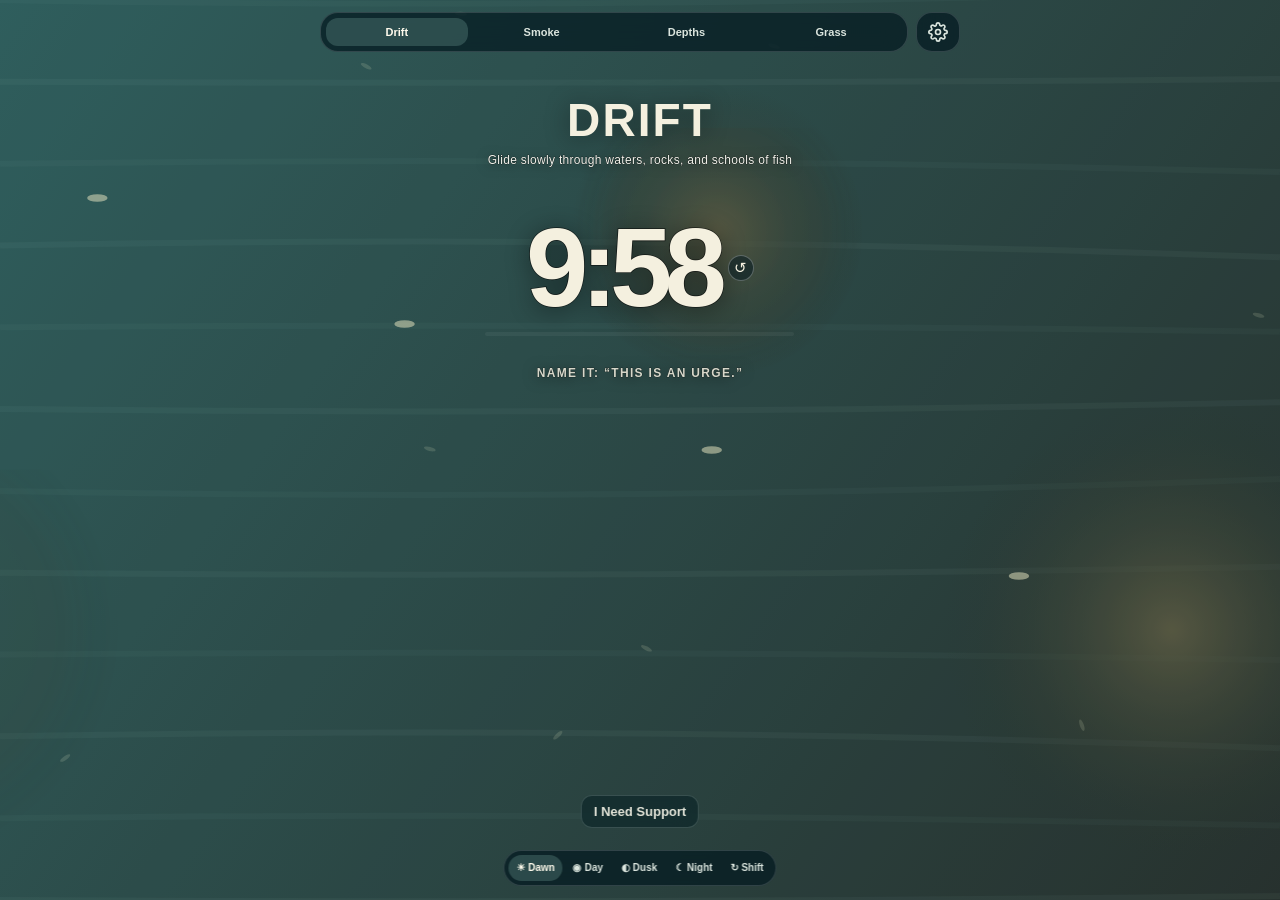
==== commit 810df6e0: "Rename app to Serenia and add PWA icons" ====
--- a/index.html
+++ b/index.html
@@ -4,10 +4,10 @@
   <meta charset="utf-8" />
   <meta name="viewport" content="width=device-width, initial-scale=1, viewport-fit=cover, user-scalable=no" />
   <meta name="theme-color" content="#061923" />
-  <link rel="icon" href="assets/wave-icon.svg" type="image/svg+xml" />
-  <link rel="apple-touch-icon" href="assets/wave-icon.svg" />
+  <link rel="icon" href="assets/favicon-32.png" type="image/png" sizes="32x32" />
+  <link rel="apple-touch-icon" href="assets/apple-touch-icon.png" sizes="180x180" />
   <link rel="manifest" href="site.webmanifest" />
-  <title>Pausa Guiada</title>
+  <title>Serenia</title>
   <style>
     :root {
       color-scheme: dark;
@@ -843,12 +843,12 @@
   // use t('key') in JavaScript or data-i18n attributes in the markup.
   const translations={
     en:{
-      app_title:'Pausa Guiada',access_eyebrow:'Guided Relief',access_title:'A quiet pause',access_intro:'Enter the shared access word to begin.',access_placeholder:'Access word',access_continue:'Continue',access_error:'That access word does not match. Please try again.',nav_label:'Choose a relief experience',nav_flow:'Drift',nav_flow_aria:'Option 1: Quiet Flow',nav_drift:'Drift',nav_drift_aria:'Ocean waves and drifting discoveries',nav_ink:'Ink',nav_ink_aria:'Option 2: Ink and Touch',nav_depths:'Depths',nav_depths_aria:'Option 3: Clear Depths',nav_grass:'Grass',nav_grass_aria:'Option 4: Touch Grass',nav_anchor:'Waves',nav_anchor_aria:'Option 1b: Ten-Minute Ocean Journey',language_switch:'Switch to Portuguese',pond_controls:'Pond controls',palette_controls:'Color controls',palette_dawn:'☀ Dawn',palette_dusk:'◐ Dusk',pond_midday:'☀ Midday',pond_dusk:'◐ Dusk',pond_moon:'☾ Moon',pond_rain:'♢ Rain',shift_scene:'↻ Shift',sea_dawn:'☀ Dawn',sea_day:'◉ Day',sea_dusk:'◐ Dusk',sea_night:'☾ Night',eyebrow:'Guided Relief',reset_timer:'Reset shared 10-minute timer',support:'I Need Support',restart:'Begin Another 10 Minutes',support_title:'You don’t have to do this alone.',support_intro:'Take the next small safe step—not every step at once.',support_step_1:'Put space between you and the substance, behavior, or place if you can.',support_step_2:'Contact a sponsor, recovery peer, trusted person, or clinician.',support_step_3:'Move toward a safer setting: outside, a meeting, or somewhere people are.',support_message:'Suggested message: “I’m having a strong urge. Can you stay with me for ten minutes?”',support_urgent:'If you cannot stay safe, think you may overdose, or are at immediate risk of harm, contact local emergency services or an urgent crisis resource now.',support_close:'Return to the practice',phase:'Phase',complete:'You made space between the feeling and the next step',webgl_quiet:'WebGL is needed for Quiet Flow.',webgl_drift:'WebGL is needed for Drift.',webgl_ocean:'WebGL is needed for the Ocean Journey.',webgl_fluid:'WebGL 2 is needed for the interactive fluid solver.',title_quiet:'Drift',guidance_quiet:'Let each wave arrive and pass',hint_quiet:'Watch the water break gently around the rocks',title_drift:'Drift',guidance_drift:'Let the next wave arrive and pass',hint_drift:'Tap water for a small wave · hold, then release for a larger wave',title_ocean:'Waves',guidance_ocean:'Let this wave arrive',hint_ocean:'Tap for a small ripple · hold, then release for a larger wave',title_fluid:'Ink',guidance_fluid:'Give the feeling somewhere gentle to go',hint_fluid:'Touch and slowly drag to stir the ink',title_water:'Depths',guidance_water:'Name it: “This is an urge.”',hint_water:'Swipe gently to clear a window into the pond',title_grass:'Grass',guidance_grass:'Feel the field give way and rise again',hint_grass:'Brush your finger through the grass',prompt_1:'Name it: “This is an urge.”',prompt_2:'Where do you feel it in your body?',prompt_3:'How is this urge showing up in your body: tightness, warmth, restlessness, or numbness?',prompt_4:'You do not have to make it disappear.',prompt_5:'Notice one small change in the sensation.',prompt_6:'Feel both feet where they are.',prompt_7:'Take one slow, unforced breath.',prompt_8:'Choose the next safe action—not the perfect one.',
+      app_title:'Serenia',access_eyebrow:'Guided Relief',access_title:'A quiet pause',access_intro:'Enter the shared access word to begin.',access_placeholder:'Access word',access_continue:'Continue',access_error:'That access word does not match. Please try again.',nav_label:'Choose a relief experience',nav_flow:'Drift',nav_flow_aria:'Option 1: Quiet Flow',nav_drift:'Drift',nav_drift_aria:'Ocean waves and drifting discoveries',nav_ink:'Ink',nav_ink_aria:'Option 2: Ink and Touch',nav_depths:'Depths',nav_depths_aria:'Option 3: Clear Depths',nav_grass:'Grass',nav_grass_aria:'Option 4: Touch Grass',nav_anchor:'Waves',nav_anchor_aria:'Option 1b: Ten-Minute Ocean Journey',language_switch:'Switch to Portuguese',pond_controls:'Pond controls',palette_controls:'Color controls',palette_dawn:'☀ Dawn',palette_dusk:'◐ Dusk',pond_midday:'☀ Midday',pond_dusk:'◐ Dusk',pond_moon:'☾ Moon',pond_rain:'♢ Rain',shift_scene:'↻ Shift',sea_dawn:'☀ Dawn',sea_day:'◉ Day',sea_dusk:'◐ Dusk',sea_night:'☾ Night',eyebrow:'Guided Relief',reset_timer:'Reset shared 10-minute timer',support:'I Need Support',restart:'Begin Another 10 Minutes',support_title:'You don’t have to do this alone.',support_intro:'Take the next small safe step—not every step at once.',support_step_1:'Put space between you and the substance, behavior, or place if you can.',support_step_2:'Contact a sponsor, recovery peer, trusted person, or clinician.',support_step_3:'Move toward a safer setting: outside, a meeting, or somewhere people are.',support_message:'Suggested message: “I’m having a strong urge. Can you stay with me for ten minutes?”',support_urgent:'If you cannot stay safe, think you may overdose, or are at immediate risk of harm, contact local emergency services or an urgent crisis resource now.',support_close:'Return to the practice',phase:'Phase',complete:'You made space between the feeling and the next step',webgl_quiet:'WebGL is needed for Quiet Flow.',webgl_drift:'WebGL is needed for Drift.',webgl_ocean:'WebGL is needed for the Ocean Journey.',webgl_fluid:'WebGL 2 is needed for the interactive fluid solver.',title_quiet:'Drift',guidance_quiet:'Let each wave arrive and pass',hint_quiet:'Watch the water break gently around the rocks',title_drift:'Drift',guidance_drift:'Let the next wave arrive and pass',hint_drift:'Tap water for a small wave · hold, then release for a larger wave',title_ocean:'Waves',guidance_ocean:'Let this wave arrive',hint_ocean:'Tap for a small ripple · hold, then release for a larger wave',title_fluid:'Ink',guidance_fluid:'Give the feeling somewhere gentle to go',hint_fluid:'Touch and slowly drag to stir the ink',title_water:'Depths',guidance_water:'Name it: “This is an urge.”',hint_water:'Swipe gently to clear a window into the pond',title_grass:'Grass',guidance_grass:'Feel the field give way and rise again',hint_grass:'Brush your finger through the grass',prompt_1:'Name it: “This is an urge.”',prompt_2:'Where do you feel it in your body?',prompt_3:'How is this urge showing up in your body: tightness, warmth, restlessness, or numbness?',prompt_4:'You do not have to make it disappear.',prompt_5:'Notice one small change in the sensation.',prompt_6:'Feel both feet where they are.',prompt_7:'Take one slow, unforced breath.',prompt_8:'Choose the next safe action—not the perfect one.',
       settings_title:'Settings',settings_close:'Close',settings_quality_title:'Display Quality',settings_quality_desc:"If your device isn't displaying correctly or is using too much battery, change the quality setting.",settings_timer_title:'Session Duration',settings_coming_soon:'Soon',settings_lang_title:'Language',settings_audio_title:'Sound & Audio',settings_audio_bg:'Ambient Audio',settings_audio_bg_desc:'Background atmosphere',settings_audio_sfx:'Sound Effects',settings_audio_sfx_desc:'Tap and swipe feedback',settings_audio_bg_toggle:'Toggle ambient audio',settings_audio_sfx_toggle:'Toggle sound effects',settings_btn:'Settings'
     },
     pt:{
-      app_title:'Pausa Guiada',access_eyebrow:'Pausa Guiada',access_title:'Uma pausa tranquila',access_intro:'Digite a palavra de acesso compartilhada para começar.',access_placeholder:'Palavra de acesso',access_continue:'Continuar',access_error:'Essa palavra de acesso não confere. Tente de novo.',nav_label:'Escolha uma pausa guiada',nav_flow:'Ondas',nav_flow_aria:'Opção 1: Ondas Calmas',nav_drift:'Ondas',nav_drift_aria:'Opção 5: Sobrevoo do Mar',nav_ink:'Tinta',nav_ink_aria:'Opção 2: Tinta e Toque',nav_depths:'Profundezas',nav_depths_aria:'Opção 3: Águas Profundas',nav_grass:'Grama',nav_grass_aria:'Opção 4: Sentir a Grama',nav_anchor:'Ondas',nav_anchor_aria:'Opção 1b: Jornada pelo Mar',language_switch:'Mudar para inglês',
-      pond_controls:'Controles do lago',palette_controls:'Controles de cor',palette_dawn:'☀ Amanhecer',palette_dusk:'◐ Entardecer',pond_midday:'☀ Dia',pond_dusk:'◐ Tarde',pond_moon:'☾ Noite',pond_rain:'♢ Chuva',shift_scene:'↻ Mudar',sea_dawn:'☀ Amanhecer',sea_day:'◉ Dia',sea_dusk:'◐ Tarde',sea_night:'☾ Noite',eyebrow:'Pausa Guiada',reset_timer:'Reiniciar o Cronômetro de 10 Minutos',support:'Preciso de Ajuda',restart:'Recomeçar 10 Minutos',
+      app_title:'Serenia',access_eyebrow:'Serenia',access_title:'Uma pausa tranquila',access_intro:'Digite a palavra de acesso compartilhada para começar.',access_placeholder:'Palavra de acesso',access_continue:'Continuar',access_error:'Essa palavra de acesso não confere. Tente de novo.',nav_label:'Escolha uma experiência Serenia',nav_flow:'Ondas',nav_flow_aria:'Opção 1: Ondas Calmas',nav_drift:'Ondas',nav_drift_aria:'Opção 5: Sobrevoo do Mar',nav_ink:'Tinta',nav_ink_aria:'Opção 2: Tinta e Toque',nav_depths:'Profundezas',nav_depths_aria:'Opção 3: Águas Profundas',nav_grass:'Grama',nav_grass_aria:'Opção 4: Sentir a Grama',nav_anchor:'Ondas',nav_anchor_aria:'Opção 1b: Jornada pelo Mar',language_switch:'Mudar para inglês',
+      pond_controls:'Controles do lago',palette_controls:'Controles de cor',palette_dawn:'☀ Amanhecer',palette_dusk:'◐ Entardecer',pond_midday:'☀ Dia',pond_dusk:'◐ Tarde',pond_moon:'☾ Noite',pond_rain:'♢ Chuva',shift_scene:'↻ Mudar',sea_dawn:'☀ Amanhecer',sea_day:'◉ Dia',sea_dusk:'◐ Tarde',sea_night:'☾ Noite',eyebrow:'Serenia',reset_timer:'Reiniciar o Cronômetro de 10 Minutos',support:'Preciso de Ajuda',restart:'Recomeçar 10 Minutos',
       support_title:'Você não precisa passar por isso só.',support_intro:'Escolha só o próximo passo seguro — não precisa resolver tudo agora.',support_step_1:'Se puder, afaste-se da substância, do comportamento ou do lugar.',support_step_2:'Converse com um padrinho, alguém da recuperação, uma pessoa de confiança ou um profissional de saúde.',support_step_3:'Vá para um lugar mais seguro: ao ar livre, uma reunião ou perto de outras pessoas.',support_message:'Mensagem sugerida: “Estou com uma vontade muito forte. Pode ficar comigo por dez minutos?”',support_urgent:'Se você acha que não vai conseguir se manter em segurança, teme uma overdose ou corre risco imediato, ligue agora para a emergência ou para um serviço de crise da sua região.',support_close:'Voltar para a pausa',
       phase:'Fase',complete:'Você criou um espaço entre a vontade e o próximo passo.',webgl_quiet:'WebGL é necessário para as Ondas calmas.',webgl_drift:'WebGL é necessário para as Ondas.',webgl_ocean:'WebGL é necessário para a Jornada pelo mar.',webgl_fluid:'WebGL 2 é necessário para a tinta interativa.',
       title_quiet:'Ondas',guidance_quiet:'Deixe a onda vir e passar.',hint_quiet:'Observe a água quebrando devagar nas pedras.',title_drift:'Ondas',guidance_drift:'Deixe a próxima descoberta chegar no seu ritmo.',hint_drift:'Passe devagar sobre a água, as ilhas e os cardumes.',title_ocean:'Ondas',guidance_ocean:'Deixe essa onda vir.',hint_ocean:'Toque para uma ondinha · segure e solte para uma onda maior.',title_fluid:'Tinta',guidance_fluid:'Dê a essa sensação um lugar para se mover.',hint_fluid:'Toque e arraste devagar para mexer a tinta.',title_water:'Profundezas',guidance_water:'Reconheça: “Isso é uma vontade.”',hint_water:'Deslize o dedo devagar para abrir uma janela no lago.',title_grass:'Grama',guidance_grass:'Sinta a grama ceder e voltar devagar.',hint_grass:'Passe o dedo pela grama.',
@@ -900,7 +900,7 @@
         this.muted = sfxParam === 'true';
       } else {
         try {
-          this.muted = localStorage.getItem('pausa-sfx-muted') === 'true';
+          this.muted = localStorage.getItem('serenia-sfx-muted') === 'true';
         } catch {}
       }
     }
@@ -1129,7 +1129,7 @@
       this.activeDeck = 0;
       this.isMuted = false;
       try {
-        this.isMuted = localStorage.getItem('pausa-ambient-muted') === 'true';
+        this.isMuted = localStorage.getItem('serenia-ambient-muted') === 'true';
       } catch {}
       this.initialized = false;
       this.fadeAnim = null;
@@ -1261,7 +1261,7 @@
     setMuted(muted) {
       this.isMuted = !!muted;
       try {
-        localStorage.setItem('pausa-ambient-muted', this.isMuted ? 'true' : 'false');
+        localStorage.setItem('serenia-ambient-muted', this.isMuted ? 'true' : 'false');
       } catch {}
 
       const active = this.decks[this.activeDeck];
@@ -1877,7 +1877,7 @@
     drift:{instance:drift,key:'drift'},fluid:{instance:fluid,key:'fluid'},water:{instance:water,key:'water'},grass:{instance:grass,key:'grass'}
   };
   const bodyPromptKeys=['prompt_1','prompt_2','prompt_3','prompt_4','prompt_5','prompt_6','prompt_7','prompt_8'];
-  const SESSION_MINUTES_KEY='pausa-session-minutes';
+  const SESSION_MINUTES_KEY='serenia-session-minutes';
   const SESSION_MINUTES=[5,10,15,20];
   function storedSessionMinutes(){
     try{const value=Number(localStorage.getItem(SESSION_MINUTES_KEY));return SESSION_MINUTES.includes(value)?value:10;}catch{return 10;}
@@ -1906,7 +1906,7 @@
 
   function applyLanguage(nextLanguage){
     language=nextLanguage;
-    try{localStorage.setItem('pausa-lang',language);}catch{}
+    try{localStorage.setItem('serenia-lang',language);}catch{}
     document.documentElement.lang=language;document.title=t('app_title');
     document.querySelectorAll('[data-i18n]').forEach(el=>{el.textContent=t(el.dataset.i18n);});
     document.querySelectorAll('[data-i18n-aria-label]').forEach(el=>el.setAttribute('aria-label',t(el.dataset.i18nAriaLabel)));
@@ -2071,7 +2071,7 @@
 
     const audioBtn=document.getElementById('audioToggleBtn');
     if(audioBtn){
-      const isAmbientMuted=localStorage.getItem('pausa-ambient-muted')==='true';
+      const isAmbientMuted=localStorage.getItem('serenia-ambient-muted')==='true';
       if(isAmbientMuted){
         audioBtn.classList.remove('is-active');
         audioBtn.classList.add('is-muted');
@@ -2093,7 +2093,7 @@
 
     const sfxBtn=document.getElementById('sfxToggleBtn');
     if(sfxBtn){
-      const isSfxMuted=localStorage.getItem('pausa-sfx-muted')==='true';
+      const isSfxMuted=localStorage.getItem('serenia-sfx-muted')==='true';
       if(isSfxMuted){
         sfxBtn.classList.remove('is-active');
         sfxBtn.classList.add('is-muted');
@@ -2107,7 +2107,7 @@
         sfxBtn.setAttribute('aria-pressed',act?'true':'false');
         const onI=sfxBtn.querySelector('.icon-on'),offI=sfxBtn.querySelector('.icon-off');
         if(onI&&offI){onI.style.display=act?'block':'none';offI.style.display=act?'none':'block';}
-        try{localStorage.setItem('pausa-sfx-muted',(!act).toString());}catch{}
+        try{localStorage.setItem('serenia-sfx-muted',(!act).toString());}catch{}
         if(window.soundSynth){
           window.soundSynth.muted=!act;
         }
@@ -2120,9 +2120,18 @@
   initSettingsModal();
   syncSessionDurationControls();
   timer.textContent=formatTimer(remaining);
+  const detectDeviceLanguage=()=>{
+    const locales=[...(navigator.languages||[]),navigator.language,navigator.userLanguage].filter(Boolean);
+    return locales.some(locale=>String(locale).toLowerCase().startsWith('pt'))?'pt':'en';
+  };
   const urlLang=new URLSearchParams(location.search).get('lang');
-  let initialLang=(urlLang==='pt'||urlLang==='en')?urlLang:(localStorage.getItem('pausa-lang')||'pt');
+  let savedLanguage=null;
+  try{savedLanguage=localStorage.getItem('serenia-lang-choice');}catch{}
+  let initialLang=(urlLang==='pt'||urlLang==='en')?urlLang:((savedLanguage==='pt'||savedLanguage==='en')?savedLanguage:detectDeviceLanguage());
   applyLanguage(initialLang);
+  document.querySelectorAll('#settingsLangSwitch button').forEach(button=>button.addEventListener('click',()=>{
+    try{localStorage.setItem('serenia-lang-choice',button.dataset.lang);}catch{}
+  }));
   const modeAliases = {
     sea: 'drift', waves: 'drift', drift: 'drift',
     ink: 'fluid', smoke: 'fluid', fluid: 'fluid',
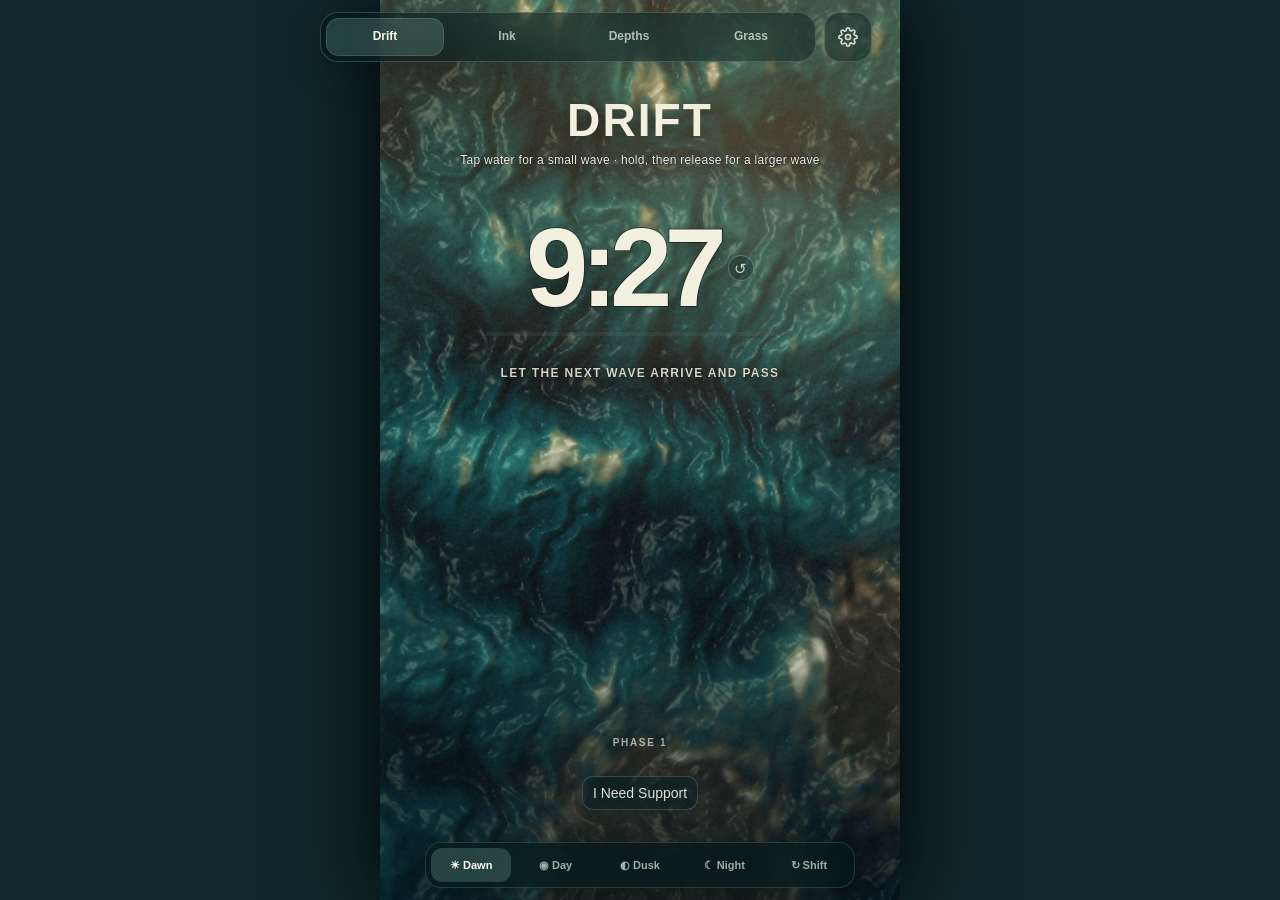
==== commit b7f0522b: "Restore Drift shift and refine quality defaults" ====
--- a/index.html
+++ b/index.html
@@ -872,10 +872,13 @@
     const memory=Number(navigator.deviceMemory)||0;
     const cores=Number(navigator.hardwareConcurrency)||0;
     const android=/Android/i.test(navigator.userAgent);
-    const reduced=window.matchMedia?.('(prefers-reduced-motion: reduce)').matches;
     let quality='high';
-    if(!webgl||(memory&&memory<=2)||(cores&&cores<=4))quality='low';
-    else if(reduced||(memory&&memory<=4)||(cores&&cores<=6)||(android&&!memory))quality='mid';
+    // iOS commonly hides memory and caps reported core counts, so WebGL is the
+    // reliable signal there. Keep High as the default for capable renderers;
+    // reserve portable profiles for missing WebGL or clearly constrained Android.
+    if(!webgl)quality='low';
+    else if(android&&memory&&memory<=2)quality='low';
+    else if(android&&((memory&&memory<=4)||(cores&&cores<=4)||!memory))quality='mid';
     if(quality==='high')return;
     const next=new URL(location.href);
     next.pathname=next.pathname.replace(/[^/]*$/,`${quality}.html`);
@@ -1972,6 +1975,7 @@
   document.getElementById('waterButton').addEventListener('click',()=>selectMode('water'));
   document.getElementById('grassButton').addEventListener('click',()=>selectMode('grass'));
   document.getElementById('randomize').addEventListener('click',()=>{if(active==='drift')drift.randomize();});
+  document.getElementById('seaShift').addEventListener('click',()=>{if(active==='drift')drift.randomize();});
   function getTimeSlot(){const h=new Date().getHours();if(h>=5&&h<9)return 'dawn';if(h>=9&&h<17)return 'day';if(h>=17&&h<21)return 'dusk';return 'night';}
   const currentSlot=getTimeSlot();
   function setTimeTone(tone){app.classList.remove('time-dawn','time-day','time-dusk','time-night');app.classList.add(`time-${tone}`);document.querySelectorAll('[data-time-tone]').forEach(item=>item.setAttribute('aria-pressed',item.dataset.timeTone===tone));}
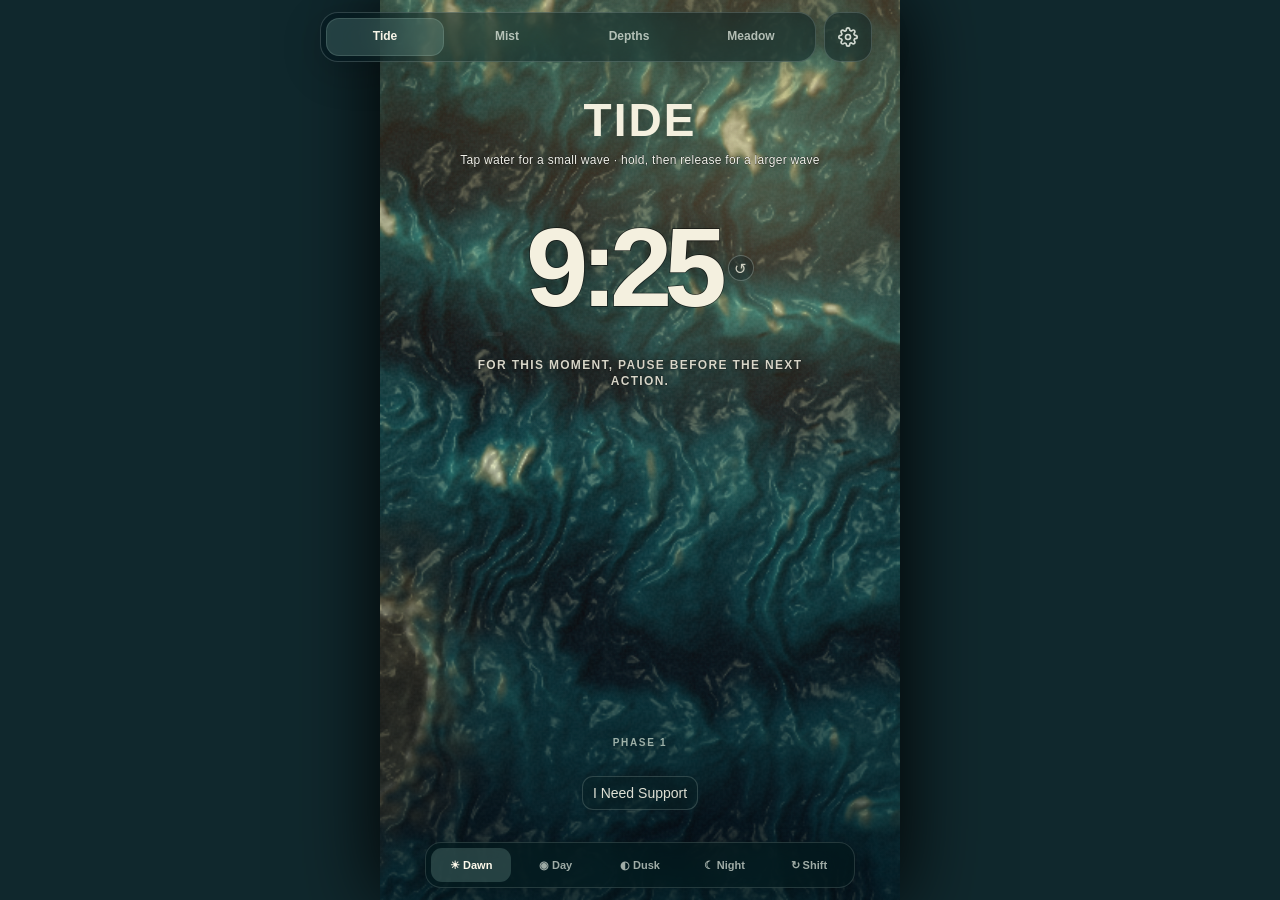
==== commit 1b966a2d: "Expand recovery prompts and refine progress" ====
--- a/index.html
+++ b/index.html
@@ -705,10 +705,10 @@
 
     <header class="top-header">
       <nav class="topbar" data-i18n-aria-label="nav_label" aria-label="Choose a relief experience">
-        <button class="mode-button" id="driftButton" data-i18n="nav_drift" data-i18n-aria-label="nav_drift_aria" aria-label="Ondas" aria-selected="true">Ondas</button>
-        <button class="mode-button" id="fluidButton" data-i18n="nav_ink" data-i18n-aria-label="nav_ink_aria" aria-label="Option 2: Ink and Touch" aria-selected="false">Ink</button>
-        <button class="mode-button" id="waterButton" data-i18n="nav_depths" data-i18n-aria-label="nav_depths_aria" aria-label="Option 3: Clear Depths" aria-selected="false">Depths</button>
-        <button class="mode-button" id="grassButton" data-i18n="nav_grass" data-i18n-aria-label="nav_grass_aria" aria-label="Option 4: Touch Grass" aria-selected="false">Grass</button>
+        <button class="mode-button" id="driftButton" data-i18n="nav_drift" data-i18n-aria-label="nav_drift_aria" aria-label="Maré" aria-selected="true">Maré</button>
+        <button class="mode-button" id="fluidButton" data-i18n="nav_ink" data-i18n-aria-label="nav_ink_aria" aria-label="Option 2: Mist and Touch" aria-selected="false">Mist</button>
+        <button class="mode-button" id="waterButton" data-i18n="nav_depths" data-i18n-aria-label="nav_depths_aria" aria-label="Option 3: Depths" aria-selected="false">Depths</button>
+        <button class="mode-button" id="grassButton" data-i18n="nav_grass" data-i18n-aria-label="nav_grass_aria" aria-label="Option 4: Meadow" aria-selected="false">Meadow</button>
       </nav>
       <button class="settings-btn" id="settingsBtn" type="button" aria-label="Configurações" data-i18n-aria-label="settings_title" data-i18n-title="settings_title" title="Configurações">
         <svg viewBox="0 0 24 24" width="20" height="20" fill="none" stroke="currentColor" stroke-width="2" stroke-linecap="round" stroke-linejoin="round" aria-hidden="true"><circle cx="12" cy="12" r="3"></circle><path d="M19.4 15a1.65 1.65 0 0 0 .33 1.82l.06.06a2 2 0 0 1 0 2.83 2 2 0 0 1-2.83 0l-.06-.06a1.65 1.65 0 0 0-1.82-.33 1.65 1.65 0 0 0-1 1.51V21a2 2 0 0 1-2 2 2 2 0 0 1-2-2v-.09A1.65 1.65 0 0 0 9 19.4a1.65 1.65 0 0 0-1.82.33l-.06.06a2 2 0 0 1-2.83 0 2 2 0 0 1 0-2.83l.06-.06a1.65 1.65 0 0 0 .33-1.82 1.65 1.65 0 0 0-1.51-1H3a2 2 0 0 1-2-2 2 2 0 0 1 2-2h.09A1.65 1.65 0 0 0 4.6 9a1.65 1.65 0 0 0-.33-1.82l-.06-.06a2 2 0 0 1 0-2.83 2 2 0 0 1 2.83 0l.06.06a1.65 1.65 0 0 0 1.82.33H9a1.65 1.65 0 0 0 1-1.51V3a2 2 0 0 1 2-2 2 2 0 0 1 2 2v.09a1.65 1.65 0 0 0 1 1.51 1.65 1.65 0 0 0 1.82-.33l.06-.06a2 2 0 0 1 2.83 0 2 2 0 0 1 0 2.83l-.06.06a1.65 1.65 0 0 0-.33 1.82V9a1.65 1.65 0 0 0 1.51 1H21a2 2 0 0 1 2 2 2 2 0 0 1-2 2h-.09a1.65 1.65 0 0 0-1.51 1z"></path></svg>
@@ -810,7 +810,7 @@
     </section>
 
     <div class="content">
-      <h1 id="modeTitle">Drift</h1>
+      <h1 id="modeTitle">Tide</h1>
       <p class="interaction-hint" id="hint">Tap water for a small wave · hold, then release for a larger wave</p>
       <div class="spacer top-spacer"></div>
       <p class="phase-label" id="phaseLabel">Phase 1</p>
@@ -843,16 +843,16 @@
   // use t('key') in JavaScript or data-i18n attributes in the markup.
   const translations={
     en:{
-      app_title:'Serenia',access_eyebrow:'Guided Relief',access_title:'A quiet pause',access_intro:'Enter the shared access word to begin.',access_placeholder:'Access word',access_continue:'Continue',access_error:'That access word does not match. Please try again.',nav_label:'Choose a relief experience',nav_flow:'Drift',nav_flow_aria:'Option 1: Quiet Flow',nav_drift:'Drift',nav_drift_aria:'Ocean waves and drifting discoveries',nav_ink:'Ink',nav_ink_aria:'Option 2: Ink and Touch',nav_depths:'Depths',nav_depths_aria:'Option 3: Clear Depths',nav_grass:'Grass',nav_grass_aria:'Option 4: Touch Grass',nav_anchor:'Waves',nav_anchor_aria:'Option 1b: Ten-Minute Ocean Journey',language_switch:'Switch to Portuguese',pond_controls:'Pond controls',palette_controls:'Color controls',palette_dawn:'☀ Dawn',palette_dusk:'◐ Dusk',pond_midday:'☀ Midday',pond_dusk:'◐ Dusk',pond_moon:'☾ Moon',pond_rain:'♢ Rain',shift_scene:'↻ Shift',sea_dawn:'☀ Dawn',sea_day:'◉ Day',sea_dusk:'◐ Dusk',sea_night:'☾ Night',eyebrow:'Guided Relief',reset_timer:'Reset shared 10-minute timer',support:'I Need Support',restart:'Begin Another 10 Minutes',support_title:'You don’t have to do this alone.',support_intro:'Take the next small safe step—not every step at once.',support_step_1:'Put space between you and the substance, behavior, or place if you can.',support_step_2:'Contact a sponsor, recovery peer, trusted person, or clinician.',support_step_3:'Move toward a safer setting: outside, a meeting, or somewhere people are.',support_message:'Suggested message: “I’m having a strong urge. Can you stay with me for ten minutes?”',support_urgent:'If you cannot stay safe, think you may overdose, or are at immediate risk of harm, contact local emergency services or an urgent crisis resource now.',support_close:'Return to the practice',phase:'Phase',complete:'You made space between the feeling and the next step',webgl_quiet:'WebGL is needed for Quiet Flow.',webgl_drift:'WebGL is needed for Drift.',webgl_ocean:'WebGL is needed for the Ocean Journey.',webgl_fluid:'WebGL 2 is needed for the interactive fluid solver.',title_quiet:'Drift',guidance_quiet:'Let each wave arrive and pass',hint_quiet:'Watch the water break gently around the rocks',title_drift:'Drift',guidance_drift:'Let the next wave arrive and pass',hint_drift:'Tap water for a small wave · hold, then release for a larger wave',title_ocean:'Waves',guidance_ocean:'Let this wave arrive',hint_ocean:'Tap for a small ripple · hold, then release for a larger wave',title_fluid:'Ink',guidance_fluid:'Give the feeling somewhere gentle to go',hint_fluid:'Touch and slowly drag to stir the ink',title_water:'Depths',guidance_water:'Name it: “This is an urge.”',hint_water:'Swipe gently to clear a window into the pond',title_grass:'Grass',guidance_grass:'Feel the field give way and rise again',hint_grass:'Brush your finger through the grass',prompt_1:'Name it: “This is an urge.”',prompt_2:'Where do you feel it in your body?',prompt_3:'How is this urge showing up in your body: tightness, warmth, restlessness, or numbness?',prompt_4:'You do not have to make it disappear.',prompt_5:'Notice one small change in the sensation.',prompt_6:'Feel both feet where they are.',prompt_7:'Take one slow, unforced breath.',prompt_8:'Choose the next safe action—not the perfect one.',
+      app_title:'Serenia',access_eyebrow:'Guided Relief',access_title:'A quiet pause',access_intro:'Enter the shared access word to begin.',access_placeholder:'Access word',access_continue:'Continue',access_error:'That access word does not match. Please try again.',nav_label:'Choose a relief experience',nav_flow:'Tide',nav_flow_aria:'Option 1: Quiet Flow',nav_drift:'Tide',nav_drift_aria:'Tide and sea discoveries',nav_ink:'Mist',nav_ink_aria:'Option 2: Mist and Touch',nav_depths:'Depths',nav_depths_aria:'Option 3: Depths',nav_grass:'Meadow',nav_grass_aria:'Option 4: Meadow',nav_anchor:'Waves',nav_anchor_aria:'Option 1b: Ten-Minute Ocean Journey',language_switch:'Switch to Portuguese',pond_controls:'Pond controls',palette_controls:'Color controls',palette_dawn:'☀ Dawn',palette_dusk:'◐ Dusk',pond_midday:'☀ Midday',pond_dusk:'◐ Dusk',pond_moon:'☾ Moon',pond_rain:'♢ Rain',shift_scene:'↻ Shift',sea_dawn:'☀ Dawn',sea_day:'◉ Day',sea_dusk:'◐ Dusk',sea_night:'☾ Night',eyebrow:'Guided Relief',reset_timer:'Reset shared 10-minute timer',support:'I Need Support',restart:'Begin Another 10 Minutes',support_title:'You don’t have to do this alone.',support_intro:'Take the next small safe step—not every step at once.',support_step_1:'Put space between you and the substance, behavior, or place if you can.',support_step_2:'Contact a sponsor, recovery peer, trusted person, or clinician.',support_step_3:'Move toward a safer setting: outside, a meeting, or somewhere people are.',support_message:'Suggested message: “I’m having a strong urge. Can you stay with me for ten minutes?”',support_urgent:'If you cannot stay safe, think you may overdose, or are at immediate risk of harm, contact local emergency services or an urgent crisis resource now.',support_close:'Return to the practice',phase:'Phase',complete:'You made space between the feeling and the next step',webgl_quiet:'WebGL is needed for Quiet Flow.',webgl_drift:'WebGL is needed for Tide.',webgl_ocean:'WebGL is needed for the Ocean Journey.',webgl_fluid:'WebGL 2 is needed for the interactive fluid solver.',title_quiet:'Tide',guidance_quiet:'Let each wave arrive and pass',hint_quiet:'Watch the water break gently around the rocks',title_drift:'Tide',guidance_drift:'Let the next wave arrive and pass',hint_drift:'Tap water for a small wave · hold, then release for a larger wave',title_ocean:'Waves',guidance_ocean:'Let this wave arrive',hint_ocean:'Tap for a small ripple · hold, then release for a larger wave',title_fluid:'Mist',guidance_fluid:'Give the feeling somewhere gentle to go',hint_fluid:'Touch and slowly drag to stir the mist',title_water:'Depths',guidance_water:'Name it: “This is an urge.”',hint_water:'Swipe gently to clear a window into the pond',title_grass:'Meadow',guidance_grass:'Feel the field give way and rise again',hint_grass:'Brush your finger through the grass',prompt_1:'This is an urge, not an instruction.',prompt_2:'For this moment, pause before the next action.',prompt_3:'Let your hands rest or touch something steady.',prompt_4:'Notice where the urge feels strongest in your body.',prompt_5:'Name one sensation without judging it.',prompt_6:'You do not need to make this feeling disappear.',prompt_7:'Let the breath come naturally. There is nothing to force.',prompt_8:'Notice the support beneath you: floor, chair, or bed.',prompt_9:'Let your eyes rest on one ordinary detail.',prompt_10:'Check gently: has anything shifted, even slightly?',prompt_11:'The urge can be here without making the next decision.',prompt_12:'Thoughts can be present without needing an answer.',prompt_13:'Give yourself one more minute before acting.',prompt_14:'Move one step farther from what could put you at risk.',prompt_15:'If possible, bring yourself closer to a safer place or person.',prompt_16:'Think of one person, meeting, or recovery support you could contact.',prompt_17:'You can ask for company without explaining everything.',prompt_18:'If you may not stay safe, reach out for urgent local help now.',prompt_19:'Choose one small safe action for the next few minutes.',prompt_20:'You made space for a choice. Stay with the next safe step.',
       settings_title:'Settings',settings_close:'Close',settings_quality_title:'Display Quality',settings_quality_desc:"If your device isn't displaying correctly or is using too much battery, change the quality setting.",settings_timer_title:'Session Duration',settings_coming_soon:'Soon',settings_lang_title:'Language',settings_audio_title:'Sound & Audio',settings_audio_bg:'Ambient Audio',settings_audio_bg_desc:'Background atmosphere',settings_audio_sfx:'Sound Effects',settings_audio_sfx_desc:'Tap and swipe feedback',settings_audio_bg_toggle:'Toggle ambient audio',settings_audio_sfx_toggle:'Toggle sound effects',settings_btn:'Settings'
     },
     pt:{
-      app_title:'Serenia',access_eyebrow:'Serenia',access_title:'Uma pausa tranquila',access_intro:'Digite a palavra de acesso compartilhada para começar.',access_placeholder:'Palavra de acesso',access_continue:'Continuar',access_error:'Essa palavra de acesso não confere. Tente de novo.',nav_label:'Escolha uma experiência Serenia',nav_flow:'Ondas',nav_flow_aria:'Opção 1: Ondas Calmas',nav_drift:'Ondas',nav_drift_aria:'Opção 5: Sobrevoo do Mar',nav_ink:'Tinta',nav_ink_aria:'Opção 2: Tinta e Toque',nav_depths:'Profundezas',nav_depths_aria:'Opção 3: Águas Profundas',nav_grass:'Grama',nav_grass_aria:'Opção 4: Sentir a Grama',nav_anchor:'Ondas',nav_anchor_aria:'Opção 1b: Jornada pelo Mar',language_switch:'Mudar para inglês',
+      app_title:'Serenia',access_eyebrow:'Serenia',access_title:'Uma pausa tranquila',access_intro:'Digite a palavra de acesso compartilhada para começar.',access_placeholder:'Palavra de acesso',access_continue:'Continuar',access_error:'Essa palavra de acesso não confere. Tente de novo.',nav_label:'Escolha uma experiência Serenia',nav_flow:'Maré',nav_flow_aria:'Opção 1: Maré Calma',nav_drift:'Maré',nav_drift_aria:'Maré e descobertas pelo mar',nav_ink:'Nuvem',nav_ink_aria:'Nuvem e toque',nav_depths:'Profundeza',nav_depths_aria:'Explore a profundeza submersa',nav_grass:'Campo',nav_grass_aria:'Toque a grama do campo',nav_anchor:'Ondas',nav_anchor_aria:'Opção 1b: Jornada pelo Mar',language_switch:'Mudar para inglês',
       pond_controls:'Controles do lago',palette_controls:'Controles de cor',palette_dawn:'☀ Amanhecer',palette_dusk:'◐ Entardecer',pond_midday:'☀ Dia',pond_dusk:'◐ Tarde',pond_moon:'☾ Noite',pond_rain:'♢ Chuva',shift_scene:'↻ Mudar',sea_dawn:'☀ Amanhecer',sea_day:'◉ Dia',sea_dusk:'◐ Tarde',sea_night:'☾ Noite',eyebrow:'Serenia',reset_timer:'Reiniciar o Cronômetro de 10 Minutos',support:'Preciso de Ajuda',restart:'Recomeçar 10 Minutos',
       support_title:'Você não precisa passar por isso só.',support_intro:'Escolha só o próximo passo seguro — não precisa resolver tudo agora.',support_step_1:'Se puder, afaste-se da substância, do comportamento ou do lugar.',support_step_2:'Converse com um padrinho, alguém da recuperação, uma pessoa de confiança ou um profissional de saúde.',support_step_3:'Vá para um lugar mais seguro: ao ar livre, uma reunião ou perto de outras pessoas.',support_message:'Mensagem sugerida: “Estou com uma vontade muito forte. Pode ficar comigo por dez minutos?”',support_urgent:'Se você acha que não vai conseguir se manter em segurança, teme uma overdose ou corre risco imediato, ligue agora para a emergência ou para um serviço de crise da sua região.',support_close:'Voltar para a pausa',
       phase:'Fase',complete:'Você criou um espaço entre a vontade e o próximo passo.',webgl_quiet:'WebGL é necessário para as Ondas calmas.',webgl_drift:'WebGL é necessário para as Ondas.',webgl_ocean:'WebGL é necessário para a Jornada pelo mar.',webgl_fluid:'WebGL 2 é necessário para a tinta interativa.',
-      title_quiet:'Ondas',guidance_quiet:'Deixe a onda vir e passar.',hint_quiet:'Observe a água quebrando devagar nas pedras.',title_drift:'Ondas',guidance_drift:'Deixe a próxima descoberta chegar no seu ritmo.',hint_drift:'Passe devagar sobre a água, as ilhas e os cardumes.',title_ocean:'Ondas',guidance_ocean:'Deixe essa onda vir.',hint_ocean:'Toque para uma ondinha · segure e solte para uma onda maior.',title_fluid:'Tinta',guidance_fluid:'Dê a essa sensação um lugar para se mover.',hint_fluid:'Toque e arraste devagar para mexer a tinta.',title_water:'Profundezas',guidance_water:'Reconheça: “Isso é uma vontade.”',hint_water:'Deslize o dedo devagar para abrir uma janela no lago.',title_grass:'Grama',guidance_grass:'Sinta a grama ceder e voltar devagar.',hint_grass:'Passe o dedo pela grama.',
-      prompt_1:'Reconheça: “Isso é uma vontade.”',prompt_2:'Em que lugar do corpo você sente essa vontade?',prompt_3:'Como essa vontade aparece no seu corpo: tensão, calor, inquietação ou dormência?',prompt_4:'Você não precisa fazer essa vontade ir embora.',prompt_5:'Perceba qualquer pequena mudança nessa sensação.',prompt_6:'Sinta os dois pés apoiados onde estão.',prompt_7:'Faça uma respiração lenta, sem forçar.',prompt_8:'Escolha o próximo passo seguro — não o passo perfeito.',
+      title_quiet:'Maré',guidance_quiet:'Deixe a onda vir e passar.',hint_quiet:'Observe a água quebrando devagar nas pedras.',title_drift:'Maré',guidance_drift:'Deixe a próxima descoberta chegar no seu ritmo.',hint_drift:'Passe devagar sobre a água, as ilhas e os cardumes.',title_ocean:'Ondas',guidance_ocean:'Deixe essa onda vir.',hint_ocean:'Toque para uma ondinha · segure e solte para uma onda maior.',title_fluid:'Nuvem',guidance_fluid:'Dê a essa sensação um lugar para se mover.',hint_fluid:'Toque e arraste devagar para mexer a nuvem.',title_water:'Profundeza',guidance_water:'Reconheça: “Isso é uma vontade.”',hint_water:'Deslize o dedo devagar para abrir uma janela no lago.',title_grass:'Campo',guidance_grass:'Sinta a grama ceder e voltar devagar.',hint_grass:'Passe o dedo pela grama.',
+      prompt_1:'Isso é uma vontade, não uma ordem.',prompt_2:'Por enquanto, faça uma pausa antes do próximo passo.',prompt_3:'Deixe as mãos repousarem ou toque algo firme.',prompt_4:'Perceba onde essa vontade aparece com mais força no corpo.',prompt_5:'Dê um nome à sensação, sem julgá-la.',prompt_6:'Você não precisa fazer essa sensação desaparecer.',prompt_7:'Deixe a respiração seguir seu ritmo. Não há nada para forçar.',prompt_8:'Sinta o apoio sob você: o chão, a cadeira ou a cama.',prompt_9:'Escolha um detalhe comum para olhar e deixe os olhos repousarem nele.',prompt_10:'Note, sem cobrança: algo mudou, mesmo que bem pouco?',prompt_11:'A vontade pode estar aqui sem decidir o que você faz agora.',prompt_12:'Os pensamentos podem estar aqui sem precisarem de resposta.',prompt_13:'Dê a si mais um minuto antes de agir.',prompt_14:'Dê um passo para longe do que pode te colocar em risco.',prompt_15:'Se puder, aproxime-se de um lugar mais seguro ou de alguém.',prompt_16:'Pense em uma pessoa, reunião ou apoio na recuperação com quem poderia falar.',prompt_17:'Você pode pedir companhia sem precisar explicar tudo.',prompt_18:'Se achar que não vai conseguir se manter em segurança, busque ajuda urgente na sua região agora.',prompt_19:'Escolha uma pequena ação segura para os próximos minutos.',prompt_20:'Você abriu espaço para escolher. Fique com o próximo passo seguro.',
       settings_title:'Configurações',settings_close:'Fechar',settings_quality_title:'Qualidade Gráfica',settings_quality_desc:'Se o seu dispositivo não estiver exibindo corretamente ou consumir muita bateria, altere a qualidade gráfica.',settings_timer_title:'Duração da Sessão',settings_coming_soon:'Em breve',settings_lang_title:'Idioma',settings_audio_title:'Sons e Áudio',settings_audio_bg:'Áudio Ambiente',settings_audio_bg_desc:'Som ambiente e atmosfera',settings_audio_sfx:'Efeitos ao Tocar',settings_audio_sfx_desc:'Feedback sonoro ao tocar e deslizar',settings_audio_bg_toggle:'Alternar áudio ambiente',settings_audio_sfx_toggle:'Alternar efeitos sonoros',settings_btn:'Configurações'
     }
   };
@@ -1879,7 +1879,15 @@
   const views={
     drift:{instance:drift,key:'drift'},fluid:{instance:fluid,key:'fluid'},water:{instance:water,key:'water'},grass:{instance:grass,key:'grass'}
   };
-  const bodyPromptKeys=['prompt_1','prompt_2','prompt_3','prompt_4','prompt_5','prompt_6','prompt_7','prompt_8'];
+  // Move from grounding and observing the urge toward connection and a safe next step.
+  // Progress is proportional to the selected session length, so prompts are never rushed.
+  const bodyPromptSchedule=[
+    [0,'prompt_1'],[.05,'prompt_2'],[.10,'prompt_3'],[.15,'prompt_4'],
+    [.21,'prompt_5'],[.27,'prompt_6'],[.33,'prompt_7'],[.39,'prompt_8'],
+    [.45,'prompt_9'],[.51,'prompt_10'],[.57,'prompt_11'],[.63,'prompt_12'],
+    [.69,'prompt_13'],[.75,'prompt_14'],[.81,'prompt_15'],[.87,'prompt_16'],
+    [.91,'prompt_17'],[.95,'prompt_18'],[.975,'prompt_19'],[.99,'prompt_20']
+  ];
   const SESSION_MINUTES_KEY='serenia-session-minutes';
   const SESSION_MINUTES=[5,10,15,20];
   function storedSessionMinutes(){
@@ -2024,14 +2032,14 @@
   document.getElementById('paletteClose').addEventListener('click',()=>setPaletteOpen(false));
   document.getElementById('supportButton').addEventListener('click',()=>{document.getElementById('supportSheet').hidden=false;});
   document.getElementById('supportClose').addEventListener('click',()=>{document.getElementById('supportSheet').hidden=true;});
-  function resetSharedTimer(){remaining=sessionDuration;timer.textContent=formatTimer(remaining);sessionProgress.style.width='100%';ended=false;lastTick=performance.now();promptIndex=-1;app.classList.remove('is-complete');guidance.textContent=t(`guidance_${views[active].key}`);if(typeof views[active].instance.resetJourney==='function')views[active].instance.resetJourney();views[active].instance.start();}
+  function resetSharedTimer(){remaining=sessionDuration;timer.textContent=formatTimer(remaining);sessionProgress.style.width='0%';ended=false;lastTick=performance.now();promptIndex=-1;app.classList.remove('is-complete');guidance.textContent=t(`guidance_${views[active].key}`);if(typeof views[active].instance.resetJourney==='function')views[active].instance.resetJourney();views[active].instance.start();}
   document.getElementById('restart').addEventListener('click',resetSharedTimer);
   document.getElementById('timerReset').addEventListener('click',resetSharedTimer);
 
   function tick(now){
-    if(!ended){remaining=Math.max(0,remaining-(now-lastTick)/1000);lastTick=now;timer.textContent=formatTimer(remaining);sessionProgress.style.width=`${(remaining/sessionDuration)*100}%`;
+    if(!ended){remaining=Math.max(0,remaining-(now-lastTick)/1000);lastTick=now;timer.textContent=formatTimer(remaining);sessionProgress.style.width=`${((sessionDuration-remaining)/sessionDuration)*100}%`;
       if(active==='drift')updateAnchorPhase();
-      else {const index=Math.min(bodyPromptKeys.length-1,Math.floor(((sessionDuration-remaining)/sessionDuration)*bodyPromptKeys.length));if(index!==promptIndex){promptIndex=index;guidance.textContent=t(bodyPromptKeys[index]);}}
+      const progress=(sessionDuration-remaining)/sessionDuration;let index=0;for(let i=1;i<bodyPromptSchedule.length;i++){if(progress>=bodyPromptSchedule[i][0])index=i;else break;}if(index!==promptIndex){promptIndex=index;guidance.textContent=t(bodyPromptSchedule[index][1]);}
       if(remaining<=0){ended=true;views[active].instance.stop();app.classList.add('is-complete');guidance.textContent=t('complete');}
     }else lastTick=now;
     requestAnimationFrame(tick);
@@ -2119,7 +2127,7 @@
     }
   }
 
-  translations.pt.nav_drift='Ondas';translations.pt.nav_drift_aria='Ondas e descobertas pelo mar';translations.pt.title_drift='Ondas';translations.pt.guidance_drift='Deixe a próxima onda vir e passar.';translations.pt.hint_drift='Toque na água para uma onda pequena · segure e solte para uma onda maior.';
+  translations.pt.nav_drift='Maré';translations.pt.nav_drift_aria='Maré e descobertas pelo mar';translations.pt.title_drift='Maré';translations.pt.guidance_drift='Deixe a próxima onda vir e passar.';translations.pt.hint_drift='Toque na água para uma onda pequena · segure e solte para uma onda maior.';
   if(new URLSearchParams(location.search).get('embed')==='1')document.body.classList.add('embed');
   initSettingsModal();
   syncSessionDurationControls();
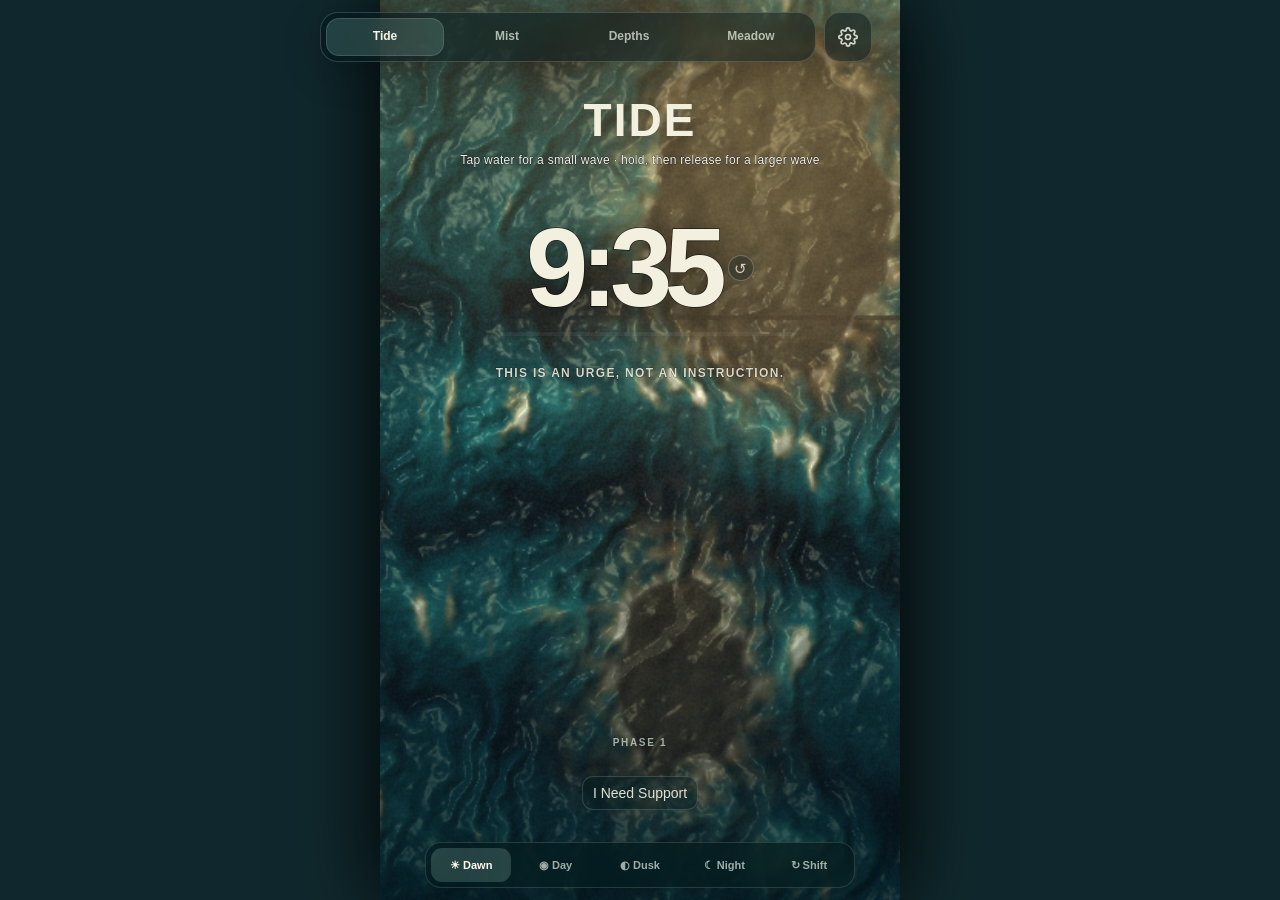
==== commit b3a4c057: "Invert session progress meter" ====
--- a/index.html
+++ b/index.html
@@ -475,12 +475,17 @@
       border-radius: 999px;
     }
     .session-progress-fill {
+      --cleared-progress: 0%;
       width: 100%;
       height: 100%;
       border-radius: inherit;
-      background: rgba(255, 255, 255, .05);
+      background: linear-gradient(to right,
+        transparent 0,
+        transparent var(--cleared-progress),
+        rgba(255, 255, 255, .05) calc(var(--cleared-progress) + .5%),
+        rgba(255, 255, 255, .05) 100%);
       box-shadow: 0 1px 5px rgba(0, 0, 0, .32);
-      transition: width 300ms linear;
+      transition: background 300ms linear;
     }
 
     .guidance {
@@ -2032,12 +2037,12 @@
   document.getElementById('paletteClose').addEventListener('click',()=>setPaletteOpen(false));
   document.getElementById('supportButton').addEventListener('click',()=>{document.getElementById('supportSheet').hidden=false;});
   document.getElementById('supportClose').addEventListener('click',()=>{document.getElementById('supportSheet').hidden=true;});
-  function resetSharedTimer(){remaining=sessionDuration;timer.textContent=formatTimer(remaining);sessionProgress.style.width='0%';ended=false;lastTick=performance.now();promptIndex=-1;app.classList.remove('is-complete');guidance.textContent=t(`guidance_${views[active].key}`);if(typeof views[active].instance.resetJourney==='function')views[active].instance.resetJourney();views[active].instance.start();}
+  function resetSharedTimer(){remaining=sessionDuration;timer.textContent=formatTimer(remaining);sessionProgress.style.setProperty('--cleared-progress','0%');ended=false;lastTick=performance.now();promptIndex=-1;app.classList.remove('is-complete');guidance.textContent=t(`guidance_${views[active].key}`);if(typeof views[active].instance.resetJourney==='function')views[active].instance.resetJourney();views[active].instance.start();}
   document.getElementById('restart').addEventListener('click',resetSharedTimer);
   document.getElementById('timerReset').addEventListener('click',resetSharedTimer);
 
   function tick(now){
-    if(!ended){remaining=Math.max(0,remaining-(now-lastTick)/1000);lastTick=now;timer.textContent=formatTimer(remaining);sessionProgress.style.width=`${((sessionDuration-remaining)/sessionDuration)*100}%`;
+    if(!ended){remaining=Math.max(0,remaining-(now-lastTick)/1000);lastTick=now;timer.textContent=formatTimer(remaining);sessionProgress.style.setProperty('--cleared-progress',`${((sessionDuration-remaining)/sessionDuration)*100}%`);
       if(active==='drift')updateAnchorPhase();
       const progress=(sessionDuration-remaining)/sessionDuration;let index=0;for(let i=1;i<bodyPromptSchedule.length;i++){if(progress>=bodyPromptSchedule[i][0])index=i;else break;}if(index!==promptIndex){promptIndex=index;guidance.textContent=t(bodyPromptSchedule[index][1]);}
       if(remaining<=0){ended=true;views[active].instance.stop();app.classList.add('is-complete');guidance.textContent=t('complete');}
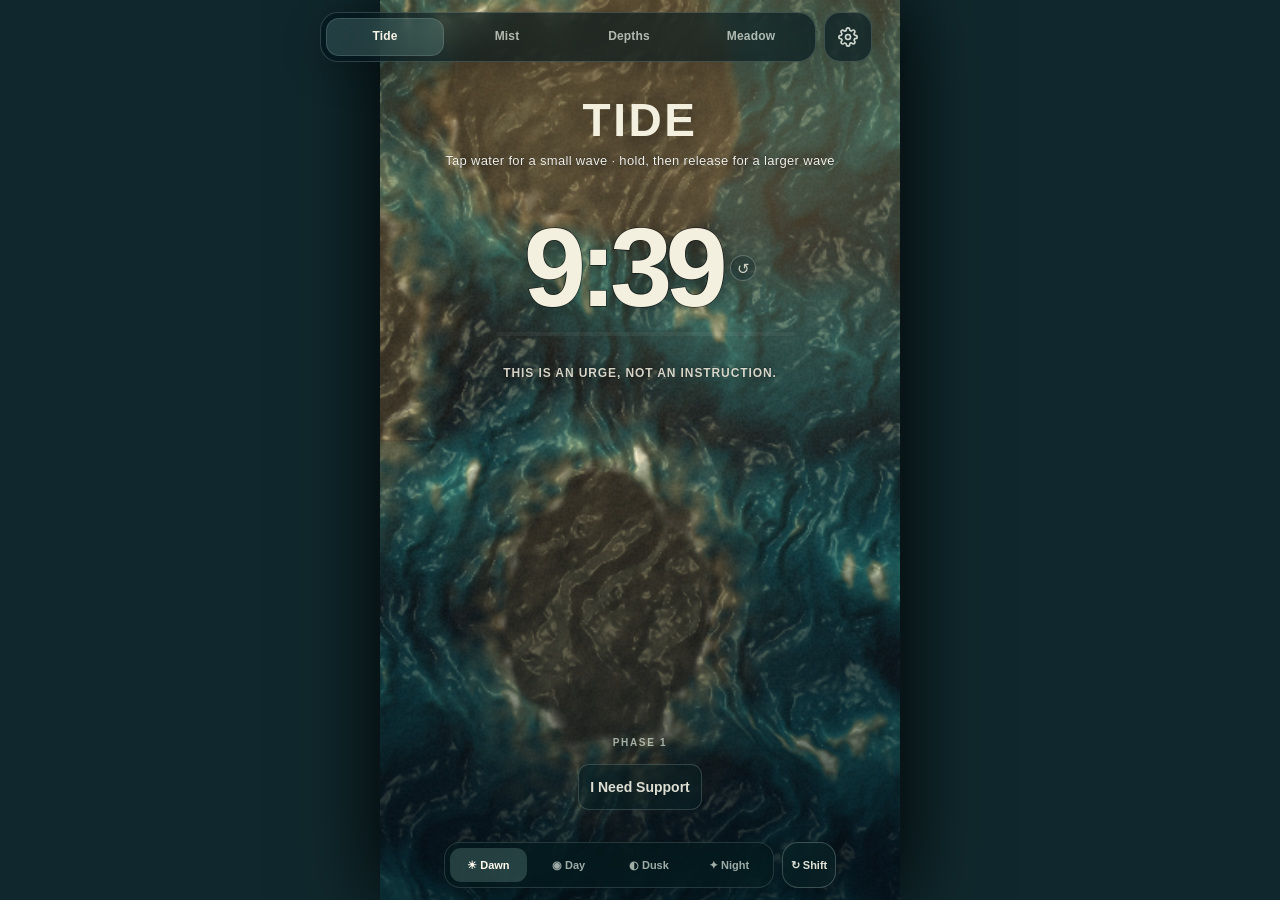
==== commit 2a30215b: "Refine portable controls and clean legacy styles" ====
--- a/index.html
+++ b/index.html
@@ -624,7 +624,7 @@
       -webkit-backdrop-filter: blur(16px) saturate(120%);
     }
     .pond-hud.is-visible { display: grid; }
-    .pond-main-controls { display: grid; grid-template-columns: repeat(5, 1fr); gap: 4px; }
+    .pond-main-controls { display: grid; grid-template-columns: repeat(4, 1fr); gap: 3px; }
     /* Lift only the lower action controls in Depths; transforms do not change
        the shared flex layout, so the title and timer stay fixed. */
     .app.pond-active .bottom-control, .app.fluid-active .bottom-control, .app.grass-active .bottom-control, .app.sea-active .bottom-control, .app.drift-active .bottom-control, .app.wave-active .bottom-control { transform: translateY(-62px); }
@@ -642,6 +642,51 @@
       cursor: pointer;
     }
     .pond-control[aria-pressed="true"], .mode-control[aria-pressed="true"] { color: #fffbed; background: rgba(143,188,174,.24); }
+    /* Shift changes the scene, so it remains a distinct action rather than
+       looking like a fifth theme or habitat choice in the control rail. */
+    .bottom-hud-group {
+      position: fixed;
+      z-index: 6;
+      left: 50%;
+      bottom: var(--bottom-toolbar-offset);
+      display: none;
+      align-items: center;
+      justify-content: center;
+      gap: 8px;
+      width: min(calc(100% - 24px), 430px);
+      transform: translateX(-50%);
+    }
+    .bottom-hud-group.is-visible { display: flex; }
+    .bottom-hud-group .pond-hud,
+    .bottom-hud-group .mode-hud {
+      position: static;
+      display: grid;
+      width: min(calc(100vw - 108px), 330px);
+      height: var(--bottom-toolbar-height);
+      transform: none;
+    }
+    .bottom-hud-group .mode-hud { width: min(calc(100vw - 108px), 160px); }
+    .isolated-shift {
+      display: none;
+      height: var(--bottom-toolbar-height);
+      min-height: var(--bottom-toolbar-height);
+      align-items: center;
+      justify-content: center;
+      padding: var(--bottom-toolbar-padding) 8px;
+      border: 1px solid rgba(220, 237, 227, .24);
+      border-radius: 16px;
+      color: rgba(245, 244, 231, .92);
+      background: rgba(9, 34, 38, .68);
+      box-shadow: 0 8px 24px rgba(0, 0, 0, .22);
+      font-size: 11px;
+      font-weight: 600;
+      white-space: nowrap;
+      cursor: pointer;
+      backdrop-filter: blur(12px) saturate(112%);
+      -webkit-backdrop-filter: blur(12px) saturate(112%);
+    }
+    .bottom-hud-group.is-visible .isolated-shift { display: inline-flex; }
+    .isolated-shift:active { transform: scale(.97); }
     /* Time-of-day overlays tint the artwork only; UI text remains untouched. */
     .app.sea-active.time-dawn .wash, .app.drift-active.time-dawn .wash, .app.wave-active.time-dawn .wash { background: linear-gradient(180deg, rgba(255,190,105,.20), rgba(241,130,75,.06) 46%, rgba(8,20,30,.55)), radial-gradient(circle at 74% 22%, rgba(255,226,154,.17), transparent 44%); }
     .app.sea-active.time-day .wash, .app.drift-active.time-day .wash, .app.wave-active.time-day .wash { background: linear-gradient(180deg, rgba(112,207,219,.08), transparent 42%, rgba(1,12,18,.58)), radial-gradient(circle at 50% 45%, transparent 18%, rgba(2,12,19,.12) 75%); }
@@ -650,7 +695,7 @@
     .mode-hud { position: fixed; z-index: 5; left: 50%; bottom: var(--bottom-toolbar-offset); display: none; width: min(calc(100% - 24px), 160px); height: var(--bottom-toolbar-height); grid-template-columns: 1fr; gap: 4px; padding: var(--bottom-toolbar-padding); transform: translateX(-50%); border: 1px solid rgba(233,245,237,.14); border-radius: 16px; background: rgba(4, 24, 27, .68); box-shadow: 0 10px 35px rgba(0,0,0,.28); backdrop-filter: blur(16px) saturate(120%); -webkit-backdrop-filter: blur(16px) saturate(120%); }
     .mode-hud.is-visible { display: grid; }
     #fluidHud { width: min(calc(100% - 24px), 245px); grid-template-columns: repeat(2, 1fr); }
-    #grassHud { width: min(calc(100% - 24px), 245px); grid-template-columns: repeat(2, 1fr); }
+    #grassHud { width: min(calc(100% - 24px), 160px); grid-template-columns: 1fr; }
     .color-control { display: grid; place-items: center; padding: 3px; }
     .ink-color-dot { width: 21px; height: 21px; border: 1px solid rgba(255,255,255,.54); border-radius: 50%; background: conic-gradient(#7ac8b1,#d39b39,#7594d1,#b47aa8,#7ac8b1); box-shadow: 0 0 0 2px rgba(2,20,25,.42); }
     .palette-sheet { position: fixed; z-index: 30; inset: 0; display: grid; place-items: end center; padding: 12px; background: rgba(1,10,14,.68); backdrop-filter: blur(8px); }
@@ -697,6 +742,47 @@
     body.embed .content, body.embed .sea-hud,
     body.embed .fluid-hud,
     body.embed .support-sheet { display: none !important; }
+
+    /* Serenia's quiet-utility language: native, rounded sans-serif type keeps
+       the interface clear without making the practice feel clinical or game-like. */
+    :root {
+      --serenia-sans: ui-rounded, "Avenir Next", "Helvetica Neue", "Segoe UI", Roboto, Arial, sans-serif;
+    }
+    body, button, input, textarea, select { font-family: var(--serenia-sans); }
+    .topbar, .settings-btn {
+      background: rgba(3, 21, 29, .64);
+      backdrop-filter: blur(14px) saturate(112%);
+      -webkit-backdrop-filter: blur(14px) saturate(112%);
+    }
+    .mode-button { font-weight: 600; letter-spacing: .015em; }
+    h1 {
+      font-family: var(--serenia-sans);
+      font-weight: 700;
+      letter-spacing: .055em;
+    }
+    .interaction-hint {
+      font-size: 13px;
+      font-weight: 500;
+      -webkit-text-stroke: .4px rgba(0, 0, 0, .72);
+    }
+    .timer {
+      font-family: var(--serenia-sans);
+      font-weight: 600;
+      letter-spacing: -.06em;
+      text-shadow: 0 3px 22px rgba(0, 0, 0, .48);
+    }
+    .guidance {
+      font-weight: 600;
+      letter-spacing: .075em;
+      -webkit-text-stroke: .4px rgba(0, 0, 0, .68);
+    }
+    .randomize, .support, .restart, .settings-pill { font-weight: 600; }
+    .randomize, .support, .restart {
+      height: var(--bottom-toolbar-height);
+      min-height: var(--bottom-toolbar-height);
+      padding: var(--bottom-toolbar-padding) 11px;
+    }
+    .support-card h2, .palette-head h2 { font-family: var(--serenia-sans); font-weight: 650; }
 
   </style>
 </head>
@@ -784,31 +870,37 @@
       </div>
     </aside>
 
-    <div class="pond-hud" id="pondHud" data-i18n-aria-label="pond_controls" aria-label="Pond controls">
-      <div class="pond-main-controls">
-        <button class="pond-control" data-theme="koi" data-i18n="pond_midday" aria-pressed="true">◉ Koi</button>
-        <button class="pond-control" data-theme="tide" data-i18n="pond_dusk" aria-pressed="false">✦ Tide</button>
-        <button class="pond-control" data-theme="abyss" data-i18n="pond_moon" aria-pressed="false">◐ Abyss</button>
-        <button class="pond-control" id="pondRain" data-i18n="pond_rain" aria-pressed="true">♢ Rain</button>
-        <button class="pond-control" id="pondReset" data-i18n="shift_scene">↻ Shift</button>
+    <div class="bottom-hud-group" id="pondControlGroup">
+      <div class="pond-hud" id="pondHud" data-i18n-aria-label="pond_controls" aria-label="Pond controls">
+        <div class="pond-main-controls">
+          <button class="pond-control" data-theme="koi" data-i18n="pond_midday" aria-pressed="true">◉ Koi</button>
+          <button class="pond-control" data-theme="tide" data-i18n="pond_dusk" aria-pressed="false">✦ Tide</button>
+          <button class="pond-control" data-theme="abyss" data-i18n="pond_moon" aria-pressed="false">◐ Abyss</button>
+          <button class="pond-control" id="pondRain" data-i18n="pond_rain" aria-pressed="true">♢ Rain</button>
+        </div>
       </div>
+      <button class="isolated-shift" id="pondReset" data-i18n="shift_scene">↻ Shift</button>
     </div>
-    <div class="pond-hud is-visible" id="seaHud" aria-label="Sea and Drift controls">
-      <div class="pond-main-controls">
-        <button class="pond-control" data-time-tone="dawn" data-i18n="sea_dawn" aria-pressed="false">☀ Dawn</button>
-        <button class="pond-control" data-time-tone="day" data-i18n="sea_day" aria-pressed="true">◉ Day</button>
-        <button class="pond-control" data-time-tone="dusk" data-i18n="sea_dusk" aria-pressed="false">◐ Dusk</button>
-        <button class="pond-control" data-time-tone="night" data-i18n="sea_night" aria-pressed="false">☾ Night</button>
-        <button class="pond-control" id="seaShift" data-i18n="shift_scene">↻ Shift</button>
+    <div class="bottom-hud-group is-visible" id="seaControlGroup">
+      <div class="pond-hud is-visible" id="seaHud" aria-label="Sea and Drift controls">
+        <div class="pond-main-controls">
+          <button class="pond-control" data-time-tone="dawn" data-i18n="sea_dawn" aria-pressed="false">☀ Dawn</button>
+          <button class="pond-control" data-time-tone="day" data-i18n="sea_day" aria-pressed="true">◉ Day</button>
+          <button class="pond-control" data-time-tone="dusk" data-i18n="sea_dusk" aria-pressed="false">◐ Dusk</button>
+          <button class="pond-control" data-time-tone="night" data-i18n="sea_night" aria-pressed="false">✦ Night</button>
+        </div>
       </div>
+      <button class="isolated-shift" id="seaShift" data-i18n="shift_scene">↻ Shift</button>
     </div>
     <div class="mode-hud" id="fluidHud" aria-label="Theme controls">
       <button class="mode-control" id="fluidPalette">◉ Themes</button>
       <button class="mode-control color-control" id="fluidColor" type="button" aria-label="Touch ink color"><span class="ink-color-dot" id="fluidColorDot" aria-hidden="true"></span></button>
     </div>
-    <div class="mode-hud" id="grassHud" aria-label="Theme controls">
-      <button class="mode-control" id="grassPalette">◉ Themes</button>
-      <button class="mode-control" id="grassShift" data-i18n="shift_scene">↻ Shift</button>
+    <div class="bottom-hud-group" id="grassControlGroup">
+      <div class="mode-hud" id="grassHud" aria-label="Theme controls">
+        <button class="mode-control" id="grassPalette">◉ Themes</button>
+      </div>
+      <button class="isolated-shift" id="grassShift" data-i18n="shift_scene">↻ Shift</button>
     </div>
     <section class="palette-sheet" id="paletteSheet" role="dialog" aria-modal="true" aria-labelledby="paletteTitle" hidden>
       <div class="palette-card"><div class="palette-head"><h2 id="paletteTitle">Color Themes</h2><button class="palette-close" id="paletteClose" type="button" aria-label="Close">×</button></div><div class="palette-grid" id="paletteGrid"></div></div>
@@ -848,12 +940,12 @@
   // use t('key') in JavaScript or data-i18n attributes in the markup.
   const translations={
     en:{
-      app_title:'Serenia',access_eyebrow:'Guided Relief',access_title:'A quiet pause',access_intro:'Enter the shared access word to begin.',access_placeholder:'Access word',access_continue:'Continue',access_error:'That access word does not match. Please try again.',nav_label:'Choose a relief experience',nav_flow:'Tide',nav_flow_aria:'Option 1: Quiet Flow',nav_drift:'Tide',nav_drift_aria:'Tide and sea discoveries',nav_ink:'Mist',nav_ink_aria:'Option 2: Mist and Touch',nav_depths:'Depths',nav_depths_aria:'Option 3: Depths',nav_grass:'Meadow',nav_grass_aria:'Option 4: Meadow',nav_anchor:'Waves',nav_anchor_aria:'Option 1b: Ten-Minute Ocean Journey',language_switch:'Switch to Portuguese',pond_controls:'Pond controls',palette_controls:'Color controls',palette_dawn:'☀ Dawn',palette_dusk:'◐ Dusk',pond_midday:'☀ Midday',pond_dusk:'◐ Dusk',pond_moon:'☾ Moon',pond_rain:'♢ Rain',shift_scene:'↻ Shift',sea_dawn:'☀ Dawn',sea_day:'◉ Day',sea_dusk:'◐ Dusk',sea_night:'☾ Night',eyebrow:'Guided Relief',reset_timer:'Reset shared 10-minute timer',support:'I Need Support',restart:'Begin Another 10 Minutes',support_title:'You don’t have to do this alone.',support_intro:'Take the next small safe step—not every step at once.',support_step_1:'Put space between you and the substance, behavior, or place if you can.',support_step_2:'Contact a sponsor, recovery peer, trusted person, or clinician.',support_step_3:'Move toward a safer setting: outside, a meeting, or somewhere people are.',support_message:'Suggested message: “I’m having a strong urge. Can you stay with me for ten minutes?”',support_urgent:'If you cannot stay safe, think you may overdose, or are at immediate risk of harm, contact local emergency services or an urgent crisis resource now.',support_close:'Return to the practice',phase:'Phase',complete:'You made space between the feeling and the next step',webgl_quiet:'WebGL is needed for Quiet Flow.',webgl_drift:'WebGL is needed for Tide.',webgl_ocean:'WebGL is needed for the Ocean Journey.',webgl_fluid:'WebGL 2 is needed for the interactive fluid solver.',title_quiet:'Tide',guidance_quiet:'Let each wave arrive and pass',hint_quiet:'Watch the water break gently around the rocks',title_drift:'Tide',guidance_drift:'Let the next wave arrive and pass',hint_drift:'Tap water for a small wave · hold, then release for a larger wave',title_ocean:'Waves',guidance_ocean:'Let this wave arrive',hint_ocean:'Tap for a small ripple · hold, then release for a larger wave',title_fluid:'Mist',guidance_fluid:'Give the feeling somewhere gentle to go',hint_fluid:'Touch and slowly drag to stir the mist',title_water:'Depths',guidance_water:'Name it: “This is an urge.”',hint_water:'Swipe gently to clear a window into the pond',title_grass:'Meadow',guidance_grass:'Feel the field give way and rise again',hint_grass:'Brush your finger through the grass',prompt_1:'This is an urge, not an instruction.',prompt_2:'For this moment, pause before the next action.',prompt_3:'Let your hands rest or touch something steady.',prompt_4:'Notice where the urge feels strongest in your body.',prompt_5:'Name one sensation without judging it.',prompt_6:'You do not need to make this feeling disappear.',prompt_7:'Let the breath come naturally. There is nothing to force.',prompt_8:'Notice the support beneath you: floor, chair, or bed.',prompt_9:'Let your eyes rest on one ordinary detail.',prompt_10:'Check gently: has anything shifted, even slightly?',prompt_11:'The urge can be here without making the next decision.',prompt_12:'Thoughts can be present without needing an answer.',prompt_13:'Give yourself one more minute before acting.',prompt_14:'Move one step farther from what could put you at risk.',prompt_15:'If possible, bring yourself closer to a safer place or person.',prompt_16:'Think of one person, meeting, or recovery support you could contact.',prompt_17:'You can ask for company without explaining everything.',prompt_18:'If you may not stay safe, reach out for urgent local help now.',prompt_19:'Choose one small safe action for the next few minutes.',prompt_20:'You made space for a choice. Stay with the next safe step.',
+      app_title:'Serenia',access_eyebrow:'Guided Relief',access_title:'A quiet pause',access_intro:'Enter the shared access word to begin.',access_placeholder:'Access word',access_continue:'Continue',access_error:'That access word does not match. Please try again.',nav_label:'Choose a relief experience',nav_flow:'Tide',nav_flow_aria:'Option 1: Quiet Flow',nav_drift:'Tide',nav_drift_aria:'Tide and sea discoveries',nav_ink:'Mist',nav_ink_aria:'Option 2: Mist and Touch',nav_depths:'Depths',nav_depths_aria:'Option 3: Depths',nav_grass:'Meadow',nav_grass_aria:'Option 4: Meadow',nav_anchor:'Waves',nav_anchor_aria:'Option 1b: Ten-Minute Ocean Journey',language_switch:'Switch to Portuguese',pond_controls:'Pond controls',palette_controls:'Color controls',palette_dawn:'☀ Dawn',palette_dusk:'◐ Dusk',pond_midday:'☀ Midday',pond_dusk:'◐ Dusk',pond_moon:'☾ Moon',pond_rain:'♢ Rain',shift_scene:'↻ Shift',sea_dawn:'☀ Dawn',sea_day:'◉ Day',sea_dusk:'◐ Dusk',sea_night:'✦ Night',eyebrow:'Guided Relief',reset_timer:'Reset shared 10-minute timer',support:'I Need Support',restart:'Begin Another 10 Minutes',support_title:'You don’t have to do this alone.',support_intro:'Take the next small safe step—not every step at once.',support_step_1:'Put space between you and the substance, behavior, or place if you can.',support_step_2:'Contact a sponsor, recovery peer, trusted person, or clinician.',support_step_3:'Move toward a safer setting: outside, a meeting, or somewhere people are.',support_message:'Suggested message: “I’m having a strong urge. Can you stay with me for ten minutes?”',support_urgent:'If you cannot stay safe, think you may overdose, or are at immediate risk of harm, contact local emergency services or an urgent crisis resource now.',support_close:'Return to the practice',phase:'Phase',complete:'You made space between the feeling and the next step',webgl_quiet:'WebGL is needed for Quiet Flow.',webgl_drift:'WebGL is needed for Tide.',webgl_ocean:'WebGL is needed for the Ocean Journey.',webgl_fluid:'WebGL 2 is needed for the interactive fluid solver.',title_quiet:'Tide',guidance_quiet:'Let each wave arrive and pass',hint_quiet:'Watch the water break gently around the rocks',title_drift:'Tide',guidance_drift:'Let the next wave arrive and pass',hint_drift:'Tap water for a small wave · hold, then release for a larger wave',title_ocean:'Waves',guidance_ocean:'Let this wave arrive',hint_ocean:'Tap for a small ripple · hold, then release for a larger wave',title_fluid:'Mist',guidance_fluid:'Give the feeling somewhere gentle to go',hint_fluid:'Touch and slowly drag to stir the mist',title_water:'Depths',guidance_water:'Name it: “This is an urge.”',hint_water:'Swipe gently to clear a window into the pond',title_grass:'Meadow',guidance_grass:'Feel the field give way and rise again',hint_grass:'Brush your finger through the grass',prompt_1:'This is an urge, not an instruction.',prompt_2:'For this moment, pause before the next action.',prompt_3:'Let your hands rest or touch something steady.',prompt_4:'Notice where the urge feels strongest in your body.',prompt_5:'Name one sensation without judging it.',prompt_6:'You do not need to make this feeling disappear.',prompt_7:'Let the breath come naturally. There is nothing to force.',prompt_8:'Notice the support beneath you: floor, chair, or bed.',prompt_9:'Let your eyes rest on one ordinary detail.',prompt_10:'Check gently: has anything shifted, even slightly?',prompt_11:'The urge can be here without making the next decision.',prompt_12:'Thoughts can be present without needing an answer.',prompt_13:'Give yourself one more minute before acting.',prompt_14:'Move one step farther from what could put you at risk.',prompt_15:'If possible, bring yourself closer to a safer place or person.',prompt_16:'Think of one person, meeting, or recovery support you could contact.',prompt_17:'You can ask for company without explaining everything.',prompt_18:'If you may not stay safe, reach out for urgent local help now.',prompt_19:'Choose one small safe action for the next few minutes.',prompt_20:'You made space for a choice. Stay with the next safe step.',
       settings_title:'Settings',settings_close:'Close',settings_quality_title:'Display Quality',settings_quality_desc:"If your device isn't displaying correctly or is using too much battery, change the quality setting.",settings_timer_title:'Session Duration',settings_coming_soon:'Soon',settings_lang_title:'Language',settings_audio_title:'Sound & Audio',settings_audio_bg:'Ambient Audio',settings_audio_bg_desc:'Background atmosphere',settings_audio_sfx:'Sound Effects',settings_audio_sfx_desc:'Tap and swipe feedback',settings_audio_bg_toggle:'Toggle ambient audio',settings_audio_sfx_toggle:'Toggle sound effects',settings_btn:'Settings'
     },
     pt:{
       app_title:'Serenia',access_eyebrow:'Serenia',access_title:'Uma pausa tranquila',access_intro:'Digite a palavra de acesso compartilhada para começar.',access_placeholder:'Palavra de acesso',access_continue:'Continuar',access_error:'Essa palavra de acesso não confere. Tente de novo.',nav_label:'Escolha uma experiência Serenia',nav_flow:'Maré',nav_flow_aria:'Opção 1: Maré Calma',nav_drift:'Maré',nav_drift_aria:'Maré e descobertas pelo mar',nav_ink:'Nuvem',nav_ink_aria:'Nuvem e toque',nav_depths:'Profundeza',nav_depths_aria:'Explore a profundeza submersa',nav_grass:'Campo',nav_grass_aria:'Toque a grama do campo',nav_anchor:'Ondas',nav_anchor_aria:'Opção 1b: Jornada pelo Mar',language_switch:'Mudar para inglês',
-      pond_controls:'Controles do lago',palette_controls:'Controles de cor',palette_dawn:'☀ Amanhecer',palette_dusk:'◐ Entardecer',pond_midday:'☀ Dia',pond_dusk:'◐ Tarde',pond_moon:'☾ Noite',pond_rain:'♢ Chuva',shift_scene:'↻ Mudar',sea_dawn:'☀ Amanhecer',sea_day:'◉ Dia',sea_dusk:'◐ Tarde',sea_night:'☾ Noite',eyebrow:'Serenia',reset_timer:'Reiniciar o Cronômetro de 10 Minutos',support:'Preciso de Ajuda',restart:'Recomeçar 10 Minutos',
+      pond_controls:'Controles do lago',palette_controls:'Controles de cor',palette_dawn:'☀ Amanhecer',palette_dusk:'◐ Entardecer',pond_midday:'☀ Dia',pond_dusk:'◐ Tarde',pond_moon:'✦ Noite',pond_rain:'♢ Chuva',shift_scene:'↻ Mudar',sea_dawn:'☀ Amanhecer',sea_day:'◉ Dia',sea_dusk:'◐ Tarde',sea_night:'✦ Noite',eyebrow:'Serenia',reset_timer:'Reiniciar o Cronômetro de 10 Minutos',support:'Preciso de Ajuda',restart:'Recomeçar 10 Minutos',
       support_title:'Você não precisa passar por isso só.',support_intro:'Escolha só o próximo passo seguro — não precisa resolver tudo agora.',support_step_1:'Se puder, afaste-se da substância, do comportamento ou do lugar.',support_step_2:'Converse com um padrinho, alguém da recuperação, uma pessoa de confiança ou um profissional de saúde.',support_step_3:'Vá para um lugar mais seguro: ao ar livre, uma reunião ou perto de outras pessoas.',support_message:'Mensagem sugerida: “Estou com uma vontade muito forte. Pode ficar comigo por dez minutos?”',support_urgent:'Se você acha que não vai conseguir se manter em segurança, teme uma overdose ou corre risco imediato, ligue agora para a emergência ou para um serviço de crise da sua região.',support_close:'Voltar para a pausa',
       phase:'Fase',complete:'Você criou um espaço entre a vontade e o próximo passo.',webgl_quiet:'WebGL é necessário para as Ondas calmas.',webgl_drift:'WebGL é necessário para as Ondas.',webgl_ocean:'WebGL é necessário para a Jornada pelo mar.',webgl_fluid:'WebGL 2 é necessário para a tinta interativa.',
       title_quiet:'Maré',guidance_quiet:'Deixe a onda vir e passar.',hint_quiet:'Observe a água quebrando devagar nas pedras.',title_drift:'Maré',guidance_drift:'Deixe a próxima descoberta chegar no seu ritmo.',hint_drift:'Passe devagar sobre a água, as ilhas e os cardumes.',title_ocean:'Ondas',guidance_ocean:'Deixe essa onda vir.',hint_ocean:'Toque para uma ondinha · segure e solte para uma onda maior.',title_fluid:'Nuvem',guidance_fluid:'Dê a essa sensação um lugar para se mover.',hint_fluid:'Toque e arraste devagar para mexer a nuvem.',title_water:'Profundeza',guidance_water:'Reconheça: “Isso é uma vontade.”',hint_water:'Deslize o dedo devagar para abrir uma janela no lago.',title_grass:'Campo',guidance_grass:'Sinta a grama ceder e voltar devagar.',hint_grass:'Passe o dedo pela grama.',
@@ -1977,7 +2069,7 @@
     syncModeHeading();guidance.textContent=t(`guidance_${views[mode].key}`);hint.textContent=t(`hint_${views[mode].key}`);
     phaseLabel.hidden=mode!=='drift';if(mode==='drift')updateAnchorPhase();
     app.classList.toggle('pond-active',mode==='water');app.classList.toggle('fluid-active',mode==='fluid');app.classList.toggle('grass-active',mode==='grass');app.classList.toggle('drift-active',mode==='drift');
-    document.getElementById('pondHud').classList.toggle('is-visible',mode==='water');document.getElementById('seaHud').classList.toggle('is-visible',mode==='drift');document.getElementById('fluidHud').classList.toggle('is-visible',mode==='fluid');document.getElementById('grassHud').classList.toggle('is-visible',mode==='grass');
+    document.getElementById('pondHud').classList.toggle('is-visible',mode==='water');document.getElementById('seaHud').classList.toggle('is-visible',mode==='drift');document.getElementById('fluidHud').classList.toggle('is-visible',mode==='fluid');document.getElementById('grassHud').classList.toggle('is-visible',mode==='grass');document.getElementById('pondControlGroup').classList.toggle('is-visible',mode==='water');document.getElementById('seaControlGroup').classList.toggle('is-visible',mode==='drift');document.getElementById('grassControlGroup').classList.toggle('is-visible',mode==='grass');
     app.classList.toggle('ocean-mode',mode==='drift');
     updateSettingsQualityLinks();
     if(window.ambientSoundtrack) window.ambientSoundtrack.playMode(mode);
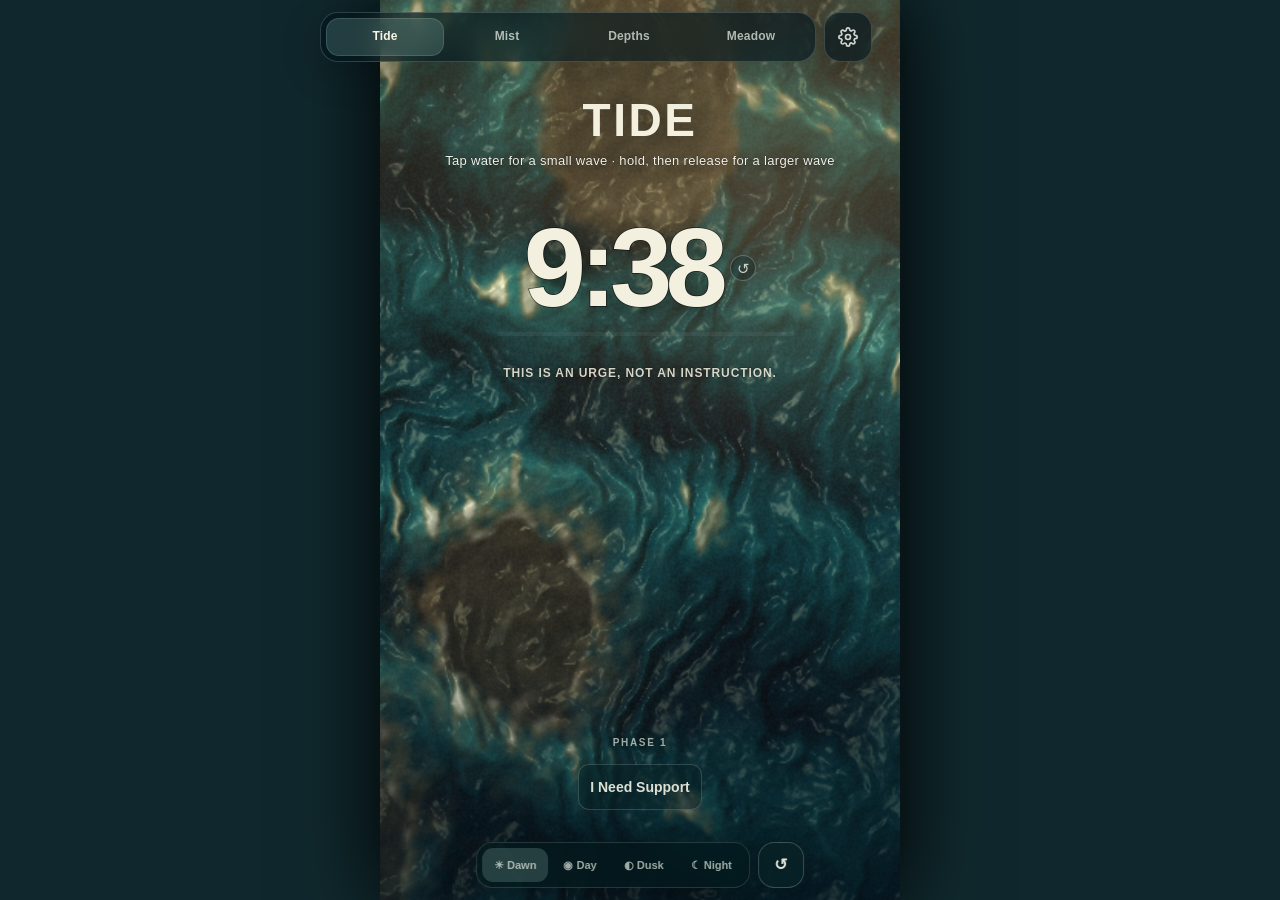
==== commit 5702797e: "Unify bottom rail controls" ====
--- a/index.html
+++ b/index.html
@@ -534,7 +534,7 @@
       margin-top: auto;
       padding-top: 24px;
     }
-    .randomize, .support, .restart {
+    .support, .restart {
       min-width: 0;
       white-space: nowrap;
       font-size: clamp(11px, 3.1vw, 14px);
@@ -543,16 +543,6 @@
       align-items: center;
       justify-content: center;
       gap: 6px;
-    }
-    .randomize {
-      display: none;
-      border: 1px solid rgba(220, 237, 227, .26);
-      border-radius: 11px;
-      padding: 9px 10px;
-      color: var(--ivory);
-      background: rgba(23, 64, 70, .55);
-      backdrop-filter: blur(12px);
-      cursor: pointer;
     }
     .support {
       border: 1px solid rgba(220, 237, 227, .18);
@@ -601,7 +591,6 @@
     }
 
     .app.is-complete .restart { display: inline-flex; }
-    .app.is-complete .randomize { display: none; }
     .app.is-complete .interaction-hint { display: none; }
 
     .pond-hud {
@@ -672,20 +661,22 @@
       min-height: var(--bottom-toolbar-height);
       align-items: center;
       justify-content: center;
-      padding: var(--bottom-toolbar-padding) 8px;
+      width: var(--bottom-toolbar-height);
+      padding: 0;
       border: 1px solid rgba(220, 237, 227, .24);
       border-radius: 16px;
-      color: rgba(245, 244, 231, .92);
-      background: rgba(9, 34, 38, .68);
-      box-shadow: 0 8px 24px rgba(0, 0, 0, .22);
-      font-size: 11px;
-      font-weight: 600;
+      color: rgba(234, 242, 231, .68);
+      background: rgba(4, 24, 27, .68);
+      box-shadow: 0 10px 35px rgba(0, 0, 0, .28);
+      font-size: 16px;
+      font-weight: 700;
       white-space: nowrap;
       cursor: pointer;
       backdrop-filter: blur(12px) saturate(112%);
       -webkit-backdrop-filter: blur(12px) saturate(112%);
     }
     .bottom-hud-group.is-visible .isolated-shift { display: inline-flex; }
+    #pondReset, #seaShift, #grassShift { width: var(--bottom-toolbar-height); padding: 0; font-size: 16px; }
     .isolated-shift:active { transform: scale(.97); }
     /* Time-of-day overlays tint the artwork only; UI text remains untouched. */
     .app.sea-active.time-dawn .wash, .app.drift-active.time-dawn .wash, .app.wave-active.time-dawn .wash { background: linear-gradient(180deg, rgba(255,190,105,.20), rgba(241,130,75,.06) 46%, rgba(8,20,30,.55)), radial-gradient(circle at 74% 22%, rgba(255,226,154,.17), transparent 44%); }
@@ -695,7 +686,7 @@
     .mode-hud { position: fixed; z-index: 5; left: 50%; bottom: var(--bottom-toolbar-offset); display: none; width: min(calc(100% - 24px), 160px); height: var(--bottom-toolbar-height); grid-template-columns: 1fr; gap: 4px; padding: var(--bottom-toolbar-padding); transform: translateX(-50%); border: 1px solid rgba(233,245,237,.14); border-radius: 16px; background: rgba(4, 24, 27, .68); box-shadow: 0 10px 35px rgba(0,0,0,.28); backdrop-filter: blur(16px) saturate(120%); -webkit-backdrop-filter: blur(16px) saturate(120%); }
     .mode-hud.is-visible { display: grid; }
     #fluidHud { width: min(calc(100% - 24px), 245px); grid-template-columns: repeat(2, 1fr); }
-    #grassHud { width: min(calc(100% - 24px), 160px); grid-template-columns: 1fr; }
+    #grassHud { width: min(calc(100% - 24px), 140px); grid-template-columns: 1fr; }
     .color-control { display: grid; place-items: center; padding: 3px; }
     .ink-color-dot { width: 21px; height: 21px; border: 1px solid rgba(255,255,255,.54); border-radius: 50%; background: conic-gradient(#7ac8b1,#d39b39,#7594d1,#b47aa8,#7ac8b1); box-shadow: 0 0 0 2px rgba(2,20,25,.42); }
     .palette-sheet { position: fixed; z-index: 30; inset: 0; display: grid; place-items: end center; padding: 12px; background: rgba(1,10,14,.68); backdrop-filter: blur(8px); }
@@ -776,8 +767,8 @@
       letter-spacing: .075em;
       -webkit-text-stroke: .4px rgba(0, 0, 0, .68);
     }
-    .randomize, .support, .restart, .settings-pill { font-weight: 600; }
-    .randomize, .support, .restart {
+    .support, .restart, .settings-pill { font-weight: 600; }
+    .support, .restart {
       height: var(--bottom-toolbar-height);
       min-height: var(--bottom-toolbar-height);
       padding: var(--bottom-toolbar-padding) 11px;
@@ -785,7 +776,7 @@
     .support-card h2, .palette-head h2 { font-family: var(--serenia-sans); font-weight: 650; }
 
   </style>
-</head>
+<link rel="stylesheet" href="assets/controls.css"></head>
 <body>
   <main class="app ocean-mode drift-active" id="app">
     <section class="view is-active" id="driftView" aria-hidden="false"><canvas id="driftCanvas"></canvas><canvas class="drift-waves" id="driftWaveCanvas"></canvas><img class="randomize-blend" id="driftBlend" alt="" aria-hidden="true" /></section>
@@ -876,10 +867,10 @@
           <button class="pond-control" data-theme="koi" data-i18n="pond_midday" aria-pressed="true">◉ Koi</button>
           <button class="pond-control" data-theme="tide" data-i18n="pond_dusk" aria-pressed="false">✦ Tide</button>
           <button class="pond-control" data-theme="abyss" data-i18n="pond_moon" aria-pressed="false">◐ Abyss</button>
-          <button class="pond-control" id="pondRain" data-i18n="pond_rain" aria-pressed="true">♢ Rain</button>
+          <button class="pond-control" id="pondRain" data-i18n="pond_rain" aria-pressed="true">🌧️ Rain</button>
         </div>
       </div>
-      <button class="isolated-shift" id="pondReset" data-i18n="shift_scene">↻ Shift</button>
+      <button class="isolated-shift" id="pondReset" data-i18n="shift_scene">↺</button>
     </div>
     <div class="bottom-hud-group is-visible" id="seaControlGroup">
       <div class="pond-hud is-visible" id="seaHud" aria-label="Sea and Drift controls">
@@ -887,20 +878,20 @@
           <button class="pond-control" data-time-tone="dawn" data-i18n="sea_dawn" aria-pressed="false">☀ Dawn</button>
           <button class="pond-control" data-time-tone="day" data-i18n="sea_day" aria-pressed="true">◉ Day</button>
           <button class="pond-control" data-time-tone="dusk" data-i18n="sea_dusk" aria-pressed="false">◐ Dusk</button>
-          <button class="pond-control" data-time-tone="night" data-i18n="sea_night" aria-pressed="false">✦ Night</button>
+          <button class="pond-control" data-time-tone="night" data-i18n="sea_night" aria-pressed="false">☾ Night</button>
         </div>
       </div>
-      <button class="isolated-shift" id="seaShift" data-i18n="shift_scene">↻ Shift</button>
+      <button class="isolated-shift" id="seaShift" data-i18n="shift_scene">↺</button>
     </div>
     <div class="mode-hud" id="fluidHud" aria-label="Theme controls">
-      <button class="mode-control" id="fluidPalette">◉ Themes</button>
+      <button class="mode-control" id="fluidPalette">🎨 Themes</button>
       <button class="mode-control color-control" id="fluidColor" type="button" aria-label="Touch ink color"><span class="ink-color-dot" id="fluidColorDot" aria-hidden="true"></span></button>
     </div>
     <div class="bottom-hud-group" id="grassControlGroup">
       <div class="mode-hud" id="grassHud" aria-label="Theme controls">
-        <button class="mode-control" id="grassPalette">◉ Themes</button>
+        <button class="mode-control" id="grassPalette">🎨 Themes</button>
       </div>
-      <button class="isolated-shift" id="grassShift" data-i18n="shift_scene">↻ Shift</button>
+      <button class="isolated-shift" id="grassShift" data-i18n="shift_scene">↺</button>
     </div>
     <section class="palette-sheet" id="paletteSheet" role="dialog" aria-modal="true" aria-labelledby="paletteTitle" hidden>
       <div class="palette-card"><div class="palette-head"><h2 id="paletteTitle">Color Themes</h2><button class="palette-close" id="paletteClose" type="button" aria-label="Close">×</button></div><div class="palette-grid" id="paletteGrid"></div></div>
@@ -915,7 +906,7 @@
       <div class="session-progress" aria-hidden="true"><div class="session-progress-fill" id="sessionProgress"></div></div>
       <p class="guidance" id="guidance">Let the next wave arrive and pass</p>
       <div class="spacer"></div>
-      <div class="bottom-control"><button class="randomize" id="randomize" data-i18n="shift_scene">↻ Shift</button><button class="support" id="supportButton" data-i18n="support">I Need Support</button><button class="restart" id="restart" data-i18n="restart">Begin Another 10 Minutes</button></div>
+      <div class="bottom-control"><button class="support" id="supportButton" data-i18n="support">I Need Support</button><button class="restart" id="restart" data-i18n="restart">Begin Another 10 Minutes</button></div>
     </div>
     <section class="support-sheet" id="supportSheet" role="dialog" aria-modal="true" aria-labelledby="supportTitle" hidden>
       <div class="support-card">
@@ -940,12 +931,12 @@
   // use t('key') in JavaScript or data-i18n attributes in the markup.
   const translations={
     en:{
-      app_title:'Serenia',access_eyebrow:'Guided Relief',access_title:'A quiet pause',access_intro:'Enter the shared access word to begin.',access_placeholder:'Access word',access_continue:'Continue',access_error:'That access word does not match. Please try again.',nav_label:'Choose a relief experience',nav_flow:'Tide',nav_flow_aria:'Option 1: Quiet Flow',nav_drift:'Tide',nav_drift_aria:'Tide and sea discoveries',nav_ink:'Mist',nav_ink_aria:'Option 2: Mist and Touch',nav_depths:'Depths',nav_depths_aria:'Option 3: Depths',nav_grass:'Meadow',nav_grass_aria:'Option 4: Meadow',nav_anchor:'Waves',nav_anchor_aria:'Option 1b: Ten-Minute Ocean Journey',language_switch:'Switch to Portuguese',pond_controls:'Pond controls',palette_controls:'Color controls',palette_dawn:'☀ Dawn',palette_dusk:'◐ Dusk',pond_midday:'☀ Midday',pond_dusk:'◐ Dusk',pond_moon:'☾ Moon',pond_rain:'♢ Rain',shift_scene:'↻ Shift',sea_dawn:'☀ Dawn',sea_day:'◉ Day',sea_dusk:'◐ Dusk',sea_night:'✦ Night',eyebrow:'Guided Relief',reset_timer:'Reset shared 10-minute timer',support:'I Need Support',restart:'Begin Another 10 Minutes',support_title:'You don’t have to do this alone.',support_intro:'Take the next small safe step—not every step at once.',support_step_1:'Put space between you and the substance, behavior, or place if you can.',support_step_2:'Contact a sponsor, recovery peer, trusted person, or clinician.',support_step_3:'Move toward a safer setting: outside, a meeting, or somewhere people are.',support_message:'Suggested message: “I’m having a strong urge. Can you stay with me for ten minutes?”',support_urgent:'If you cannot stay safe, think you may overdose, or are at immediate risk of harm, contact local emergency services or an urgent crisis resource now.',support_close:'Return to the practice',phase:'Phase',complete:'You made space between the feeling and the next step',webgl_quiet:'WebGL is needed for Quiet Flow.',webgl_drift:'WebGL is needed for Tide.',webgl_ocean:'WebGL is needed for the Ocean Journey.',webgl_fluid:'WebGL 2 is needed for the interactive fluid solver.',title_quiet:'Tide',guidance_quiet:'Let each wave arrive and pass',hint_quiet:'Watch the water break gently around the rocks',title_drift:'Tide',guidance_drift:'Let the next wave arrive and pass',hint_drift:'Tap water for a small wave · hold, then release for a larger wave',title_ocean:'Waves',guidance_ocean:'Let this wave arrive',hint_ocean:'Tap for a small ripple · hold, then release for a larger wave',title_fluid:'Mist',guidance_fluid:'Give the feeling somewhere gentle to go',hint_fluid:'Touch and slowly drag to stir the mist',title_water:'Depths',guidance_water:'Name it: “This is an urge.”',hint_water:'Swipe gently to clear a window into the pond',title_grass:'Meadow',guidance_grass:'Feel the field give way and rise again',hint_grass:'Brush your finger through the grass',prompt_1:'This is an urge, not an instruction.',prompt_2:'For this moment, pause before the next action.',prompt_3:'Let your hands rest or touch something steady.',prompt_4:'Notice where the urge feels strongest in your body.',prompt_5:'Name one sensation without judging it.',prompt_6:'You do not need to make this feeling disappear.',prompt_7:'Let the breath come naturally. There is nothing to force.',prompt_8:'Notice the support beneath you: floor, chair, or bed.',prompt_9:'Let your eyes rest on one ordinary detail.',prompt_10:'Check gently: has anything shifted, even slightly?',prompt_11:'The urge can be here without making the next decision.',prompt_12:'Thoughts can be present without needing an answer.',prompt_13:'Give yourself one more minute before acting.',prompt_14:'Move one step farther from what could put you at risk.',prompt_15:'If possible, bring yourself closer to a safer place or person.',prompt_16:'Think of one person, meeting, or recovery support you could contact.',prompt_17:'You can ask for company without explaining everything.',prompt_18:'If you may not stay safe, reach out for urgent local help now.',prompt_19:'Choose one small safe action for the next few minutes.',prompt_20:'You made space for a choice. Stay with the next safe step.',
+      app_title:'Serenia',access_eyebrow:'Guided Relief',access_title:'A quiet pause',access_intro:'Enter the shared access word to begin.',access_placeholder:'Access word',access_continue:'Continue',access_error:'That access word does not match. Please try again.',nav_label:'Choose a relief experience',nav_flow:'Tide',nav_flow_aria:'Option 1: Quiet Flow',nav_drift:'Tide',nav_drift_aria:'Tide and sea discoveries',nav_ink:'Mist',nav_ink_aria:'Option 2: Mist and Touch',nav_depths:'Depths',nav_depths_aria:'Option 3: Depths',nav_grass:'Meadow',nav_grass_aria:'Option 4: Meadow',nav_anchor:'Waves',nav_anchor_aria:'Option 1b: Ten-Minute Ocean Journey',language_switch:'Switch to Portuguese',pond_controls:'Pond controls',palette_controls:'Color controls',palette_dawn:'☀ Dawn',palette_dusk:'◐ Dusk',pond_midday:'☀ Midday',pond_dusk:'◐ Dusk',pond_moon:'☾ Moon',pond_rain:'🌧️ Rain',shift_scene:'↺',sea_dawn:'☀ Dawn',sea_day:'◉ Day',sea_dusk:'◐ Dusk',sea_night:'☾ Night',eyebrow:'Guided Relief',reset_timer:'Reset shared 10-minute timer',support:'I Need Support',restart:'Begin Another 10 Minutes',support_title:'You don’t have to do this alone.',support_intro:'Take the next small safe step—not every step at once.',support_step_1:'Put space between you and the substance, behavior, or place if you can.',support_step_2:'Contact a sponsor, recovery peer, trusted person, or clinician.',support_step_3:'Move toward a safer setting: outside, a meeting, or somewhere people are.',support_message:'Suggested message: “I’m having a strong urge. Can you stay with me for ten minutes?”',support_urgent:'If you cannot stay safe, think you may overdose, or are at immediate risk of harm, contact local emergency services or an urgent crisis resource now.',support_close:'Return to the practice',phase:'Phase',complete:'You made space between the feeling and the next step',webgl_quiet:'WebGL is needed for Quiet Flow.',webgl_drift:'WebGL is needed for Tide.',webgl_ocean:'WebGL is needed for the Ocean Journey.',webgl_fluid:'WebGL 2 is needed for the interactive fluid solver.',title_quiet:'Tide',guidance_quiet:'Let each wave arrive and pass',hint_quiet:'Watch the water break gently around the rocks',title_drift:'Tide',guidance_drift:'Let the next wave arrive and pass',hint_drift:'Tap water for a small wave · hold, then release for a larger wave',title_ocean:'Waves',guidance_ocean:'Let this wave arrive',hint_ocean:'Tap for a small ripple · hold, then release for a larger wave',title_fluid:'Mist',guidance_fluid:'Give the feeling somewhere gentle to go',hint_fluid:'Touch and slowly drag to stir the mist',title_water:'Depths',guidance_water:'Name it: “This is an urge.”',hint_water:'Swipe gently to clear a window into the pond',title_grass:'Meadow',guidance_grass:'Feel the field give way and rise again',hint_grass:'Brush your finger through the grass',prompt_1:'This is an urge, not an instruction.',prompt_2:'For this moment, pause before the next action.',prompt_3:'Let your hands rest or touch something steady.',prompt_4:'Notice where the urge feels strongest in your body.',prompt_5:'Name one sensation without judging it.',prompt_6:'You do not need to make this feeling disappear.',prompt_7:'Let the breath come naturally. There is nothing to force.',prompt_8:'Notice the support beneath you: floor, chair, or bed.',prompt_9:'Let your eyes rest on one ordinary detail.',prompt_10:'Check gently: has anything shifted, even slightly?',prompt_11:'The urge can be here without making the next decision.',prompt_12:'Thoughts can be present without needing an answer.',prompt_13:'Give yourself one more minute before acting.',prompt_14:'Move one step farther from what could put you at risk.',prompt_15:'If possible, bring yourself closer to a safer place or person.',prompt_16:'Think of one person, meeting, or recovery support you could contact.',prompt_17:'You can ask for company without explaining everything.',prompt_18:'If you may not stay safe, reach out for urgent local help now.',prompt_19:'Choose one small safe action for the next few minutes.',prompt_20:'You made space for a choice. Stay with the next safe step.',
       settings_title:'Settings',settings_close:'Close',settings_quality_title:'Display Quality',settings_quality_desc:"If your device isn't displaying correctly or is using too much battery, change the quality setting.",settings_timer_title:'Session Duration',settings_coming_soon:'Soon',settings_lang_title:'Language',settings_audio_title:'Sound & Audio',settings_audio_bg:'Ambient Audio',settings_audio_bg_desc:'Background atmosphere',settings_audio_sfx:'Sound Effects',settings_audio_sfx_desc:'Tap and swipe feedback',settings_audio_bg_toggle:'Toggle ambient audio',settings_audio_sfx_toggle:'Toggle sound effects',settings_btn:'Settings'
     },
     pt:{
       app_title:'Serenia',access_eyebrow:'Serenia',access_title:'Uma pausa tranquila',access_intro:'Digite a palavra de acesso compartilhada para começar.',access_placeholder:'Palavra de acesso',access_continue:'Continuar',access_error:'Essa palavra de acesso não confere. Tente de novo.',nav_label:'Escolha uma experiência Serenia',nav_flow:'Maré',nav_flow_aria:'Opção 1: Maré Calma',nav_drift:'Maré',nav_drift_aria:'Maré e descobertas pelo mar',nav_ink:'Nuvem',nav_ink_aria:'Nuvem e toque',nav_depths:'Profundeza',nav_depths_aria:'Explore a profundeza submersa',nav_grass:'Campo',nav_grass_aria:'Toque a grama do campo',nav_anchor:'Ondas',nav_anchor_aria:'Opção 1b: Jornada pelo Mar',language_switch:'Mudar para inglês',
-      pond_controls:'Controles do lago',palette_controls:'Controles de cor',palette_dawn:'☀ Amanhecer',palette_dusk:'◐ Entardecer',pond_midday:'☀ Dia',pond_dusk:'◐ Tarde',pond_moon:'✦ Noite',pond_rain:'♢ Chuva',shift_scene:'↻ Mudar',sea_dawn:'☀ Amanhecer',sea_day:'◉ Dia',sea_dusk:'◐ Tarde',sea_night:'✦ Noite',eyebrow:'Serenia',reset_timer:'Reiniciar o Cronômetro de 10 Minutos',support:'Preciso de Ajuda',restart:'Recomeçar 10 Minutos',
+      pond_controls:'Controles do lago',palette_controls:'Controles de cor',palette_dawn:'☀ Amanhecer',palette_dusk:'◐ Entardecer',pond_midday:'☀ Dia',pond_dusk:'◐ Tarde',pond_moon:'☾ Noite',pond_rain:'🌧️ Chuva',shift_scene:'↺',sea_dawn:'☀ Amanhecer',sea_day:'◉ Dia',sea_dusk:'◐ Tarde',sea_night:'☾ Noite',eyebrow:'Serenia',reset_timer:'Reiniciar o Cronômetro de 10 Minutos',support:'Preciso de Ajuda',restart:'Recomeçar 10 Minutos',
       support_title:'Você não precisa passar por isso só.',support_intro:'Escolha só o próximo passo seguro — não precisa resolver tudo agora.',support_step_1:'Se puder, afaste-se da substância, do comportamento ou do lugar.',support_step_2:'Converse com um padrinho, alguém da recuperação, uma pessoa de confiança ou um profissional de saúde.',support_step_3:'Vá para um lugar mais seguro: ao ar livre, uma reunião ou perto de outras pessoas.',support_message:'Mensagem sugerida: “Estou com uma vontade muito forte. Pode ficar comigo por dez minutos?”',support_urgent:'Se você acha que não vai conseguir se manter em segurança, teme uma overdose ou corre risco imediato, ligue agora para a emergência ou para um serviço de crise da sua região.',support_close:'Voltar para a pausa',
       phase:'Fase',complete:'Você criou um espaço entre a vontade e o próximo passo.',webgl_quiet:'WebGL é necessário para as Ondas calmas.',webgl_drift:'WebGL é necessário para as Ondas.',webgl_ocean:'WebGL é necessário para a Jornada pelo mar.',webgl_fluid:'WebGL 2 é necessário para a tinta interativa.',
       title_quiet:'Maré',guidance_quiet:'Deixe a onda vir e passar.',hint_quiet:'Observe a água quebrando devagar nas pedras.',title_drift:'Maré',guidance_drift:'Deixe a próxima descoberta chegar no seu ritmo.',hint_drift:'Passe devagar sobre a água, as ilhas e os cardumes.',title_ocean:'Ondas',guidance_ocean:'Deixe essa onda vir.',hint_ocean:'Toque para uma ondinha · segure e solte para uma onda maior.',title_fluid:'Nuvem',guidance_fluid:'Dê a essa sensação um lugar para se mover.',hint_fluid:'Toque e arraste devagar para mexer a nuvem.',title_water:'Profundeza',guidance_water:'Reconheça: “Isso é uma vontade.”',hint_water:'Deslize o dedo devagar para abrir uma janela no lago.',title_grass:'Campo',guidance_grass:'Sinta a grama ceder e voltar devagar.',hint_grass:'Passe o dedo pela grama.',
@@ -2026,7 +2017,8 @@
       b.classList.toggle('is-active',isSel);
       b.setAttribute('aria-pressed',isSel?'true':'false');
     });
-    document.getElementById('fluidPalette').textContent=language==='pt'?'◉ Temas':'◉ Themes';document.getElementById('grassPalette').textContent=language==='pt'?'◉ Temas':'◉ Themes';document.getElementById('fluidColor').setAttribute('aria-label',language==='pt'?'Cor da tinta ao toque':'Touch ink color');updateFluidColorControl();
+    document.getElementById('pondReset').textContent=language==='pt'?'↺':'↺';
+    document.getElementById('fluidPalette').textContent=language==='pt'?'🎨 Temas':'🎨 Themes';document.getElementById('grassPalette').textContent=language==='pt'?'🎨 Temas':'🎨 Themes';document.getElementById('fluidColor').setAttribute('aria-label',language==='pt'?'Cor da tinta ao toque':'Touch ink color');updateFluidColorControl();
     syncModeHeading();guidance.textContent=t(`guidance_${views[active].key}`);hint.textContent=t(`hint_${views[active].key}`);updateAnchorPhase();
     updateSettingsQualityLinks();
   }
@@ -2079,7 +2071,6 @@
   document.getElementById('fluidButton').addEventListener('click',()=>selectMode('fluid'));
   document.getElementById('waterButton').addEventListener('click',()=>selectMode('water'));
   document.getElementById('grassButton').addEventListener('click',()=>selectMode('grass'));
-  document.getElementById('randomize').addEventListener('click',()=>{if(active==='drift')drift.randomize();});
   document.getElementById('seaShift').addEventListener('click',()=>{if(active==='drift')drift.randomize();});
   function getTimeSlot(){const h=new Date().getHours();if(h>=5&&h<9)return 'dawn';if(h>=9&&h<17)return 'day';if(h>=17&&h<21)return 'dusk';return 'night';}
   const currentSlot=getTimeSlot();
--- a/assets/controls.css
+++ b/assets/controls.css
@@ -0,0 +1,116 @@
+/* Serenia shared bottom-control system — loaded by every quality profile. */
+:root {
+  --serenia-rail-height: 46px;
+  --serenia-rail-padding: 5px;
+  --serenia-rail-gap: 3px;
+  --serenia-control-height: 34px;
+  --serenia-control-padding-inline: 12px;
+  --serenia-rail-radius: 16px;
+  --serenia-control-radius: 11px;
+  --serenia-control-font-size: 11px;
+  --serenia-control-font-weight: 700;
+  --serenia-rail-surface: rgba(4, 24, 27, .68);
+  --serenia-rail-line: rgba(233, 245, 237, .14);
+  --serenia-control-ink: rgba(234, 242, 231, .68);
+}
+
+/* Rails are sized by their controls; the viewport cap is only a safety limit. */
+.bottom-hud-group {
+  width: fit-content !important;
+  max-width: calc(100vw - 24px) !important;
+  gap: 8px !important;
+}
+
+/* Portable profiles add this class at runtime; no profile owns a visual variant. */
+.portable-control-group {
+  position: fixed !important;
+  z-index: 7 !important;
+  left: 50% !important;
+  bottom: max(14px, env(safe-area-inset-bottom)) !important;
+  display: flex !important;
+  align-items: center !important;
+  justify-content: center !important;
+  transform: translateX(-50%) !important;
+}
+.portable-control-group[hidden] { display: none !important; }
+.portable-control-group .fallback-controls {
+  position: static !important;
+  left: auto !important;
+  bottom: auto !important;
+  transform: none !important;
+}
+.portable-control-group .isolated-shift[hidden] { display: none !important; }
+
+.pond-hud, .mode-hud,
+.bottom-hud-group .pond-hud,
+.bottom-hud-group .mode-hud,
+.bottom-hud-group .fallback-controls {
+  width: fit-content !important;
+  max-width: calc(100vw - 24px) !important;
+  height: var(--serenia-rail-height) !important;
+  padding: var(--serenia-rail-padding) !important;
+  gap: var(--serenia-rail-gap) !important;
+  border-radius: var(--serenia-rail-radius) !important;
+  border-color: var(--serenia-rail-line) !important;
+  background: var(--serenia-rail-surface) !important;
+}
+
+.pond-main-controls,
+.bottom-hud-group .fallback-controls:has([data-shift]) {
+  grid-template-columns: repeat(4, max-content) !important;
+}
+.bottom-hud-group .fallback-controls:has([data-shift]) {
+  display: grid !important;
+}
+
+.pond-control, .mode-control,
+.bottom-hud-group .fallback-controls button {
+  height: var(--serenia-control-height) !important;
+  min-height: var(--serenia-control-height) !important;
+  padding: 3px var(--serenia-control-padding-inline) !important;
+  border-radius: var(--serenia-control-radius) !important;
+  color: var(--serenia-control-ink) !important;
+  font-size: var(--serenia-control-font-size) !important;
+  font-weight: var(--serenia-control-font-weight) !important;
+}
+
+/* Single palette controls remain compact and content-led. */
+#fluidHud, #grassHud,
+.bottom-hud-group .fallback-controls:has([data-smoke]) {
+  width: fit-content !important;
+  max-width: calc(100vw - 24px) !important;
+}
+.bottom-hud-group .fallback-controls:has([data-smoke]) { justify-content: center !important; }
+
+/* One Shift action, in every quality profile and experience. */
+.isolated-shift,
+#pondReset, #seaShift, #grassShift,
+.randomize[data-i18n="shift_scene"] {
+  display: inline-grid !important;
+  place-items: center !important;
+  width: var(--serenia-rail-height) !important;
+  min-width: var(--serenia-rail-height) !important;
+  height: var(--serenia-rail-height) !important;
+  min-height: var(--serenia-rail-height) !important;
+  padding: 0 !important;
+  border: 1px solid rgba(220, 237, 227, .24) !important;
+  border-radius: var(--serenia-rail-radius) !important;
+  color: rgba(245, 244, 231, .92) !important;
+  background: rgba(9, 34, 38, .68) !important;
+  box-shadow: 0 8px 24px rgba(0, 0, 0, .22) !important;
+  font-family: -apple-system, BlinkMacSystemFont, "Segoe UI Symbol", "Segoe UI", sans-serif !important;
+  font-size: 16px !important;
+  font-weight: var(--serenia-control-font-weight) !important;
+  line-height: 1 !important;
+  white-space: nowrap !important;
+  cursor: pointer !important;
+  backdrop-filter: blur(12px) saturate(112%) !important;
+  -webkit-backdrop-filter: blur(12px) saturate(112%) !important;
+}
+.isolated-shift:focus { outline: none !important; }
+.isolated-shift:focus-visible { outline: 2px solid rgba(224, 241, 232, .8) !important; outline-offset: 2px !important; }
+
+@media (max-width: 390px) {
+  :root { --serenia-control-padding-inline: 6px; }
+  .bottom-hud-group .fallback-controls:has([data-shift]) { max-width: calc(100vw - 78px) !important; }
+}
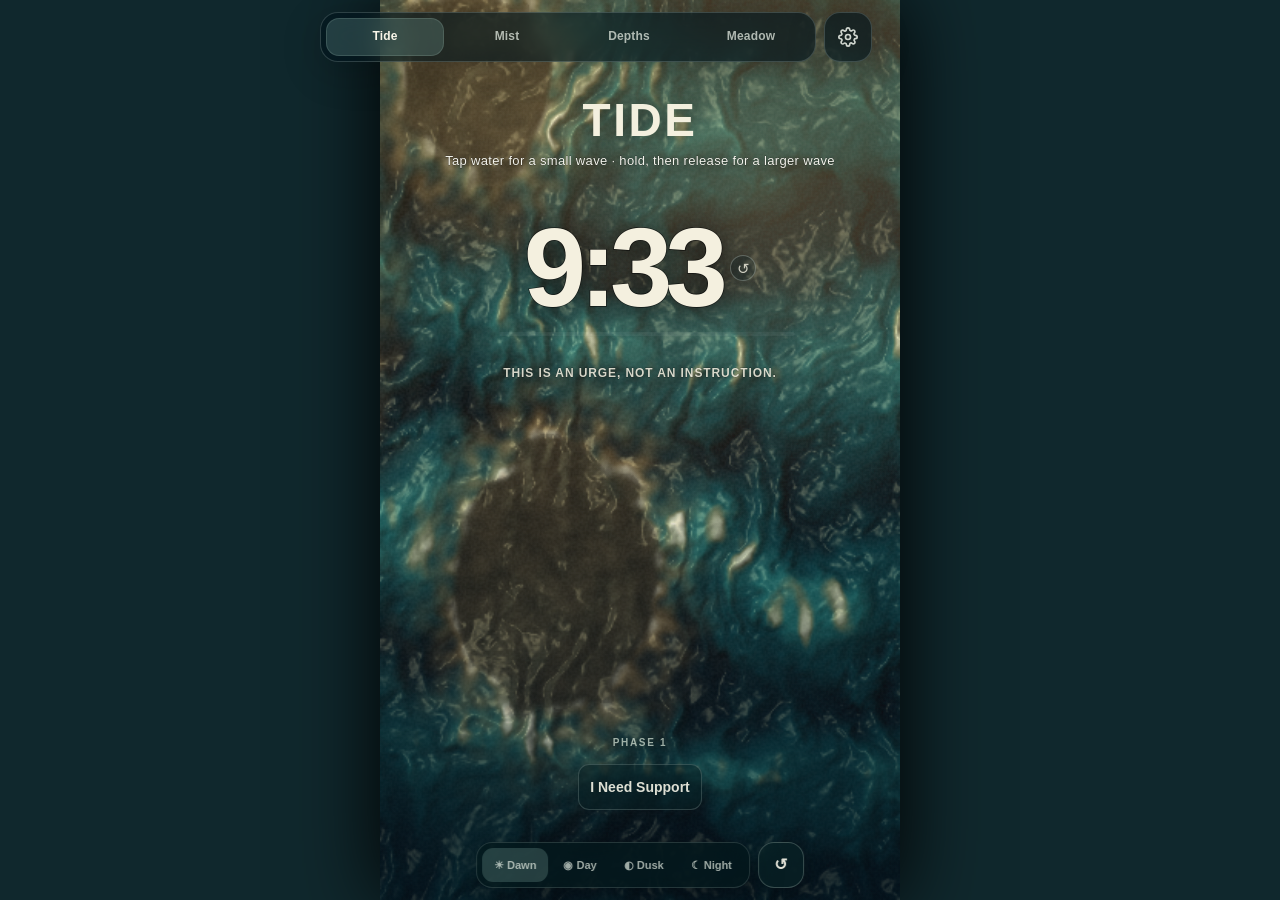
==== commit 286fd6dc: "Move session restart near timer" ====
--- a/index.html
+++ b/index.html
@@ -534,7 +534,7 @@
       margin-top: auto;
       padding-top: 24px;
     }
-    .support, .restart {
+    .support {
       min-width: 0;
       white-space: nowrap;
       font-size: clamp(11px, 3.1vw, 14px);
@@ -579,18 +579,6 @@
     .support-message { margin: 12px 0; padding: 11px 12px; border-radius: 12px; background: rgba(129, 181, 165, .13); color: #e9f3e9; font-size: 13px; line-height: 1.4; }
     .support-close { width: 100%; margin-top: 4px; padding: 12px; border: 0; border-radius: 12px; color: #092125; background: #bbdbca; font-weight: 750; cursor: pointer; }
 
-    .restart {
-      display: none;
-      border: 1px solid rgba(220, 237, 227, .26);
-      border-radius: 11px;
-      padding: 9px 10px;
-      color: var(--ivory);
-      background: rgba(23, 64, 70, .55);
-      backdrop-filter: blur(12px);
-      cursor: pointer;
-    }
-
-    .app.is-complete .restart { display: inline-flex; }
     .app.is-complete .interaction-hint { display: none; }
 
     .pond-hud {
@@ -767,8 +755,8 @@
       letter-spacing: .075em;
       -webkit-text-stroke: .4px rgba(0, 0, 0, .68);
     }
-    .support, .restart, .settings-pill { font-weight: 600; }
-    .support, .restart {
+    .support, .settings-pill { font-weight: 600; }
+    .support {
       height: var(--bottom-toolbar-height);
       min-height: var(--bottom-toolbar-height);
       padding: var(--bottom-toolbar-padding) 11px;
@@ -904,9 +892,10 @@
       <p class="phase-label" id="phaseLabel">Phase 1</p>
       <div class="timer-row"><p class="timer" id="timer" aria-live="off">10:00</p><button class="timer-reset" id="timerReset" type="button" data-i18n-aria-label="reset_timer" data-i18n-title="reset_timer" aria-label="Reset shared 10-minute timer" title="Reset timer">↺</button></div>
       <div class="session-progress" aria-hidden="true"><div class="session-progress-fill" id="sessionProgress"></div></div>
+      <button class="restart restart-under-timer" id="restart" type="button">Start Another 10 Minutes</button>
       <p class="guidance" id="guidance">Let the next wave arrive and pass</p>
       <div class="spacer"></div>
-      <div class="bottom-control"><button class="support" id="supportButton" data-i18n="support">I Need Support</button><button class="restart" id="restart" data-i18n="restart">Begin Another 10 Minutes</button></div>
+      <div class="bottom-control"><button class="support" id="supportButton" data-i18n="support">I Need Support</button></div>
     </div>
     <section class="support-sheet" id="supportSheet" role="dialog" aria-modal="true" aria-labelledby="supportTitle" hidden>
       <div class="support-card">
@@ -931,12 +920,12 @@
   // use t('key') in JavaScript or data-i18n attributes in the markup.
   const translations={
     en:{
-      app_title:'Serenia',access_eyebrow:'Guided Relief',access_title:'A quiet pause',access_intro:'Enter the shared access word to begin.',access_placeholder:'Access word',access_continue:'Continue',access_error:'That access word does not match. Please try again.',nav_label:'Choose a relief experience',nav_flow:'Tide',nav_flow_aria:'Option 1: Quiet Flow',nav_drift:'Tide',nav_drift_aria:'Tide and sea discoveries',nav_ink:'Mist',nav_ink_aria:'Option 2: Mist and Touch',nav_depths:'Depths',nav_depths_aria:'Option 3: Depths',nav_grass:'Meadow',nav_grass_aria:'Option 4: Meadow',nav_anchor:'Waves',nav_anchor_aria:'Option 1b: Ten-Minute Ocean Journey',language_switch:'Switch to Portuguese',pond_controls:'Pond controls',palette_controls:'Color controls',palette_dawn:'☀ Dawn',palette_dusk:'◐ Dusk',pond_midday:'☀ Midday',pond_dusk:'◐ Dusk',pond_moon:'☾ Moon',pond_rain:'🌧️ Rain',shift_scene:'↺',sea_dawn:'☀ Dawn',sea_day:'◉ Day',sea_dusk:'◐ Dusk',sea_night:'☾ Night',eyebrow:'Guided Relief',reset_timer:'Reset shared 10-minute timer',support:'I Need Support',restart:'Begin Another 10 Minutes',support_title:'You don’t have to do this alone.',support_intro:'Take the next small safe step—not every step at once.',support_step_1:'Put space between you and the substance, behavior, or place if you can.',support_step_2:'Contact a sponsor, recovery peer, trusted person, or clinician.',support_step_3:'Move toward a safer setting: outside, a meeting, or somewhere people are.',support_message:'Suggested message: “I’m having a strong urge. Can you stay with me for ten minutes?”',support_urgent:'If you cannot stay safe, think you may overdose, or are at immediate risk of harm, contact local emergency services or an urgent crisis resource now.',support_close:'Return to the practice',phase:'Phase',complete:'You made space between the feeling and the next step',webgl_quiet:'WebGL is needed for Quiet Flow.',webgl_drift:'WebGL is needed for Tide.',webgl_ocean:'WebGL is needed for the Ocean Journey.',webgl_fluid:'WebGL 2 is needed for the interactive fluid solver.',title_quiet:'Tide',guidance_quiet:'Let each wave arrive and pass',hint_quiet:'Watch the water break gently around the rocks',title_drift:'Tide',guidance_drift:'Let the next wave arrive and pass',hint_drift:'Tap water for a small wave · hold, then release for a larger wave',title_ocean:'Waves',guidance_ocean:'Let this wave arrive',hint_ocean:'Tap for a small ripple · hold, then release for a larger wave',title_fluid:'Mist',guidance_fluid:'Give the feeling somewhere gentle to go',hint_fluid:'Touch and slowly drag to stir the mist',title_water:'Depths',guidance_water:'Name it: “This is an urge.”',hint_water:'Swipe gently to clear a window into the pond',title_grass:'Meadow',guidance_grass:'Feel the field give way and rise again',hint_grass:'Brush your finger through the grass',prompt_1:'This is an urge, not an instruction.',prompt_2:'For this moment, pause before the next action.',prompt_3:'Let your hands rest or touch something steady.',prompt_4:'Notice where the urge feels strongest in your body.',prompt_5:'Name one sensation without judging it.',prompt_6:'You do not need to make this feeling disappear.',prompt_7:'Let the breath come naturally. There is nothing to force.',prompt_8:'Notice the support beneath you: floor, chair, or bed.',prompt_9:'Let your eyes rest on one ordinary detail.',prompt_10:'Check gently: has anything shifted, even slightly?',prompt_11:'The urge can be here without making the next decision.',prompt_12:'Thoughts can be present without needing an answer.',prompt_13:'Give yourself one more minute before acting.',prompt_14:'Move one step farther from what could put you at risk.',prompt_15:'If possible, bring yourself closer to a safer place or person.',prompt_16:'Think of one person, meeting, or recovery support you could contact.',prompt_17:'You can ask for company without explaining everything.',prompt_18:'If you may not stay safe, reach out for urgent local help now.',prompt_19:'Choose one small safe action for the next few minutes.',prompt_20:'You made space for a choice. Stay with the next safe step.',
+      app_title:'Serenia',access_eyebrow:'Guided Relief',access_title:'A quiet pause',access_intro:'Enter the shared access word to begin.',access_placeholder:'Access word',access_continue:'Continue',access_error:'That access word does not match. Please try again.',nav_label:'Choose a relief experience',nav_flow:'Tide',nav_flow_aria:'Option 1: Quiet Flow',nav_drift:'Tide',nav_drift_aria:'Tide and sea discoveries',nav_ink:'Mist',nav_ink_aria:'Option 2: Mist and Touch',nav_depths:'Depths',nav_depths_aria:'Option 3: Depths',nav_grass:'Meadow',nav_grass_aria:'Option 4: Meadow',nav_anchor:'Waves',nav_anchor_aria:'Option 1b: Ten-Minute Ocean Journey',language_switch:'Switch to Portuguese',pond_controls:'Pond controls',palette_controls:'Color controls',palette_dawn:'☀ Dawn',palette_dusk:'◐ Dusk',pond_midday:'☀ Midday',pond_dusk:'◐ Dusk',pond_moon:'☾ Moon',pond_rain:'🌧️ Rain',shift_scene:'↺',sea_dawn:'☀ Dawn',sea_day:'◉ Day',sea_dusk:'◐ Dusk',sea_night:'☾ Night',eyebrow:'Guided Relief',reset_timer:'Reset shared 10-minute timer',support:'I Need Support',restart:'Start Another {n} Minutes',support_title:'You don’t have to do this alone.',support_intro:'Take the next small safe step—not every step at once.',support_step_1:'Put space between you and the substance, behavior, or place if you can.',support_step_2:'Contact a sponsor, recovery peer, trusted person, or clinician.',support_step_3:'Move toward a safer setting: outside, a meeting, or somewhere people are.',support_message:'Suggested message: “I’m having a strong urge. Can you stay with me for ten minutes?”',support_urgent:'If you cannot stay safe, think you may overdose, or are at immediate risk of harm, contact local emergency services or an urgent crisis resource now.',support_close:'Return to the practice',phase:'Phase',complete:'You made space between the feeling and the next step',webgl_quiet:'WebGL is needed for Quiet Flow.',webgl_drift:'WebGL is needed for Tide.',webgl_ocean:'WebGL is needed for the Ocean Journey.',webgl_fluid:'WebGL 2 is needed for the interactive fluid solver.',title_quiet:'Tide',guidance_quiet:'Let each wave arrive and pass',hint_quiet:'Watch the water break gently around the rocks',title_drift:'Tide',guidance_drift:'Let the next wave arrive and pass',hint_drift:'Tap water for a small wave · hold, then release for a larger wave',title_ocean:'Waves',guidance_ocean:'Let this wave arrive',hint_ocean:'Tap for a small ripple · hold, then release for a larger wave',title_fluid:'Mist',guidance_fluid:'Give the feeling somewhere gentle to go',hint_fluid:'Touch and slowly drag to stir the mist',title_water:'Depths',guidance_water:'Name it: “This is an urge.”',hint_water:'Swipe gently to clear a window into the pond',title_grass:'Meadow',guidance_grass:'Feel the field give way and rise again',hint_grass:'Brush your finger through the grass',prompt_1:'This is an urge, not an instruction.',prompt_2:'For this moment, pause before the next action.',prompt_3:'Let your hands rest or touch something steady.',prompt_4:'Notice where the urge feels strongest in your body.',prompt_5:'Name one sensation without judging it.',prompt_6:'You do not need to make this feeling disappear.',prompt_7:'Let the breath come naturally. There is nothing to force.',prompt_8:'Notice the support beneath you: floor, chair, or bed.',prompt_9:'Let your eyes rest on one ordinary detail.',prompt_10:'Check gently: has anything shifted, even slightly?',prompt_11:'The urge can be here without making the next decision.',prompt_12:'Thoughts can be present without needing an answer.',prompt_13:'Give yourself one more minute before acting.',prompt_14:'Move one step farther from what could put you at risk.',prompt_15:'If possible, bring yourself closer to a safer place or person.',prompt_16:'Think of one person, meeting, or recovery support you could contact.',prompt_17:'You can ask for company without explaining everything.',prompt_18:'If you may not stay safe, reach out for urgent local help now.',prompt_19:'Choose one small safe action for the next few minutes.',prompt_20:'You made space for a choice. Stay with the next safe step.',
       settings_title:'Settings',settings_close:'Close',settings_quality_title:'Display Quality',settings_quality_desc:"If your device isn't displaying correctly or is using too much battery, change the quality setting.",settings_timer_title:'Session Duration',settings_coming_soon:'Soon',settings_lang_title:'Language',settings_audio_title:'Sound & Audio',settings_audio_bg:'Ambient Audio',settings_audio_bg_desc:'Background atmosphere',settings_audio_sfx:'Sound Effects',settings_audio_sfx_desc:'Tap and swipe feedback',settings_audio_bg_toggle:'Toggle ambient audio',settings_audio_sfx_toggle:'Toggle sound effects',settings_btn:'Settings'
     },
     pt:{
       app_title:'Serenia',access_eyebrow:'Serenia',access_title:'Uma pausa tranquila',access_intro:'Digite a palavra de acesso compartilhada para começar.',access_placeholder:'Palavra de acesso',access_continue:'Continuar',access_error:'Essa palavra de acesso não confere. Tente de novo.',nav_label:'Escolha uma experiência Serenia',nav_flow:'Maré',nav_flow_aria:'Opção 1: Maré Calma',nav_drift:'Maré',nav_drift_aria:'Maré e descobertas pelo mar',nav_ink:'Nuvem',nav_ink_aria:'Nuvem e toque',nav_depths:'Profundeza',nav_depths_aria:'Explore a profundeza submersa',nav_grass:'Campo',nav_grass_aria:'Toque a grama do campo',nav_anchor:'Ondas',nav_anchor_aria:'Opção 1b: Jornada pelo Mar',language_switch:'Mudar para inglês',
-      pond_controls:'Controles do lago',palette_controls:'Controles de cor',palette_dawn:'☀ Amanhecer',palette_dusk:'◐ Entardecer',pond_midday:'☀ Dia',pond_dusk:'◐ Tarde',pond_moon:'☾ Noite',pond_rain:'🌧️ Chuva',shift_scene:'↺',sea_dawn:'☀ Amanhecer',sea_day:'◉ Dia',sea_dusk:'◐ Tarde',sea_night:'☾ Noite',eyebrow:'Serenia',reset_timer:'Reiniciar o Cronômetro de 10 Minutos',support:'Preciso de Ajuda',restart:'Recomeçar 10 Minutos',
+      pond_controls:'Controles do lago',palette_controls:'Controles de cor',palette_dawn:'☀ Amanhecer',palette_dusk:'◐ Entardecer',pond_midday:'☀ Dia',pond_dusk:'◐ Tarde',pond_moon:'☾ Noite',pond_rain:'🌧️ Chuva',shift_scene:'↺',sea_dawn:'☀ Amanhecer',sea_day:'◉ Dia',sea_dusk:'◐ Tarde',sea_night:'☾ Noite',eyebrow:'Serenia',reset_timer:'Reiniciar o Cronômetro de 10 Minutos',support:'Preciso de Ajuda',restart:'Começar Mais {n} Minutos',
       support_title:'Você não precisa passar por isso só.',support_intro:'Escolha só o próximo passo seguro — não precisa resolver tudo agora.',support_step_1:'Se puder, afaste-se da substância, do comportamento ou do lugar.',support_step_2:'Converse com um padrinho, alguém da recuperação, uma pessoa de confiança ou um profissional de saúde.',support_step_3:'Vá para um lugar mais seguro: ao ar livre, uma reunião ou perto de outras pessoas.',support_message:'Mensagem sugerida: “Estou com uma vontade muito forte. Pode ficar comigo por dez minutos?”',support_urgent:'Se você acha que não vai conseguir se manter em segurança, teme uma overdose ou corre risco imediato, ligue agora para a emergência ou para um serviço de crise da sua região.',support_close:'Voltar para a pausa',
       phase:'Fase',complete:'Você criou um espaço entre a vontade e o próximo passo.',webgl_quiet:'WebGL é necessário para as Ondas calmas.',webgl_drift:'WebGL é necessário para as Ondas.',webgl_ocean:'WebGL é necessário para a Jornada pelo mar.',webgl_fluid:'WebGL 2 é necessário para a tinta interativa.',
       title_quiet:'Maré',guidance_quiet:'Deixe a onda vir e passar.',hint_quiet:'Observe a água quebrando devagar nas pedras.',title_drift:'Maré',guidance_drift:'Deixe a próxima descoberta chegar no seu ritmo.',hint_drift:'Passe devagar sobre a água, as ilhas e os cardumes.',title_ocean:'Ondas',guidance_ocean:'Deixe essa onda vir.',hint_ocean:'Toque para uma ondinha · segure e solte para uma onda maior.',title_fluid:'Nuvem',guidance_fluid:'Dê a essa sensação um lugar para se mover.',hint_fluid:'Toque e arraste devagar para mexer a nuvem.',title_water:'Profundeza',guidance_water:'Reconheça: “Isso é uma vontade.”',hint_water:'Deslize o dedo devagar para abrir uma janela no lago.',title_grass:'Campo',guidance_grass:'Sinta a grama ceder e voltar devagar.',hint_grass:'Passe o dedo pela grama.',
@@ -1986,6 +1975,11 @@
   let active='drift',remaining=sessionDuration,ended=false,lastTick=performance.now(),promptIndex=-1;
   const timer=document.getElementById('timer'),sessionProgress=document.getElementById('sessionProgress'),title=document.getElementById('modeTitle'),guidance=document.getElementById('guidance'),hint=document.getElementById('hint'),phaseLabel=document.getElementById('phaseLabel');
 
+  function updateRestartLabel(){
+    const restart=document.getElementById('restart');
+    if(restart)restart.textContent=t('restart').replace('{n}',String(sessionMinutes));
+  }
+
   function syncModeHeading(){
     const button=document.getElementById(`${active}Button`);
     if(button)title.textContent=button.textContent.trim();
@@ -2019,7 +2013,7 @@
     });
     document.getElementById('pondReset').textContent=language==='pt'?'↺':'↺';
     document.getElementById('fluidPalette').textContent=language==='pt'?'🎨 Temas':'🎨 Themes';document.getElementById('grassPalette').textContent=language==='pt'?'🎨 Temas':'🎨 Themes';document.getElementById('fluidColor').setAttribute('aria-label',language==='pt'?'Cor da tinta ao toque':'Touch ink color');updateFluidColorControl();
-    syncModeHeading();guidance.textContent=t(`guidance_${views[active].key}`);hint.textContent=t(`hint_${views[active].key}`);updateAnchorPhase();
+    syncModeHeading();guidance.textContent=t(`guidance_${views[active].key}`);hint.textContent=t(`hint_${views[active].key}`);updateRestartLabel();updateAnchorPhase();
     updateSettingsQualityLinks();
   }
 
@@ -2045,6 +2039,7 @@
     if(!SESSION_MINUTES.includes(next))return;
     sessionMinutes=next;
     sessionDuration=next*60;
+    updateRestartLabel();
     if(persist){try{localStorage.setItem(SESSION_MINUTES_KEY,String(next));}catch{}}
     syncSessionDurationControls();
     if(reset)resetSharedTimer();
@@ -2120,7 +2115,7 @@
   document.getElementById('paletteClose').addEventListener('click',()=>setPaletteOpen(false));
   document.getElementById('supportButton').addEventListener('click',()=>{document.getElementById('supportSheet').hidden=false;});
   document.getElementById('supportClose').addEventListener('click',()=>{document.getElementById('supportSheet').hidden=true;});
-  function resetSharedTimer(){remaining=sessionDuration;timer.textContent=formatTimer(remaining);sessionProgress.style.setProperty('--cleared-progress','0%');ended=false;lastTick=performance.now();promptIndex=-1;app.classList.remove('is-complete');guidance.textContent=t(`guidance_${views[active].key}`);if(typeof views[active].instance.resetJourney==='function')views[active].instance.resetJourney();views[active].instance.start();}
+  function resetSharedTimer(){remaining=sessionDuration;timer.textContent=formatTimer(remaining);sessionProgress.style.setProperty('--cleared-progress','0%');ended=false;lastTick=performance.now();promptIndex=-1;app.classList.remove('is-complete');updateRestartLabel();guidance.textContent=t(`guidance_${views[active].key}`);if(typeof views[active].instance.resetJourney==='function')views[active].instance.resetJourney();views[active].instance.start();}
   document.getElementById('restart').addEventListener('click',resetSharedTimer);
   document.getElementById('timerReset').addEventListener('click',resetSharedTimer);
 
--- a/assets/controls.css
+++ b/assets/controls.css
@@ -13,6 +13,31 @@
   --serenia-rail-line: rgba(233, 245, 237, .14);
   --serenia-control-ink: rgba(234, 242, 231, .68);
 }
+
+/* Completion stays close to the timer in every rendering profile. */
+.restart-under-timer,
+.portable-restart {
+  display: none;
+  pointer-events: auto;
+  align-items: center;
+  justify-content: center;
+  min-height: 30px;
+  margin: 9px 0 0;
+  padding: 6px 10px;
+  border: 1px solid rgba(220, 237, 227, .22);
+  border-radius: 11px;
+  color: rgba(245, 244, 231, .9);
+  background: rgba(9, 34, 38, .58);
+  box-shadow: 0 6px 18px rgba(0, 0, 0, .16);
+  font: 600 11px/1 var(--serenia-sans, -apple-system, BlinkMacSystemFont, "Segoe UI", sans-serif);
+  letter-spacing: .01em;
+  white-space: nowrap;
+  cursor: pointer;
+  backdrop-filter: blur(10px) saturate(110%);
+  -webkit-backdrop-filter: blur(10px) saturate(110%);
+}
+.app.is-complete .restart-under-timer,
+.portable-restart:not([hidden]) { display: inline-flex !important; }
 
 /* Rails are sized by their controls; the viewport cap is only a safety limit. */
 .bottom-hud-group {
